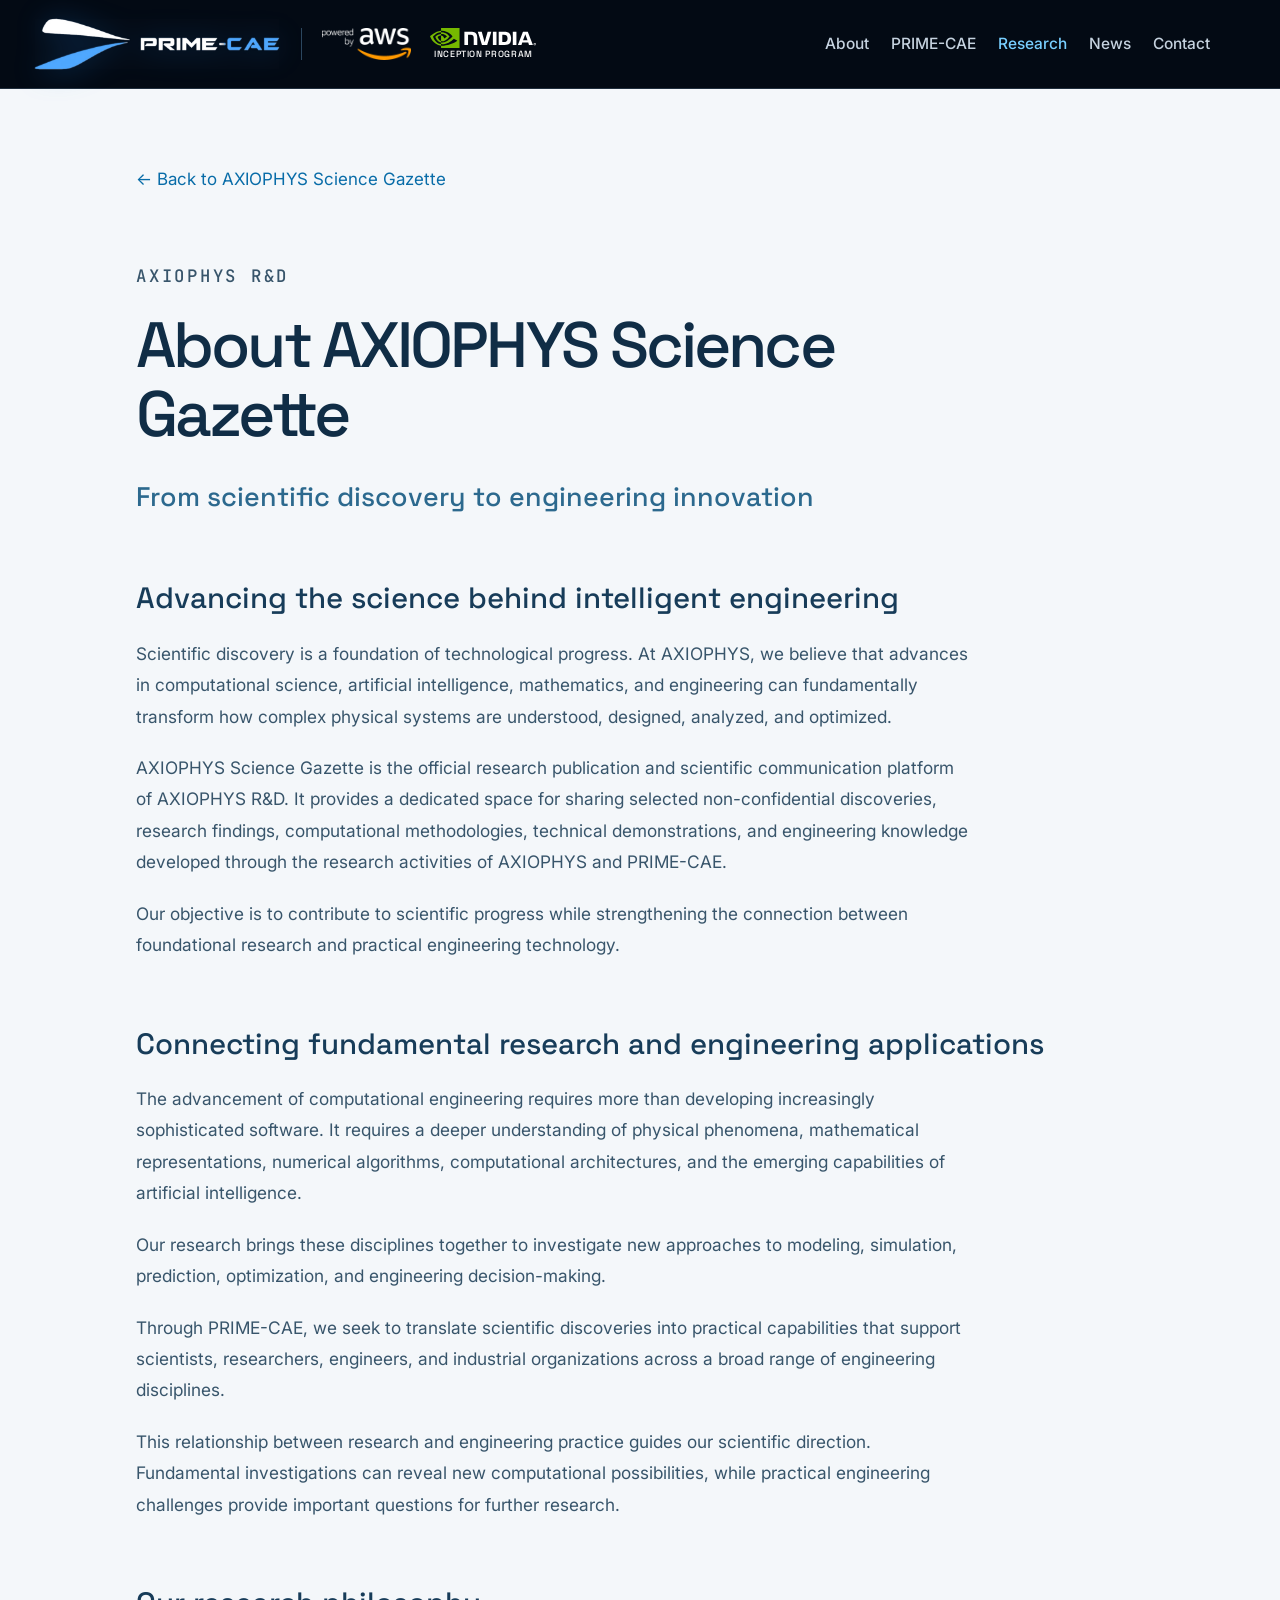
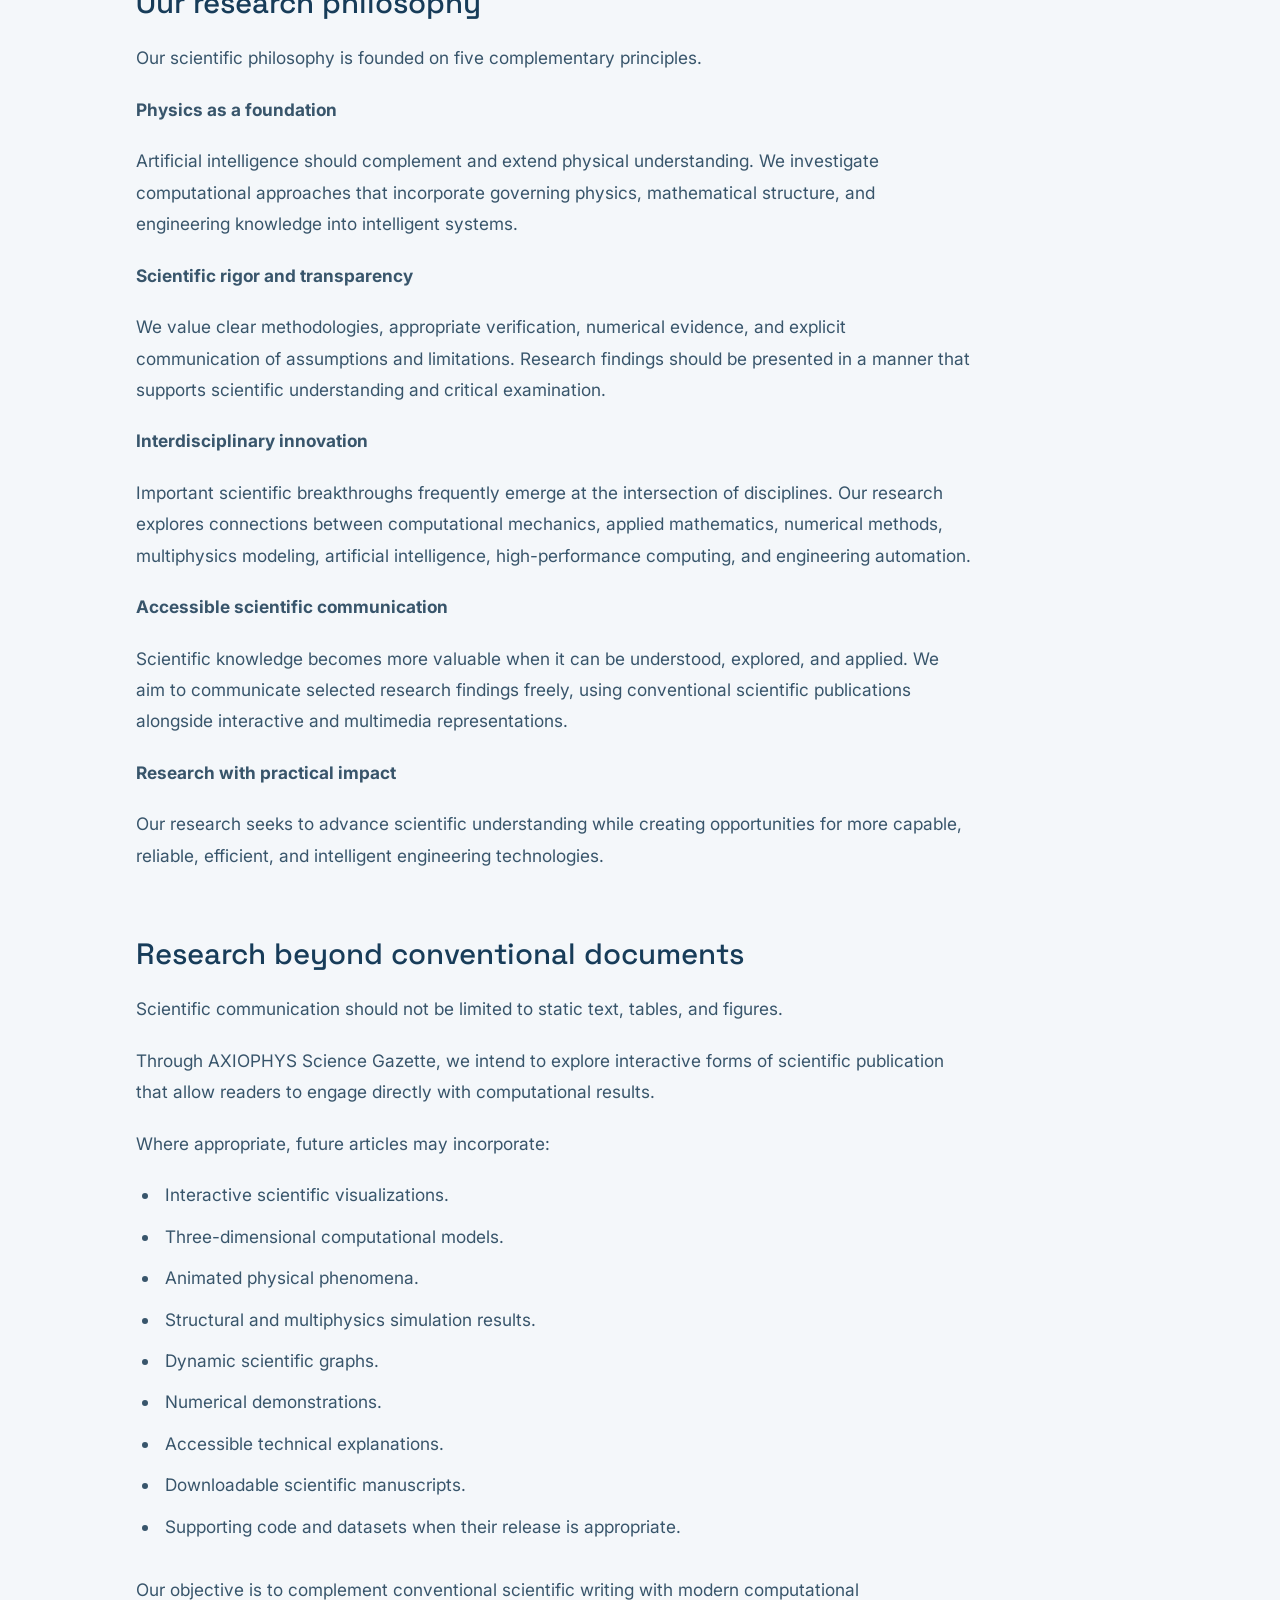
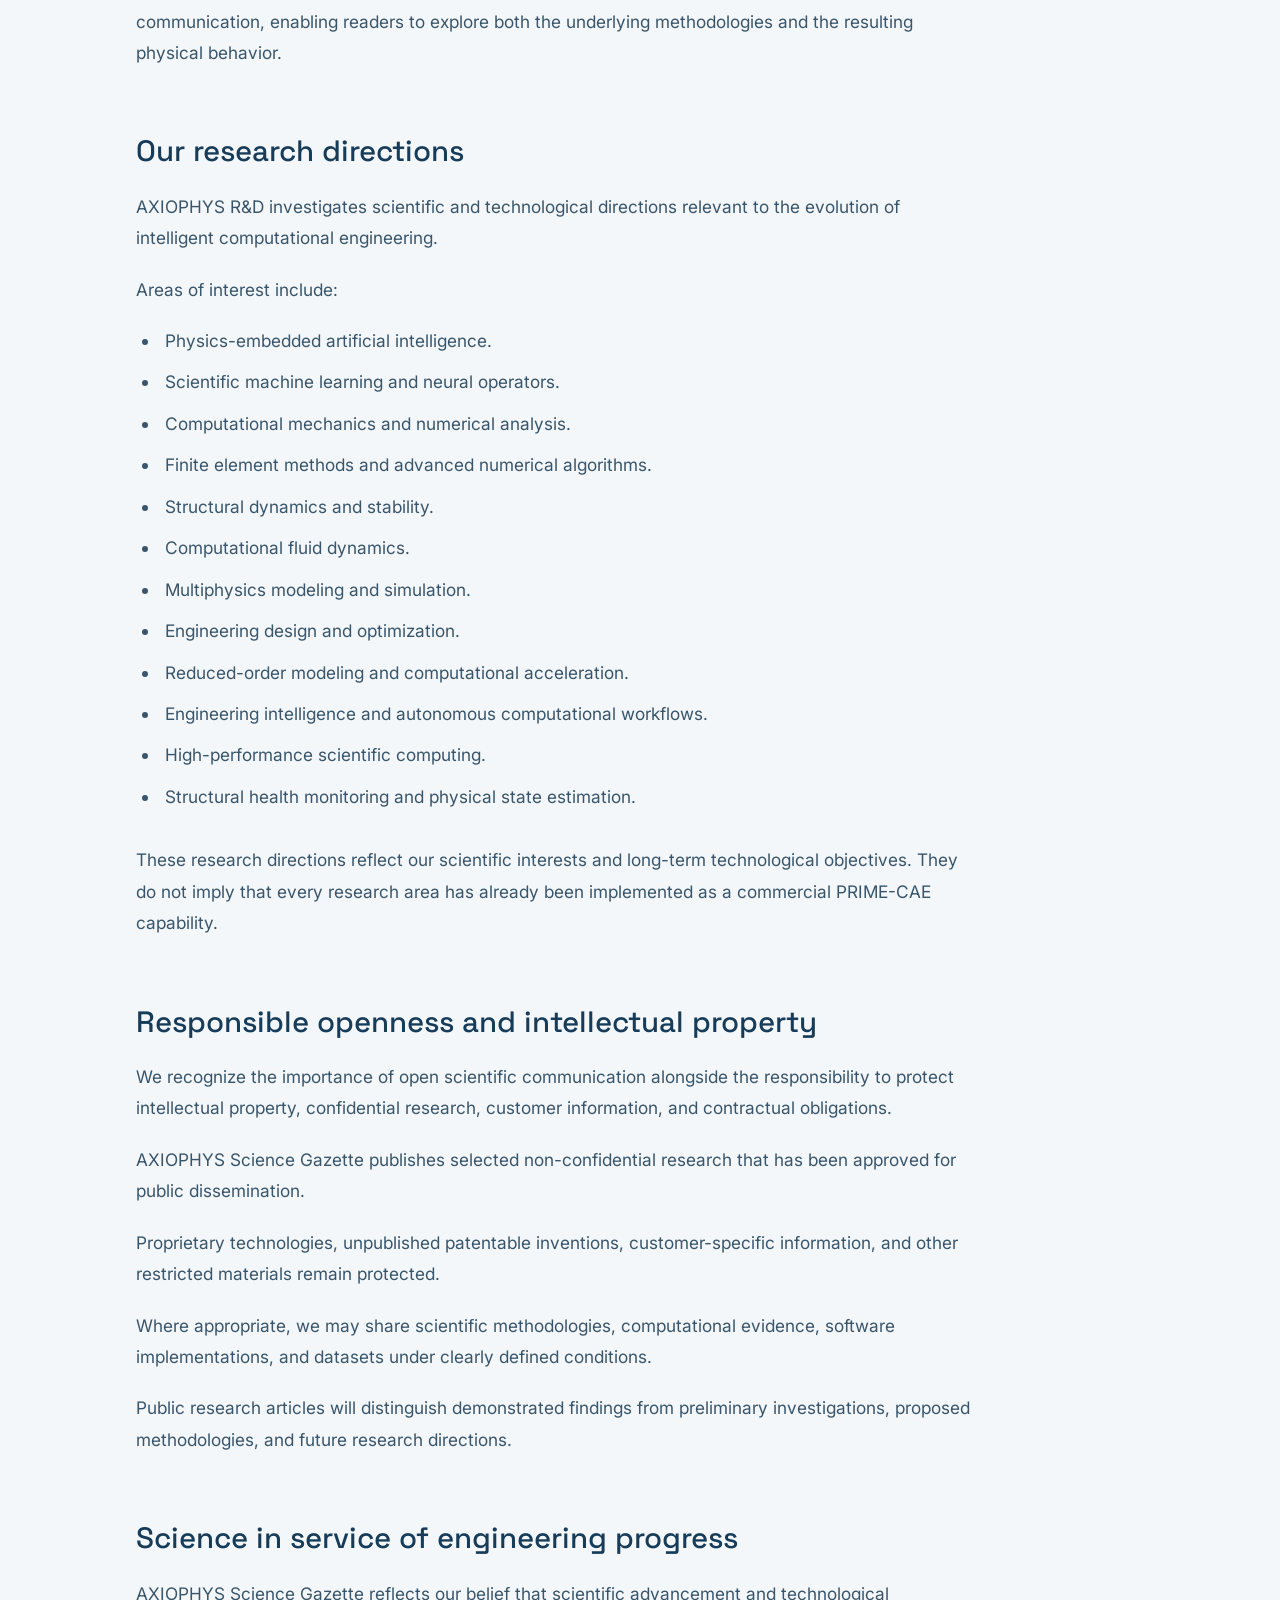
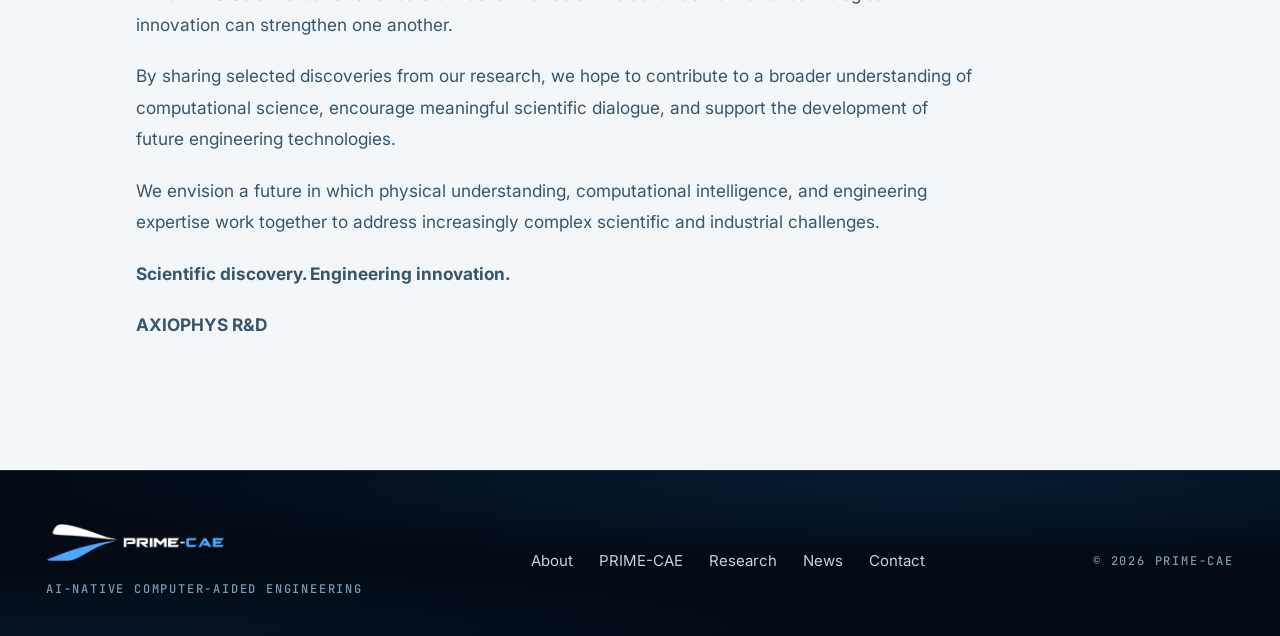
==== about-science-gazette.html @ 03bb3a08 "Tighten mobile Gazette hero and soften playback control" ====
<!doctype html><html lang="en"><head><meta charset="utf-8"><meta name="viewport" content="width=device-width,initial-scale=1"><title>About AXIOPHYS Science Gazette | AXIOPHYS R&amp;D</title><meta name="description" content="The research philosophy behind AXIOPHYS Science Gazette and its connection between scientific discovery and engineering innovation."><link rel="canonical" href="https://www.prime-cae.com/about-science-gazette.html"><meta name="theme-color" content="#030a14"><meta property="og:title" content="About AXIOPHYS Science Gazette | AXIOPHYS R&amp;D"><meta property="og:description" content="The research philosophy behind AXIOPHYS Science Gazette and its connection between scientific discovery and engineering innovation."><meta property="og:url" content="https://www.prime-cae.com/about-science-gazette.html"><meta property="og:type" content="website"><meta property="og:image" content="https://www.prime-cae.com/media/gazette/science-gazette-poster.jpg"><link href="https://fonts.googleapis.com/css2?family=Space+Grotesk:wght@400;500;600&family=Inter:wght@400;500;600&family=JetBrains+Mono:wght@400;500&display=swap" rel="stylesheet"><link rel="stylesheet" href="css/tokens.css"><link rel="stylesheet" href="css/base.css"><link rel="stylesheet" href="css/layout.css"><link rel="stylesheet" href="css/components.css"><link rel="stylesheet" href="css/hero.css"><link rel="stylesheet" href="css/sections.css"><link rel="stylesheet" href="css/mobile.css"><link rel="stylesheet" href="css/research.css?v=2"></head><body class="gazette-page"><header class="nav" id="nav" data-env="navy">
  <div class="progress" aria-hidden="true"><i id="progressBar"></i></div>
  <div class="shell nav__in">
    <a class="nav__brand" href="#top" aria-label="PRIME-CAE home">
      <img class="nav__logo" src="assets/prime-cae-lockup.png" alt="PRIME-CAE" width="285" height="62">
      <span class="nav__sub">AI-Native<br>Computer-Aided Engineering</span>
    </a>
    <div class="nav__partners">
      <div class="nav__partner-logos">
        <img class="nav__aws" src="assets/powered-by-aws.png" alt="Powered by AWS" width="200" height="72" decoding="async">
        <div class="nav__inception">
          <img src="assets/nvidia-wordmark-white.svg" alt="NVIDIA" width="164" height="30">
          <span>Inception Program</span>
        </div>
      </div>
    </div>

    <nav class="nav__links" id="navLinks" aria-label="Primary">
      <a class="nav__a" href="index.html#about">About</a>
      <a class="nav__a" href="index.html#layer">PRIME-CAE</a>
      <a class="nav__a" href="research.html" aria-current="page">Research</a>
      <a class="nav__a" href="news.html">News</a>
      <a class="nav__a" href="index.html#access">Contact</a>
      <span class="nav__ind" id="navInd" aria-hidden="true"></span>
    </nav>

    <div class="nav__act">
      <button class="nav__icon nav__burger" id="burger" type="button" aria-label="Open menu" aria-expanded="false" aria-controls="menu">
        <svg width="16" height="16" viewBox="0 0 24 24" fill="none" stroke="currentColor" stroke-width="1.7" stroke-linecap="round" aria-hidden="true">
          <path d="M3 7h18M3 12h18M3 17h18"/></svg>
      </button>
    </div>
  </div>
</header>
<div class="menu" id="menu" data-env="navy">
  <a href="index.html#about">About</a>
  <a href="index.html#layer">PRIME-CAE</a>
  <a href="research.html" aria-current="page">Research</a>
  <a href="news.html">News</a>
  <a href="index.html#access">Contact</a>
</div><main id="top"><article class="gazette-article shell"><a class="gazette-back" href="research.html#about-gazette">← Back to AXIOPHYS Science Gazette</a><p class="gazette-eyebrow">AXIOPHYS R&amp;D</p><h1>About AXIOPHYS Science Gazette</h1><h2>From scientific discovery to engineering innovation</h2>
<h3>Advancing the science behind intelligent engineering</h3>
<p>Scientific discovery is a foundation of technological progress. At AXIOPHYS, we believe that advances in computational science, artificial intelligence, mathematics, and engineering can fundamentally transform how complex physical systems are understood, designed, analyzed, and optimized.</p>
<p>AXIOPHYS Science Gazette is the official research publication and scientific communication platform of AXIOPHYS R&amp;D. It provides a dedicated space for sharing selected non-confidential discoveries, research findings, computational methodologies, technical demonstrations, and engineering knowledge developed through the research activities of AXIOPHYS and PRIME-CAE.</p>
<p>Our objective is to contribute to scientific progress while strengthening the connection between foundational research and practical engineering technology.</p>
<h3>Connecting fundamental research and engineering applications</h3>
<p>The advancement of computational engineering requires more than developing increasingly sophisticated software. It requires a deeper understanding of physical phenomena, mathematical representations, numerical algorithms, computational architectures, and the emerging capabilities of artificial intelligence.</p>
<p>Our research brings these disciplines together to investigate new approaches to modeling, simulation, prediction, optimization, and engineering decision-making.</p>
<p>Through PRIME-CAE, we seek to translate scientific discoveries into practical capabilities that support scientists, researchers, engineers, and industrial organizations across a broad range of engineering disciplines.</p>
<p>This relationship between research and engineering practice guides our scientific direction. Fundamental investigations can reveal new computational possibilities, while practical engineering challenges provide important questions for further research.</p>
<h3>Our research philosophy</h3>
<p>Our scientific philosophy is founded on five complementary principles.</p>
<p><strong>Physics as a foundation</strong></p>
<p>Artificial intelligence should complement and extend physical understanding. We investigate computational approaches that incorporate governing physics, mathematical structure, and engineering knowledge into intelligent systems.</p>
<p><strong>Scientific rigor and transparency</strong></p>
<p>We value clear methodologies, appropriate verification, numerical evidence, and explicit communication of assumptions and limitations. Research findings should be presented in a manner that supports scientific understanding and critical examination.</p>
<p><strong>Interdisciplinary innovation</strong></p>
<p>Important scientific breakthroughs frequently emerge at the intersection of disciplines. Our research explores connections between computational mechanics, applied mathematics, numerical methods, multiphysics modeling, artificial intelligence, high-performance computing, and engineering automation.</p>
<p><strong>Accessible scientific communication</strong></p>
<p>Scientific knowledge becomes more valuable when it can be understood, explored, and applied. We aim to communicate selected research findings freely, using conventional scientific publications alongside interactive and multimedia representations.</p>
<p><strong>Research with practical impact</strong></p>
<p>Our research seeks to advance scientific understanding while creating opportunities for more capable, reliable, efficient, and intelligent engineering technologies.</p>
<h3>Research beyond conventional documents</h3>
<p>Scientific communication should not be limited to static text, tables, and figures.</p>
<p>Through AXIOPHYS Science Gazette, we intend to explore interactive forms of scientific publication that allow readers to engage directly with computational results.</p>
<p>Where appropriate, future articles may incorporate:</p>
<ul>
<li>Interactive scientific visualizations.</li>
<li>Three-dimensional computational models.</li>
<li>Animated physical phenomena.</li>
<li>Structural and multiphysics simulation results.</li>
<li>Dynamic scientific graphs.</li>
<li>Numerical demonstrations.</li>
<li>Accessible technical explanations.</li>
<li>Downloadable scientific manuscripts.</li>
<li>Supporting code and datasets when their release is appropriate.</li>
</ul>
<p>Our objective is to complement conventional scientific writing with modern computational communication, enabling readers to explore both the underlying methodologies and the resulting physical behavior.</p>
<h3>Our research directions</h3>
<p>AXIOPHYS R&amp;D investigates scientific and technological directions relevant to the evolution of intelligent computational engineering.</p>
<p>Areas of interest include:</p>
<ul>
<li>Physics-embedded artificial intelligence.</li>
<li>Scientific machine learning and neural operators.</li>
<li>Computational mechanics and numerical analysis.</li>
<li>Finite element methods and advanced numerical algorithms.</li>
<li>Structural dynamics and stability.</li>
<li>Computational fluid dynamics.</li>
<li>Multiphysics modeling and simulation.</li>
<li>Engineering design and optimization.</li>
<li>Reduced-order modeling and computational acceleration.</li>
<li>Engineering intelligence and autonomous computational workflows.</li>
<li>High-performance scientific computing.</li>
<li>Structural health monitoring and physical state estimation.</li>
</ul>
<p>These research directions reflect our scientific interests and long-term technological objectives. They do not imply that every research area has already been implemented as a commercial PRIME-CAE capability.</p>
<h3>Responsible openness and intellectual property</h3>
<p>We recognize the importance of open scientific communication alongside the responsibility to protect intellectual property, confidential research, customer information, and contractual obligations.</p>
<p>AXIOPHYS Science Gazette publishes selected non-confidential research that has been approved for public dissemination.</p>
<p>Proprietary technologies, unpublished patentable inventions, customer-specific information, and other restricted materials remain protected.</p>
<p>Where appropriate, we may share scientific methodologies, computational evidence, software implementations, and datasets under clearly defined conditions.</p>
<p>Public research articles will distinguish demonstrated findings from preliminary investigations, proposed methodologies, and future research directions.</p>
<h3>Science in service of engineering progress</h3>
<p>AXIOPHYS Science Gazette reflects our belief that scientific advancement and technological innovation can strengthen one another.</p>
<p>By sharing selected discoveries from our research, we hope to contribute to a broader understanding of computational science, encourage meaningful scientific dialogue, and support the development of future engineering technologies.</p>
<p>We envision a future in which physical understanding, computational intelligence, and engineering expertise work together to address increasingly complex scientific and industrial challenges.</p>
<p><strong>Scientific discovery. Engineering innovation.</strong></p>
<p><strong>AXIOPHYS R&amp;D</strong></p></article></main><footer class="foot env" id="company" data-env="navy">
  <div class="shell foot__in">
    <div>
      <img class="foot__logo" src="assets/prime-cae-lockup.png" alt="PRIME-CAE" width="285" height="62">
      <p class="t-micro" style="margin-top:var(--s-4)">AI-Native Computer-Aided Engineering</p>
    </div>
    <nav class="foot__links" aria-label="Footer"><a href="index.html#about">About</a> <a href="index.html#layer">PRIME-CAE</a> <a href="research.html">Research</a> <a href="news.html">News</a> <a href="index.html#access">Contact</a></nav>
    <span class="t-micro">© <span id="year">2026</span> PRIME-CAE</span>
  </div>
</footer><script type="module" src="js/site-page.js"></script></body></html>
---- css/tokens.css ----
/* ============================================================================
   PRIME-CAE · design tokens
   ----------------------------------------------------------------------------
   Two layers:
     1. a fixed palette and type/space scale (:root)
     2. four ENVIRONMENTS — navy, sky, ice, white — each of which republishes a
        complete --env-* contract. Components never name a colour directly; they
        inherit the environment they happen to sit in, so a panel, a chart axis
        and a caption all re-tune themselves when the background changes.
   ========================================================================== */
:root{
  /* ---------------------------------------------------------- palette --- */
  --navy-990:#020710;
  --navy-950:#030A14;
  --navy-900:#061120;
  --navy-850:#08182A;
  --navy-800:#0A2037;
  --navy-700:#0E2C48;
  --navy-600:#134064;

  --sky-800:#0C63A8;
  --sky-700:#1E7FC4;
  --sky-600:#3AA0E4;
  --sky-500:#57B9F5;
  --sky-400:#76CAFA;
  --sky-300:#A4DCFA;
  --sky-200:#C4E8FC;
  --sky-100:#D4F0FF;

  --ice-200:#DDEBF5;
  --ice-100:#EAF5FC;
  --ice-50:#F0F6FA;
  --paper:#F7FAFD;
  --white:#FFFFFF;

  --prime-blue:#087FE8;         /* active engineering state              */
  --prime-lift:#4AA9FF;         /* the same, lifted for dark grounds     */
  --prime-cyan:#22C9D4;         /* AI / learned response / data transfer */
  --prime-navy:#0F204B;         /* brand navy from the lockup            */

  /* status — only ever used for engineering state ---------------------- */
  --pass-l:#12885F;  --warn-l:#A9710A;  --fail-l:#C4342F;
  --pass-d:#35D39A;  --warn-d:#E8B23A;  --fail-d:#F0605A;

  /* field ramp — identical in every environment, because it carries data */
  --f0:#0B245C; --f1:#1464CD; --f2:#29C8E0; --f3:#7EE2A8; --f4:#F0B429; --f5:#FF5454;

  /* ------------------------------------------------- text ink families - */
  --tod-1:#F5F9FF;  --tod-2:#C5D2DF;  --tod-3:#91A5B9;  --tod-4:#8298AD;
  --tol-1:#07182B;  --tol-2:#29445F;  --tol-3:#58718A;  --tol-4:#6E8398;

  /* ------------------------------------------------------------- type -- */
  --font-sans:"Space Grotesk","Inter",-apple-system,BlinkMacSystemFont,"Segoe UI",sans-serif;
  --font-text:"Inter",-apple-system,BlinkMacSystemFont,"Segoe UI",Helvetica,Arial,sans-serif;
  --font-mono:"JetBrains Mono",ui-monospace,"SF Mono",Menlo,Consolas,monospace;

  --fs-micro:0.75rem;                            /* 12 · tertiary marks   */
  --fs-meta:0.8125rem;                           /* 13 · instrumentation  */
  --fs-small:0.9375rem;                          /* 15 · technical copy   */
  --fs-body:1.0625rem;                           /* 17 · body             */
  --fs-lede:clamp(1.09rem,.62vw + .92rem,1.25rem);
  --fs-nav:0.9688rem;                            /* 15.5                  */
  --fs-eyebrow:0.8125rem;
  --fs-h3:min(clamp(1.5rem,.9vw + 1.24rem,1.875rem),3.4vh);
  --fs-d2:min(clamp(1.75rem,1.6vw + 1.24rem,2.5rem),4.2vh);
  /* the display sizes are capped against the viewport's height as well as its
     width: a wide, short laptop must not be handed a 68px heading it has no
     room for. min() keeps it continuous — no breakpoint jump. */
  --fs-h2:min(clamp(2.625rem,3.1vw + 1.6rem,4.25rem),5.6vh);
  --fs-hero:min(clamp(3rem,5.1vw + 1.1rem,6rem),9.4vh);
  --fs-value:clamp(1.25rem,1.1vw + .9rem,1.875rem);   /* engineering values */
  --fs-value-lg:clamp(1.75rem,2vw + 1rem,2.75rem);

  --lh-tight:1.04;
  --lh-title:1.14;
  --lh-body:1.62;
  --lh-copy:1.68;

  /* ------------------------------------------------------------ space -- */
  --s-1:4px;  --s-2:8px;   --s-3:12px;  --s-4:18px;  --s-5:26px;
  --s-6:36px; --s-7:52px;  --s-8:72px;  --s-9:104px; --s-10:140px;
  --gutter:clamp(22px,3.6vw,72px);
  --measure:1320px;
  /* Vertical space is spent out of the viewport's height, so it is measured in
     it. On a 2560x1440 screen this is ~122px; on a 1990x900 laptop ~86px; on a
     1280x720 laptop ~63px — the page keeps its proportions instead of its
     pixel values. */
  --section-y:clamp(40px,3.2vh + 1.6vw,112px);
  --section-y-tight:clamp(32px,2.4vh + 1.2vw,84px);
  --nav-h:88px;

  /* ------------------------------------------------------- line weight - */
  --lw-hair:1px;
  --lw-1:1.25px;
  --lw-2:1.5px;
  --lw-3:2px;
  --lw-chart:2.5px;

  /* ----------------------------------------------------------- radius -- */
  --r-1:5px; --r-2:8px; --r-3:12px; --r-4:16px;

  /* ----------------------------------------------------------- motion -- */
  --ease-fast:cubic-bezier(.3,0,.2,1);
  --ease-standard:cubic-bezier(.22,.61,.36,1);
  --ease-large:cubic-bezier(.16,1,.3,1);
  --t-fast:150ms;
  --t-normal:280ms;
  --t-large:560ms;
  --t-reveal:700ms;

  --z-nav:70; --z-modal:90; --z-hero-ui:40;
}

@media (min-width:1700px){ :root{ --measure:1520px } }
@media (min-width:1900px){ :root{ --measure:1680px } }

/* ==========================================================================
   ENVIRONMENT · NAVY — computation, physics, model state, authority
   ========================================================================== */
[data-env="navy"]{
  --env-mode:dark;
  --env-bg:var(--navy-950);
  --env-bg-far:var(--navy-990);
  --env-wash:radial-gradient(115% 78% at 72% 8%,rgba(20,84,150,.22),transparent 62%),
             radial-gradient(85% 60% at 8% 96%,rgba(12,52,96,.20),transparent 66%);
  --env-surface:rgba(160,205,245,.055);
  --env-surface-2:rgba(160,205,245,.10);
  --env-panel:linear-gradient(152deg,rgba(15,30,49,.96),rgba(5,13,23,.985));
  --env-panel-solid:#08131F;
  --env-inset:rgba(2,7,14,.55);

  --env-text:var(--tod-1);
  --env-text-2:var(--tod-2);
  --env-text-3:var(--tod-3);
  --env-text-4:var(--tod-4);

  --env-line:rgba(151,190,222,.20);
  --env-line-strong:rgba(126,190,238,.34);
  --env-line-active:rgba(74,169,255,.72);
  --env-grid:rgba(126,182,236,.085);
  --env-grid-major:rgba(126,182,236,.17);

  --env-accent:var(--prime-lift);
  --env-accent-2:var(--prime-cyan);
  --env-accent-wash:rgba(74,169,255,.16);
  --env-accent-edge:rgba(74,169,255,.42);

  --env-btn-bg:linear-gradient(180deg,#5FB2FF,#1D7FE4);
  --env-btn-fg:#031425;
  --env-btn-glow:0 14px 40px -14px rgba(30,127,228,.75);

  --env-pass:var(--pass-d); --env-warn:var(--warn-d); --env-fail:var(--fail-d);
  --env-shadow:0 34px 76px -36px rgba(0,0,0,.96);
  --env-logo-opacity:1;
}

/* ==========================================================================
   ENVIRONMENT · SKY — flow, atmosphere, propagation, expansion
   ========================================================================== */
[data-env="sky"]{
  --env-mode:light;
  --env-bg:var(--sky-300);
  --env-bg-far:var(--sky-200);
  --env-wash:linear-gradient(180deg,rgba(87,185,245,.55),rgba(212,240,255,.9)),
             radial-gradient(90% 70% at 76% 6%,rgba(255,255,255,.62),transparent 60%);
  --env-surface:rgba(255,255,255,.52);
  --env-surface-2:rgba(255,255,255,.78);
  --env-panel:linear-gradient(160deg,rgba(255,255,255,.90),rgba(240,250,255,.82));
  --env-panel-solid:#EFF9FF;
  --env-inset:rgba(6,22,42,.06);

  --env-text:#06162A;
  --env-text-2:#173451;
  --env-text-3:#365774;
  --env-text-4:#4C6B87;

  --env-line:rgba(5,31,57,.22);
  --env-line-strong:rgba(5,31,57,.36);
  --env-line-active:var(--sky-800);
  --env-grid:rgba(5,31,57,.10);
  --env-grid-major:rgba(5,31,57,.19);

  --env-accent:var(--sky-800);
  --env-accent-2:#0A5C93;
  --env-accent-wash:rgba(8,99,168,.13);
  --env-accent-edge:rgba(8,99,168,.40);

  --env-btn-bg:linear-gradient(180deg,#0F2E52,#06162A);
  --env-btn-fg:#EAF4FF;
  --env-btn-glow:0 14px 36px -16px rgba(6,22,42,.6);

  --env-pass:var(--pass-l); --env-warn:var(--warn-l); --env-fail:var(--fail-l);
  --env-shadow:0 30px 64px -34px rgba(9,46,82,.42);
  --env-logo-opacity:1;
}

/* ==========================================================================
   ENVIRONMENT · ICE — analysis, comparison, readable data work
   ========================================================================== */
[data-env="ice"]{
  --env-mode:light;
  --env-bg:var(--ice-50);
  --env-bg-far:var(--ice-100);
  --env-wash:radial-gradient(110% 74% at 78% 4%,rgba(150,205,245,.30),transparent 64%),
             radial-gradient(80% 60% at 4% 98%,rgba(180,220,250,.26),transparent 66%);
  --env-surface:rgba(255,255,255,.72);
  --env-surface-2:#FFFFFF;
  --env-panel:linear-gradient(160deg,rgba(255,255,255,.96),rgba(246,251,254,.92));
  --env-panel-solid:#FFFFFF;
  --env-inset:rgba(9,43,74,.05);

  --env-text:var(--tol-1);
  --env-text-2:var(--tol-2);
  --env-text-3:var(--tol-3);
  --env-text-4:var(--tol-4);

  --env-line:rgba(9,43,74,.16);
  --env-line-strong:rgba(9,58,100,.30);
  --env-line-active:rgba(4,111,210,.78);
  --env-grid:rgba(9,43,74,.085);
  --env-grid-major:rgba(9,43,74,.16);

  --env-accent:var(--prime-blue);
  --env-accent-2:#0A6FA8;
  --env-accent-wash:rgba(8,127,232,.10);
  --env-accent-edge:rgba(8,127,232,.36);

  --env-btn-bg:linear-gradient(180deg,#0B2846,#061424);
  --env-btn-fg:#EAF4FF;
  --env-btn-glow:0 14px 34px -16px rgba(9,43,74,.45);

  --env-pass:var(--pass-l); --env-warn:var(--warn-l); --env-fail:var(--fail-l);
  --env-shadow:0 26px 60px -34px rgba(9,43,74,.34);
  --env-logo-opacity:1;
}

/* ==========================================================================
   ENVIRONMENT · WHITE — clarity, explanation, product storytelling
   ========================================================================== */
[data-env="white"]{
  --env-mode:light;
  --env-bg:var(--white);
  --env-bg-far:var(--paper);
  --env-wash:radial-gradient(120% 68% at 50% -8%,rgba(160,210,248,.24),transparent 58%);
  --env-surface:rgba(247,250,253,.9);
  --env-surface-2:#FFFFFF;
  --env-panel:linear-gradient(160deg,#FFFFFF,#F6FAFD);
  --env-panel-solid:#FFFFFF;
  --env-inset:rgba(9,43,74,.045);

  --env-text:var(--tol-1);
  --env-text-2:var(--tol-2);
  --env-text-3:var(--tol-3);
  --env-text-4:var(--tol-4);

  --env-line:rgba(13,55,91,.15);
  --env-line-strong:rgba(13,55,91,.28);
  --env-line-active:rgba(4,111,210,.78);
  --env-grid:rgba(13,55,91,.075);
  --env-grid-major:rgba(13,55,91,.15);

  --env-accent:var(--prime-blue);
  --env-accent-2:#0A6FA8;
  --env-accent-wash:rgba(8,127,232,.09);
  --env-accent-edge:rgba(8,127,232,.34);

  --env-btn-bg:linear-gradient(180deg,#0B2846,#061424);
  --env-btn-fg:#EAF4FF;
  --env-btn-glow:0 14px 34px -16px rgba(9,43,74,.4);

  --env-pass:var(--pass-l); --env-warn:var(--warn-l); --env-fail:var(--fail-l);
  --env-shadow:0 24px 56px -34px rgba(9,43,74,.30);
  --env-logo-opacity:1;
}

/* An environment paints its own ground and coordinates every dependent
   property in one transition, so a theme change never flashes. */
.env{
  position:relative;isolation:isolate;
  background-color:var(--env-bg);
  color:var(--env-text);
  transition:background-color var(--t-large) var(--ease-standard),
             color var(--t-large) var(--ease-standard);
}
/* z-index:-1 inside an isolated stacking context, so the wash sits behind the
   section's own content without disturbing any child's positioning */
.env::before{
  content:"";position:absolute;inset:0;pointer-events:none;z-index:-1;
  background:var(--env-wash);
}
---- css/base.css ----
/* ============================================================================
   PRIME-CAE · reset and typography
   Every colour here resolves through the environment contract, so a heading
   never has to know which background it landed on.
   ========================================================================== */
*,*::before,*::after{box-sizing:border-box}
html{-webkit-text-size-adjust:100%;background:var(--navy-950);scroll-behavior:smooth}
body{
  margin:0;
  background:var(--navy-950);
  color:var(--tod-1);
  font-family:var(--font-text);
  font-size:var(--fs-body);
  line-height:var(--lh-body);
  -webkit-font-smoothing:antialiased;-moz-osx-font-smoothing:grayscale;
  font-feature-settings:"ss01","cv02","cv03";
  overflow-x:hidden;
}
img,video,canvas,svg{display:block;max-width:100%}
button,input,select,textarea{font:inherit;color:inherit}
button{background:none;border:0;cursor:pointer;padding:0}
a{color:inherit;text-decoration:none}
ul,ol{margin:0;padding:0;list-style:none}
h1,h2,h3,h4,h5,p,figure{margin:0}
fieldset{border:0;margin:0;padding:0}
::selection{background:rgba(74,169,255,.28);color:#fff}

:focus{outline:none}
:focus-visible{
  outline:var(--lw-3) solid var(--env-line-active,var(--prime-lift));
  outline-offset:3px;border-radius:var(--r-1);
}

::-webkit-scrollbar{width:12px;height:12px}
::-webkit-scrollbar-track{background:var(--navy-990)}
::-webkit-scrollbar-thumb{background:#16273c;border-radius:20px;border:3px solid var(--navy-990)}
::-webkit-scrollbar-thumb:hover{background:#22394f}

/* ------------------------------------------------------------------ type - */
.t-hero{font-family:var(--font-sans);font-weight:500;font-size:var(--fs-hero);
  line-height:var(--lh-tight);letter-spacing:-.036em;color:var(--env-text)}
.t-h2{font-family:var(--font-sans);font-weight:500;font-size:var(--fs-h2);
  line-height:var(--lh-title);letter-spacing:-.03em;color:var(--env-text)}
.t-d2{font-family:var(--font-sans);font-weight:500;font-size:var(--fs-d2);
  line-height:1.12;letter-spacing:-.026em;color:var(--env-text)}
.t-h3{font-family:var(--font-sans);font-weight:500;font-size:var(--fs-h3);
  line-height:1.2;letter-spacing:-.018em;color:var(--env-text)}
.t-lede{font-size:var(--fs-lede);line-height:var(--lh-copy);color:var(--env-text-2);max-width:58ch}
.t-body{font-size:var(--fs-body);line-height:var(--lh-copy);color:var(--env-text-2);max-width:66ch}
.t-small{font-size:var(--fs-small);line-height:1.6;color:var(--env-text-2);max-width:70ch}
.t-mono{font-family:var(--font-mono);font-variant-ligatures:none}

/* instrumentation: compact, never faint */
.t-meta{font-family:var(--font-mono);font-size:var(--fs-meta);font-weight:500;
  letter-spacing:.16em;text-transform:uppercase;color:var(--env-text-3)}
.t-micro{font-family:var(--font-mono);font-size:var(--fs-micro);font-weight:500;
  letter-spacing:.15em;text-transform:uppercase;color:var(--env-text-4)}

/* engineering results are part of the design, not a footnote */
.t-value{font-family:var(--font-sans);font-weight:500;font-size:var(--fs-value);
  line-height:1;letter-spacing:-.02em;font-variant-numeric:tabular-nums;color:var(--env-text)}
.t-value-lg{font-family:var(--font-sans);font-weight:500;font-size:var(--fs-value-lg);
  line-height:1;letter-spacing:-.028em;font-variant-numeric:tabular-nums;color:var(--env-text)}

.ink-2{color:var(--env-text-2)} .ink-3{color:var(--env-text-3)} .ink-4{color:var(--env-text-4)}
.accent{color:var(--env-accent)}
.nowrap{white-space:nowrap}

/* Emphasis inside a heading. On dark it lifts to PRIME-CAE blue; on light it
   stays navy, which reads as more authoritative than a gradient would. */
.grad{color:var(--env-accent)}
[data-env="navy"] .grad{
  background:linear-gradient(96deg,#FFFFFF 2%,#CFE4FB 38%,var(--prime-lift) 96%);
  -webkit-background-clip:text;background-clip:text;color:transparent;
}
[data-env="ice"] .grad,[data-env="white"] .grad{color:var(--prime-blue)}
[data-env="sky"] .grad{color:#06162A;opacity:.62}

.sr-only{position:absolute;width:1px;height:1px;padding:0;margin:-1px;overflow:hidden;
  clip:rect(0 0 0 0);white-space:nowrap;border:0}

@media (prefers-reduced-motion:reduce){
  html{scroll-behavior:auto}
  *,*::before,*::after{animation-duration:.01ms!important;animation-iteration-count:1!important;
    transition-duration:.01ms!important}
}
---- css/layout.css ----
/* ============================================================================
   PRIME-CAE · layout — measure, the 12-column field, section chrome, seams
   ========================================================================== */
.shell{width:100%;max-width:var(--measure);margin-inline:auto;padding-inline:var(--gutter)}

/* a wide shell for the engineering viewports; copy never uses it */
.shell--wide{max-width:min(96vw,1840px)}

.section{position:relative;padding-block:var(--section-y);scroll-margin-top:var(--nav-h)}
.section--tight{padding-block:var(--section-y-tight)}

/* ---------------------------------------------------------------- field - */
.field{display:grid;grid-template-columns:repeat(12,minmax(0,1fr));
  gap:var(--s-5) var(--s-6)}
.c-1,.c-4,.c-5,.c-6,.c-7,.c-8,.c-9,
.c-l5,.c-l6,.c-l7,.c-r5,.c-r6,.c-r7,.c-in10{grid-column:1/-1}
/* Below the breakpoint every child already spans the full field, so the twelve
   tracks buy nothing — and their eleven 36px gaps add up to more than a phone
   is wide, which collapses every track to 0 and pushes the row past the
   viewport. One column at narrow widths, and the arithmetic cannot happen. */
@media (max-width:899px){
  .field{grid-template-columns:minmax(0,1fr)}
}
@media (min-width:900px){
  .c-4{grid-column:span 4}.c-5{grid-column:span 5}.c-6{grid-column:span 6}
  .c-7{grid-column:span 7}.c-8{grid-column:span 8}.c-9{grid-column:span 9}
  .c-l7{grid-column:1/8}.c-r5{grid-column:8/-1}
  .c-l5{grid-column:1/6}.c-r7{grid-column:6/-1}
  .c-l6{grid-column:1/7}.c-r6{grid-column:7/-1}
  .c-in10{grid-column:2/12}
}

/* --------------------------------------------------------- section head - */
.sec-head{display:grid;gap:clamp(16px,2.2vh,var(--s-5))}
.sec-mark{display:flex;align-items:center;gap:var(--s-4);
  padding-bottom:var(--s-3);border-bottom:var(--lw-1) solid var(--env-line)}
.sec-mark__n{font-family:var(--font-mono);font-size:var(--fs-meta);font-weight:500;
  letter-spacing:.12em;color:var(--env-accent)}
.sec-mark__t{font-family:var(--font-mono);font-size:var(--fs-eyebrow);font-weight:500;
  letter-spacing:.18em;text-transform:uppercase;color:var(--env-text-3)}
.sec-mark__r{flex:1;height:var(--lw-1);
  background:linear-gradient(90deg,var(--env-line-strong),transparent)}
.sec-title{max-width:19ch}
.sec-intro{max-width:54ch}

/* ------------------------------------------------------------- seams ---- */
/* An environment change is a horizon, not a cut. Each seam blends the two
   grounds it sits between and carries a single instrument line. */
/* The seam is the environment change, not a gap. It needs enough height for
   the gradient to read as a transition and not one pixel more. */
.seam{position:relative;height:clamp(24px,2.6vh + 1vw,72px);overflow:hidden}
.seam::after{content:"";position:absolute;left:var(--gutter);right:var(--gutter);
  top:50%;height:var(--lw-hair);opacity:.5;
  background:linear-gradient(90deg,transparent,var(--seam-line,rgba(126,182,236,.4)) 18%,
             var(--seam-line,rgba(126,182,236,.4)) 82%,transparent)}
.seam[data-from="navy"][data-to="ice"] {background:linear-gradient(180deg,var(--navy-950),var(--ice-50))}
/* the long atmospheric horizon: computation rises through flow into analysis */
.seam[data-from="navy"][data-to="ice"][data-via="sky"]{
  height:clamp(150px,17vw,300px);
  background:linear-gradient(180deg,var(--navy-950) 0%,var(--navy-700) 22%,
             var(--sky-800) 46%,var(--sky-400) 70%,var(--sky-100) 86%,var(--ice-50) 100%)}
.seam[data-via="sky"]::after{--seam-line:rgba(255,255,255,.5);top:62%}
.seam[data-from="ice"][data-to="navy"] {background:linear-gradient(180deg,var(--ice-50),var(--navy-950))}
.seam[data-from="navy"][data-to="sky"] {background:linear-gradient(180deg,var(--navy-950),var(--navy-700) 34%,var(--sky-700) 78%,var(--sky-300))}
.seam[data-from="sky"][data-to="ice"]  {background:linear-gradient(180deg,var(--sky-300),var(--ice-50))}
.seam[data-from="navy"][data-to="white"]{background:linear-gradient(180deg,var(--navy-950),var(--white))}
.seam[data-from="white"][data-to="ice"] {background:linear-gradient(180deg,var(--white),var(--ice-50))}
.seam[data-from="ice"][data-to="white"] {background:linear-gradient(180deg,var(--ice-50),var(--white))}
.seam[data-from="white"][data-to="navy"]{background:linear-gradient(180deg,var(--white),var(--navy-950))}
.seam[data-from="ice"][data-to="sky"]  {background:linear-gradient(180deg,var(--ice-50),var(--sky-300))}
.seam[data-from="sky"][data-to="navy"] {background:linear-gradient(180deg,var(--sky-300),var(--sky-800) 30%,var(--navy-800) 70%,var(--navy-950))}
.seam[data-to="navy"]{--seam-line:rgba(126,182,236,.34)}
.seam[data-to="ice"],.seam[data-to="white"]{--seam-line:rgba(9,43,74,.22)}
.seam[data-to="sky"]{--seam-line:rgba(5,31,57,.26)}

/* ------------------------------------------------- measurement grids ---- */
/* Grids appear where they mean scale and reference — never behind prose. */
.grid-bg{position:absolute;inset:0;pointer-events:none;z-index:0;
  background-image:
    linear-gradient(var(--env-grid) var(--lw-hair),transparent var(--lw-hair)),
    linear-gradient(90deg,var(--env-grid) var(--lw-hair),transparent var(--lw-hair)),
    linear-gradient(var(--env-grid-major) var(--lw-hair),transparent var(--lw-hair)),
    linear-gradient(90deg,var(--env-grid-major) var(--lw-hair),transparent var(--lw-hair));
  background-size:34px 34px,34px 34px,170px 170px,170px 170px;
  /* the fade has to clear the whole section, or the grid reads as a patch in
     one corner rather than as the ground the figure sits on */
  -webkit-mask-image:radial-gradient(150% 128% at 50% 28%,#000 52%,transparent 96%);
          mask-image:radial-gradient(150% 128% at 50% 28%,#000 52%,transparent 96%)}

.glow{position:absolute;pointer-events:none;border-radius:50%;filter:blur(120px);opacity:.42}
.rule{height:var(--lw-hair);background:linear-gradient(90deg,transparent,
  var(--env-line) 14%,var(--env-line) 86%,transparent)}

.stack-2>*+*{margin-top:var(--s-2)}
.stack-3>*+*{margin-top:var(--s-3)}
.stack-4>*+*{margin-top:var(--s-4)}
.stack-5>*+*{margin-top:var(--s-5)}
.stack-6>*+*{margin-top:var(--s-6)}
.row{display:flex;align-items:center;gap:var(--s-3);flex-wrap:wrap}
.row--between{justify-content:space-between}
---- css/components.css ----
/* ============================================================================
   PRIME-CAE · components
   Nothing here names a colour. Every surface, border and label resolves from
   the environment it is placed in.
   ========================================================================== */

/* ------------------------------------------------------------- buttons -- */
.btn{
  position:relative;display:inline-flex;align-items:center;justify-content:center;gap:10px;
  min-height:50px;padding:0 26px;
  border:var(--lw-2) solid var(--env-line-strong);border-radius:var(--r-2);
  color:var(--env-text);
  font-family:var(--font-sans);font-size:1rem;font-weight:600;letter-spacing:-.004em;
  white-space:nowrap;isolation:isolate;overflow:hidden;
  transition:border-color var(--t-fast) var(--ease-fast),color var(--t-fast) var(--ease-fast),
             transform var(--t-fast) var(--ease-fast),box-shadow var(--t-normal) var(--ease-standard);
}
.btn::before{content:"";position:absolute;inset:0;z-index:-2;border-radius:inherit;background:transparent}
.btn::after{content:"";position:absolute;inset:0;z-index:-1;border-radius:inherit;opacity:0;
  background:radial-gradient(170px 80px at var(--mx,50%) var(--my,50%),
             rgba(255,255,255,.22),transparent 70%);
  transition:opacity var(--t-normal)}
.btn:hover::after{opacity:1}
.btn:active{transform:translateY(1px)}
.btn:hover{border-color:var(--env-line-active)}

.btn--primary{
  border-color:transparent;color:var(--env-btn-fg);
  box-shadow:var(--env-btn-glow),0 1px 0 rgba(255,255,255,.30) inset;
}
.btn--primary::before{background:var(--env-btn-bg)}
.btn--primary:hover{border-color:transparent;
  box-shadow:var(--env-btn-glow),0 1px 0 rgba(255,255,255,.46) inset,
             0 0 0 var(--lw-2) var(--env-accent-edge)}
[data-env="sky"] .btn--primary::after,[data-env="ice"] .btn--primary::after,
[data-env="white"] .btn--primary::after{
  background:radial-gradient(170px 80px at var(--mx,50%) var(--my,50%),
             rgba(255,255,255,.24),transparent 70%)}

.btn--ghost::before{background:var(--env-surface)}
.btn--ghost:hover::before{background:var(--env-surface-2)}
.btn--bare{border-color:transparent;padding-inline:8px;color:var(--env-text-2);min-height:44px}
.btn--bare:hover{color:var(--env-text);border-color:transparent}
.btn--sm{min-height:42px;padding:0 18px;font-size:var(--fs-small);border-radius:var(--r-1)}
.btn--block{width:100%}
.btn__go{transition:transform var(--t-normal) var(--ease-standard)}
.btn:hover .btn__go{transform:translateX(4px)}

/* --------------------------------------------------------------- chips -- */
.chip{display:inline-flex;align-items:center;gap:8px;min-height:38px;padding:0 15px;
  border-radius:100px;border:var(--lw-1) solid var(--env-line);background:var(--env-surface);
  font-family:var(--font-mono);font-size:var(--fs-meta);font-weight:500;
  letter-spacing:.1em;text-transform:uppercase;color:var(--env-text-2);
  transition:color var(--t-fast),border-color var(--t-fast),background var(--t-fast)}
button.chip:hover{color:var(--env-text);border-color:var(--env-line-strong)}
.chip[aria-pressed="true"],.chip.on{
  color:var(--env-text);border-color:var(--env-accent-edge);background:var(--env-accent-wash);
  box-shadow:0 0 0 var(--lw-hair) var(--env-accent-edge) inset}
.dot{width:7px;height:7px;border-radius:50%;background:var(--env-pass);flex:none;
  box-shadow:0 0 0 3px color-mix(in srgb,var(--env-pass) 22%,transparent)}
.dot--blue{background:var(--env-accent);
  box-shadow:0 0 0 3px color-mix(in srgb,var(--env-accent) 22%,transparent)}
.dot--warn{background:var(--env-warn);
  box-shadow:0 0 0 3px color-mix(in srgb,var(--env-warn) 22%,transparent)}

.tagx{display:inline-flex;align-items:center;gap:6px;
  font-family:var(--font-mono);font-size:var(--fs-micro);font-weight:500;
  letter-spacing:.14em;text-transform:uppercase;color:var(--env-text-3);
  border:var(--lw-1) solid var(--env-line);border-radius:var(--r-1);padding:6px 10px}

/* -------------------------------------------------------------- panels -- */
.panel{position:relative;border:var(--lw-1) solid var(--env-line-strong);
  border-radius:var(--r-3);background:var(--env-panel);box-shadow:var(--env-shadow)}
.panel--plain{background:var(--env-surface);box-shadow:none;
  border-color:var(--env-line)}
.panel__bar{display:flex;align-items:center;gap:var(--s-3);padding:14px 18px;
  border-bottom:var(--lw-1) solid var(--env-line);background:var(--env-inset);flex-wrap:wrap}
.panel__ttl{font-family:var(--font-mono);font-size:var(--fs-meta);font-weight:500;
  letter-spacing:.16em;text-transform:uppercase;color:var(--env-text-2)}
.panel__body{padding:var(--s-5)}
.corner::before,.corner::after{content:"";position:absolute;width:13px;height:13px;
  border-color:var(--env-accent);opacity:.72;pointer-events:none}
.corner::before{top:-1px;left:-1px;border-top:var(--lw-2) solid;border-left:var(--lw-2) solid;
  border-top-left-radius:var(--r-3)}
.corner::after{bottom:-1px;right:-1px;border-bottom:var(--lw-2) solid;border-right:var(--lw-2) solid;
  border-bottom-right-radius:var(--r-3)}

/* ------------------------------------------------------------ controls -- */
.ctl{display:flex;flex-direction:column;gap:9px}
.ctl__lbl{display:flex;align-items:center;justify-content:space-between;gap:10px;
  font-family:var(--font-mono);font-size:var(--fs-meta);font-weight:500;
  letter-spacing:.12em;text-transform:uppercase;color:var(--env-text-3)}
.ctl__v{color:var(--env-accent);font-size:var(--fs-meta);letter-spacing:.03em}

.select{appearance:none;-webkit-appearance:none;width:100%;min-height:46px;
  padding:0 38px 0 14px;border-radius:var(--r-1);
  border:var(--lw-1) solid var(--env-line-strong);
  background-color:var(--env-surface);color:var(--env-text);
  font-family:var(--font-mono);font-size:var(--fs-small);cursor:pointer;
  background-image:linear-gradient(45deg,transparent 50%,currentColor 50%),
                   linear-gradient(135deg,currentColor 50%,transparent 50%);
  background-position:calc(100% - 18px) 52%,calc(100% - 13px) 52%;
  background-size:5px 5px,5px 5px;background-repeat:no-repeat;
  transition:border-color var(--t-fast),box-shadow var(--t-fast)}
.select:hover{border-color:var(--env-line-active)}
.select:focus-visible{border-color:var(--env-line-active);
  box-shadow:0 0 0 3px var(--env-accent-wash);outline:none}
.select option{background:var(--env-panel-solid);color:var(--env-text)}

.range{-webkit-appearance:none;appearance:none;width:100%;height:26px;background:transparent;cursor:pointer}
.range::-webkit-slider-runnable-track{height:var(--lw-3);border-radius:3px;
  background:linear-gradient(90deg,var(--env-accent) var(--pct,50%),
             var(--env-line-strong) var(--pct,50%))}
.range::-moz-range-track{height:var(--lw-3);border-radius:3px;background:var(--env-line-strong)}
.range::-moz-range-progress{height:var(--lw-3);border-radius:3px;background:var(--env-accent)}
.range::-webkit-slider-thumb{-webkit-appearance:none;width:16px;height:16px;margin-top:-7px;
  border-radius:50%;background:var(--env-accent);border:var(--lw-2) solid var(--env-panel-solid);
  box-shadow:0 0 0 3px var(--env-accent-wash);
  transition:box-shadow var(--t-fast),transform var(--t-fast)}
.range::-moz-range-thumb{width:16px;height:16px;border-radius:50%;background:var(--env-accent);
  border:var(--lw-2) solid var(--env-panel-solid);box-shadow:0 0 0 3px var(--env-accent-wash)}
.range:hover::-webkit-slider-thumb{box-shadow:0 0 0 6px var(--env-accent-wash)}
.range:active::-webkit-slider-thumb{transform:scale(1.12)}

.seg{display:inline-flex;padding:4px;gap:3px;border:var(--lw-1) solid var(--env-line-strong);
  border-radius:var(--r-1);background:var(--env-inset);flex-wrap:wrap}
.seg__b{min-height:38px;padding:0 16px;border-radius:4px;color:var(--env-text-3);
  font-family:var(--font-mono);font-size:var(--fs-meta);font-weight:500;
  letter-spacing:.1em;text-transform:uppercase;
  transition:color var(--t-fast),background var(--t-fast)}
.seg__b:hover{color:var(--env-text-2)}
.seg__b[aria-selected="true"]{background:var(--env-accent-wash);color:var(--env-text);
  box-shadow:0 0 0 var(--lw-1) var(--env-accent-edge) inset}

.switch{display:inline-flex;align-items:center;gap:12px;cursor:pointer;
  min-height:44px;font-size:var(--fs-small);color:var(--env-text-2)}
.switch input{position:absolute;opacity:0;width:0;height:0}
.switch__t{width:40px;height:22px;border-radius:20px;background:var(--env-surface-2);
  border:var(--lw-1) solid var(--env-line-strong);position:relative;flex:none;
  transition:background var(--t-fast),border-color var(--t-fast)}
.switch__k{position:absolute;top:2px;left:2px;width:15px;height:15px;border-radius:50%;
  background:var(--env-text-3);transition:transform var(--t-normal) var(--ease-standard),background var(--t-fast)}
.switch input:checked+.switch__t{background:var(--env-accent-wash);border-color:var(--env-accent-edge)}
.switch input:checked+.switch__t .switch__k{transform:translateX(18px);background:var(--env-accent)}
.switch input:focus-visible+.switch__t{outline:var(--lw-3) solid var(--env-line-active);outline-offset:3px}

.input{width:100%;min-height:48px;padding:12px 15px;
  border:var(--lw-1) solid var(--env-line-strong);border-radius:var(--r-2);
  background:var(--env-surface);color:var(--env-text);font-size:var(--fs-body);
  transition:border-color var(--t-fast),box-shadow var(--t-fast)}
.input::placeholder{color:var(--env-text-4)}
.input:hover{border-color:var(--env-line-active)}
.input:focus-visible{border-color:var(--env-line-active);
  box-shadow:0 0 0 3px var(--env-accent-wash);outline:none}
.input[aria-invalid="true"]{border-color:var(--env-fail)}
.err{font-family:var(--font-mono);font-size:var(--fs-micro);letter-spacing:.05em;
  color:var(--env-fail);min-height:1em}

/* ------------------------------------------------------------ readouts -- */
.kv{display:flex;align-items:baseline;justify-content:space-between;gap:16px;padding:9px 0;
  font-family:var(--font-mono);font-size:var(--fs-small);
  border-bottom:var(--lw-hair) dashed var(--env-line)}
.kv:last-child{border-bottom:0}
.kv__k{color:var(--env-text-3);font-size:var(--fs-micro);font-weight:500;
  letter-spacing:.13em;text-transform:uppercase}
.kv__v{color:var(--env-text);font-variant-numeric:tabular-nums;text-align:right}
.kv__v--pass{color:var(--env-pass)} .kv__v--warn{color:var(--env-warn)} .kv__v--fail{color:var(--env-fail)}

/* an instrument reading: label small, value loud */
.stat{border:var(--lw-1) solid var(--env-line);border-radius:var(--r-1);
  padding:13px 15px;background:var(--env-surface)}
.stat__k{font-family:var(--font-mono);font-size:var(--fs-micro);font-weight:500;
  letter-spacing:.15em;text-transform:uppercase;color:var(--env-text-3)}
.stat__v{font-family:var(--font-sans);font-size:var(--fs-value);font-weight:500;
  margin-top:6px;letter-spacing:-.02em;font-variant-numeric:tabular-nums;color:var(--env-text)}

/* --------------------------------------------------------------- modal -- */
.modal{position:fixed;inset:0;z-index:var(--z-modal);display:grid;place-items:center;
  padding:var(--s-5);opacity:0;visibility:hidden;
  transition:opacity var(--t-normal),visibility var(--t-normal)}
.modal.open{opacity:1;visibility:visible}
.modal__scrim{position:absolute;inset:0;background:rgba(2,7,14,.86);
  backdrop-filter:blur(18px);-webkit-backdrop-filter:blur(18px)}
.modal__box{position:relative;width:min(880px,100%);max-height:88vh;overflow:auto;
  border:var(--lw-1) solid var(--env-line-strong);border-radius:var(--r-4);
  background:var(--env-panel-solid);color:var(--env-text);box-shadow:var(--env-shadow);
  transform:translateY(18px) scale(.99);
  transition:transform var(--t-large) var(--ease-large)}
.modal.open .modal__box{transform:none}
.modal__x{position:absolute;top:16px;right:16px;z-index:3;width:42px;height:42px;border-radius:50%;
  border:var(--lw-1) solid var(--env-line-strong);background:var(--env-surface);
  color:var(--env-text-2);display:grid;place-items:center;
  transition:color var(--t-fast),border-color var(--t-fast)}
.modal__x:hover{color:var(--env-text);border-color:var(--env-line-active)}
---- css/hero.css ----
/* ============================================================================
   PRIME-CAE · hero — simulation environment, navigation
   ========================================================================== */

/* ==========================================================================
   NAVIGATION — one controlled dark surface, so the lockup never has to change
   ========================================================================== */
.nav{position:fixed;top:0;left:0;right:0;z-index:var(--z-nav);
  border-bottom:var(--lw-hair) solid var(--env-line);
  background:linear-gradient(180deg,rgba(3,10,20,.92),rgba(3,10,20,.80));
  backdrop-filter:blur(22px) saturate(1.4);-webkit-backdrop-filter:blur(22px) saturate(1.4);
  transition:transform var(--t-fast) var(--ease-standard)}
@media (min-width:1080px){
  .nav.nav--hidden{transform:translateY(-100%);pointer-events:none}
  .nav.nav--hidden:has(:focus-visible){transform:none;pointer-events:auto}
}
.nav__in{--nav-gap:var(--s-5);display:flex;align-items:center;gap:var(--nav-gap);height:var(--nav-h)}
.nav__brand{display:flex;align-items:center;gap:20px;flex:none;padding-block:10px}
.nav__logo{width:var(--logo-w);height:auto;object-fit:contain;
  filter:drop-shadow(0 2px 14px rgba(30,127,228,.30))}
.nav__sub{display:none;padding-left:20px;border-left:var(--lw-1) solid var(--env-line-strong);
  font-family:var(--font-mono);font-size:var(--fs-micro);font-weight:500;line-height:1.5;
  letter-spacing:.13em;text-transform:uppercase;color:var(--tod-4)}
@media (min-width:1400px){.nav__sub{display:block}}
.nav__partners{flex:none;margin-left:calc(20px - var(--nav-gap));
  padding-left:var(--aws-pad);border-left:var(--lw-1) solid var(--env-line-strong)}
.nav__partner-logos{display:flex;align-items:center;gap:clamp(14px,1.5vw,24px)}
.nav__aws{display:block;height:var(--aws-h);width:auto}
.nav__inception{
  display:grid;justify-items:center;gap:calc(var(--aws-h) * .075);
  width:max(84px,calc(var(--aws-h) * 3.32));
  color:#fff;white-space:nowrap;text-transform:uppercase;
  font:500 max(7.5px,calc(var(--aws-h) * .28))/1.1 var(--font-sans);letter-spacing:.07em
}
.nav__inception img{display:block;width:100%;height:auto}

.nav__links{display:none;align-items:center;gap:4px;margin-inline:auto 0;position:relative}
@media (min-width:1080px){.nav__links{display:flex}}
.nav__a{position:relative;padding:12px 15px;border-radius:6px;
  font-size:var(--fs-nav);font-weight:500;color:var(--tod-2);white-space:nowrap;
  transition:color var(--t-fast)}
.nav__a:hover,.nav__a.active{color:var(--tod-1)}
/* an illuminated baseline plus a small engineering marker */
.nav__ind{position:absolute;bottom:4px;height:var(--lw-2);border-radius:2px;
  background:var(--prime-lift);box-shadow:0 0 12px var(--prime-lift);opacity:0}
.nav__ind::before{content:"";position:absolute;left:50%;top:-7px;width:3px;height:3px;
  margin-left:-1.5px;border-radius:50%;background:var(--prime-lift)}

.nav__act{display:flex;align-items:center;gap:12px;margin-inline-start:auto;flex:none}
@media (min-width:1080px){.nav__act{margin-inline-start:0}}
.nav__icon{width:46px;height:46px;border-radius:var(--r-2);
  border:var(--lw-1) solid var(--env-line-strong);display:grid;place-items:center;
  color:var(--tod-2);transition:color var(--t-fast),border-color var(--t-fast),background var(--t-fast)}
.nav__icon:hover{color:var(--tod-1);border-color:var(--env-line-active);background:var(--env-surface)}
.nav__burger{display:grid;border-color:rgba(126,190,238,.22)}
@media (min-width:1080px){.nav__burger{display:none}}

.menu{
  position:fixed;inset:calc(var(--nav-h) + env(safe-area-inset-top)) 0 0;
  z-index:calc(var(--z-nav) - 1);
  background:var(--navy-950);
  border-top:var(--lw-hair) solid var(--env-line);
  padding:var(--s-5) max(var(--gutter),env(safe-area-inset-right))
          calc(var(--s-8) + env(safe-area-inset-bottom))
          max(var(--gutter),env(safe-area-inset-left));
  overflow:auto;overscroll-behavior:contain;
  opacity:0;visibility:hidden;transform:translateY(-10px);
  transition:opacity var(--t-normal),transform var(--t-normal) var(--ease-standard),visibility var(--t-normal)}
.menu.open{opacity:1;visibility:visible;transform:none}
.menu a{display:flex;flex-direction:row-reverse;align-items:center;justify-content:space-between;
  gap:var(--s-3);min-height:64px;text-align:right;
  border-bottom:var(--lw-hair) solid var(--env-line);
  font-family:var(--font-sans);font-size:1.4rem;color:var(--tod-1)}
.menu a span{font-family:var(--font-mono);font-size:var(--fs-meta);color:var(--tod-4)}

/* ==========================================================================
   PHASE B · simulation environment
   ========================================================================== */
.hero{position:relative;min-height:100vh;min-height:100dvh;display:flex;flex-direction:column;
  justify-content:flex-end;overflow:hidden;isolation:isolate}
.hero__media{position:absolute;inset:0;z-index:0;background:var(--navy-990)}
.hero__vid{position:absolute;inset:0;width:100%;height:100%;object-fit:cover;
  opacity:0;transition:opacity .9s linear;
  filter:saturate(.56) contrast(1.12) brightness(.66)}
.hero__vid.live{opacity:1}
.hero__poster{position:absolute;inset:0;width:100%;height:100%;object-fit:cover;
  filter:saturate(.56) contrast(1.12) brightness(.66);opacity:1;
  transition:opacity .8s var(--ease-large)}
.hero.playing .hero__poster{opacity:0}
.hero__grade{position:absolute;inset:0;pointer-events:none;
  background:
    linear-gradient(96deg,rgba(3,10,20,.96) 0%,rgba(3,10,20,.87) 28%,rgba(3,10,20,.40) 56%,rgba(3,10,20,.10) 80%),
    radial-gradient(58% 46% at 20% 64%,rgba(3,10,20,.30),rgba(3,10,20,0) 72%),
    linear-gradient(0deg,rgba(3,10,20,.94) 0%,rgba(3,10,20,.30) 28%,rgba(3,10,20,0) 54%),
    linear-gradient(180deg,rgba(3,10,20,.80) 0%,rgba(3,10,20,0) 24%)}
.hero__scan{position:absolute;inset:0;pointer-events:none;opacity:.26;
  background:repeating-linear-gradient(0deg,rgba(255,255,255,.02) 0 1px,transparent 1px 3px)}

.hero__ui{position:relative;z-index:var(--z-hero-ui);width:100%;
  padding-block:calc(var(--nav-h) + clamp(16px,2.7svh,28px)) 0}
.hero__copy{max-width:1100px}
.hero h1{margin-bottom:clamp(10px,1.6vh,20px)}
.hero h1 em{font-style:normal;display:block}
.hero__cta{display:flex;flex-wrap:wrap;gap:var(--s-3);
  margin-top:clamp(18px,2.8vh,var(--s-6))}
/* the hero action keeps its blue and weight, with a little less bulk */
.hero__cta .btn{min-height:46px;padding-inline:24px;gap:11px;letter-spacing:.004em;transition:none}
.hero__cta .btn::after{transition:none}
.hero__cta .btn:active{transform:none}
.hero__cta .btn__go{width:14px;height:14px}

/* bottom rail: an instrument strip, readable at a glance ------------------ */
.hero__rail{position:relative;z-index:var(--z-hero-ui);width:100%;
  margin-top:clamp(24px,6vh,96px);padding-block:clamp(12px,1.6vh,var(--s-4)) clamp(18px,3vh,34px)}
.hero__railin{display:flex;align-items:flex-end;justify-content:space-between;gap:var(--s-5);
  padding-top:var(--s-4);border-top:var(--lw-1) solid var(--env-line);flex-wrap:wrap}
.hero__inst{display:flex;gap:clamp(24px,3.4vw,56px);flex-wrap:wrap}
.hero__inst span{display:block;font-family:var(--font-mono);font-size:var(--fs-micro);
  font-weight:500;letter-spacing:.17em;text-transform:uppercase;color:var(--tod-4)}
.hero__inst b{display:block;margin-top:6px;font-family:var(--font-mono);
  font-size:var(--fs-meta);font-weight:500;letter-spacing:.07em;color:var(--tod-1)}
.scroll-cue{display:flex;align-items:center;gap:14px;min-height:44px;
  font-family:var(--font-mono);font-size:var(--fs-meta);font-weight:500;
  letter-spacing:.22em;text-transform:uppercase;color:var(--tod-3);flex:none;
  transition:color var(--t-fast)}
.scroll-cue:hover{color:var(--tod-1)}
.scroll-cue i{display:block;width:54px;height:var(--lw-2);
  background:linear-gradient(90deg,var(--prime-lift),transparent)}

.hero__manual{position:absolute;z-index:calc(var(--z-hero-ui) + 1);left:50%;top:44%;
  transform:translate(-50%,-50%);display:none;flex-direction:column;align-items:center;gap:16px}
.hero[data-autoplay="blocked"] .hero__manual{display:flex}
.hero__manual button{width:84px;height:84px;border-radius:50%;
  border:var(--lw-2) solid var(--env-accent-edge);background:rgba(6,17,32,.66);
  backdrop-filter:blur(8px);color:var(--prime-lift);display:grid;place-items:center}
.hero__manual button:hover{box-shadow:0 0 0 12px rgba(74,169,255,.08)}

@media (max-width:900px){
  .hero__grade{background:
    linear-gradient(0deg,rgba(3,10,20,.96) 0%,rgba(3,10,20,.74) 38%,rgba(3,10,20,.34) 62%,rgba(3,10,20,.08) 80%),
    linear-gradient(180deg,rgba(3,10,20,.86) 0%,rgba(3,10,20,0) 28%)}
  .hero__inst{display:none}
}

/* =========================================================================
   HEADER · fit before completeness
   The header must never leave the viewport. Low-priority links retire into
   the menu before anything is allowed to clip, and the contact action is the
   last thing to go.
   ========================================================================= */
.nav__in{min-width:0}
.nav__brand{min-width:0}
.nav__links{min-width:0;flex-wrap:nowrap;overflow:hidden}
.nav__a{flex:0 0 auto}
/* compact tab spacing everywhere: the badge row needs the room at every desktop width */
.nav__links{gap:0}
.nav__a{padding-inline:11px}
/* the header runs the full window width: the lockup and the account button
   each sit the same short gutter from their edge of the window */
@media (min-width:1080px){
  .nav__in.shell{max-width:none;margin-inline:0;padding-inline:clamp(24px,2.6vw,44px)}
  .nav__logo{width:calc(var(--logo-w) * 1.25)}
}
@media (max-width:1260px){
  .nav__a--low{display:none}          /* Technology and Company move to the menu */
}
@media (max-width:1160px){
  .nav__a{padding-inline:9px;font-size:.9375rem}
}
@media (min-width:1400px) and (max-width:1519px){
  .nav__in{--nav-gap:8px}
  .nav__a{padding-inline:7px}
}
@media (max-width:1079px){
  .nav__links{display:none}           /* everything is in the menu below this */
  .nav__brand{flex:0 1 auto}
  .nav__logo{min-width:0}
}

:root{--logo-w:clamp(196px,15.5vw,264px);--sub-w:252px;--aws-h:37px;--aws-pad:20px}
@media (max-width:1160px){:root{--logo-w:clamp(172px,15.5vw,204px)}}
@media (max-width:1339px){:root{--aws-h:32px}}
@media (min-width:1400px){.nav__sub{width:var(--sub-w)}}

/* Text-only latest news at the right center of the hero. */
.hero__news{position:absolute;right:var(--gutter);top:50%;transform:translateY(-18%);width:min(310px,26vw);padding:18px 0 18px 22px;border-left:2px solid var(--prime-lift);color:#fff;background:rgba(3,10,20,.58)}
.hero__news-label{font-family:var(--font-mono);font-size:.75rem;letter-spacing:.16em;text-transform:uppercase;color:#76cafa;margin-bottom:10px}
.hero__news-title{font-family:var(--font-sans);font-size:clamp(1rem,1.35vw,1.3rem);font-weight:500;line-height:1.35}
.hero__news a{display:inline-block;margin-top:12px;color:#76cafa;font-weight:600;text-decoration:underline;text-underline-offset:4px}
.hero__news a:hover{color:#fff}
@media(min-width:901px){.hero__copy{max-width:calc(100% - 340px)}}
@media(max-width:900px){.hero__news{position:relative;right:auto;top:auto;transform:none;width:min(100%,400px);margin:32px 0 0 auto;padding:12px 0 12px 16px}.hero__news-title{font-size:1rem}}
@media(max-width:600px){.hero__news{margin-top:24px;padding-block:8px}.hero__news-label{margin-bottom:6px}.hero__news a{margin-top:8px}}
---- css/sections.css ----
/* ============================================================================
   PRIME-CAE · section compositions
   Each section declares an environment; everything inside inherits it.
   ========================================================================== */

/* ---------------------------------------------------------- scroll line - */
.progress{position:absolute;top:0;left:0;right:0;height:3px;
  z-index:calc(var(--z-nav) + 5);pointer-events:none}
.progress i{display:block;height:100%;width:0;
  background:linear-gradient(90deg,var(--navy-600),var(--prime-blue),var(--prime-cyan));
  box-shadow:0 0 14px rgba(74,169,255,.75)}

/* =========================================================================
   INSTRUMENT STRIP — how every engineering result is presented
   label above, value loud, status beside it
   ========================================================================= */
.instr{display:flex;flex-wrap:wrap;gap:var(--s-3) clamp(20px,2.6vw,44px);
  padding:var(--s-4) var(--s-5);border:var(--lw-1) solid var(--env-line);
  border-radius:var(--r-2);background:var(--env-surface)}
.instr__i{display:grid;gap:5px;min-width:0}
.instr__k{font-family:var(--font-mono);font-size:var(--fs-micro);font-weight:500;
  letter-spacing:.16em;text-transform:uppercase;color:var(--env-text-3)}
.instr__v{font-family:var(--font-sans);font-size:var(--fs-value);font-weight:500;
  line-height:1;letter-spacing:-.02em;font-variant-numeric:tabular-nums;color:var(--env-text)}
.instr__v small{font-family:var(--font-mono);font-size:.5em;font-weight:500;
  letter-spacing:.08em;color:var(--env-text-3);margin-left:5px}
.instr__v--pass{color:var(--env-pass)}

/* =========================================================== 01 · LAYER = */
.section[data-story]{padding-block:clamp(28px,5svh,72px)}
.story-layout{display:grid;grid-template-columns:minmax(0,1fr);gap:clamp(24px,4vw,52px)}
.story-visual{width:min(100%,60rem);min-width:0;justify-self:center}
.story-label{
  font-size:clamp(1rem,1.5vw,1.375rem);
  margin-bottom:clamp(8px,1.8svh,18px);color:var(--env-accent)
}
.story-copy h2{max-width:18ch}
.story-copy .t-lede{margin-top:clamp(12px,2.5svh,30px)}
@media (min-width:1000px){
  .story-copy{text-align:center}
  .story-copy :is(h2,.t-lede,.about__body){margin-inline:auto}
  .story-copy h2{max-width:25ch}
  .story-copy .about__marks{justify-content:center}
}
@media (prefers-reduced-motion:no-preference){
  .story-active :is(.story-copy,[data-story-visual],[data-story-card]){opacity:var(--story-opacity,1)}
  .story-active :is(.story-copy,[data-story-visual],[data-story-card]):focus-within{opacity:1}
  .story-active [data-story-visual].story-visual-hidden:not(:focus-within){pointer-events:none}
}

/* Keep the diagram readable within the available viewport height. */
.orbit{position:relative;width:100%;min-width:0;
  height:clamp(300px,min(56vh,42vw),580px);
  height:clamp(300px,min(56svh,42vw),580px)}
.orbit__canvas{position:absolute;inset:0;width:100%;height:100%}
.orbit__nodes{position:absolute;inset:0}
.orbit__node{position:absolute;transform:translate(-50%,-50%);z-index:2;
  display:flex;align-items:center;gap:10px;min-height:44px;padding:0 18px;border-radius:100px;
  border:var(--lw-1) solid var(--env-line-strong);background:var(--env-panel-solid);
  font-family:var(--font-mono);font-size:var(--fs-meta);font-weight:500;
  letter-spacing:.13em;text-transform:uppercase;color:var(--env-text-2);white-space:nowrap;
  box-shadow:var(--env-shadow);
  transition:color var(--t-fast),border-color var(--t-fast),box-shadow var(--t-normal)}
.orbit__node::before{content:"";width:7px;height:7px;border-radius:50%;
  background:var(--env-text-4);transition:background var(--t-fast),box-shadow var(--t-fast)}
.orbit__node:hover{color:var(--env-text);border-color:var(--env-line-active)}
.orbit__node[aria-pressed="true"]{color:var(--env-text);border-color:var(--env-accent-edge);
  box-shadow:0 0 0 5px var(--env-accent-wash),var(--env-shadow)}
.orbit__node[aria-pressed="true"]::before{background:var(--env-accent);
  box-shadow:0 0 10px var(--env-accent)}
/* Below the radial layout's honest minimum the six-node circle stops being
   readable, so the same six controls recompose into one scrollable rail and
   the model keeps the whole frame to itself. */
@media (max-width:719px){
  .orbit{aspect-ratio:auto;min-height:0;max-height:none;
    display:flex;flex-direction:column;gap:var(--s-4)}
  .orbit__canvas{position:relative;inset:auto;width:100%;height:auto;
    aspect-ratio:5/4;min-height:280px;order:1}
  .orbit__nodes{position:static;order:2;display:flex;gap:10px;overflow-x:auto;
    padding:2px 2px 6px;scroll-snap-type:x proximity;
    scrollbar-width:none;-webkit-overflow-scrolling:touch}
  .orbit__nodes::-webkit-scrollbar{display:none}
  .orbit__node{position:relative;transform:none;left:auto!important;top:auto!important;
    flex:0 0 auto;scroll-snap-align:start}
}

.layer__read{margin-top:var(--s-7);display:grid;gap:var(--s-6);grid-template-columns:1fr;align-items:start}
@media (min-width:900px){.layer__read{grid-template-columns:minmax(0,1fr) minmax(0,1.05fr);gap:var(--s-8)}}
.layer__read h3{margin-bottom:var(--s-3)}

/* =========================================================== FOOTER ==== */
.foot{padding-block:var(--s-8) var(--s-5);border-top:var(--lw-1) solid var(--env-line)}
.foot__logo{width:clamp(190px,15vw,240px);height:auto}
.foot__mark{margin-top:var(--s-5);font-family:var(--font-mono);font-size:var(--fs-meta);
  font-weight:500;letter-spacing:.28em;text-transform:uppercase;color:var(--env-text-2);line-height:2.2}
.foot__nav h4{font-family:var(--font-mono);font-size:var(--fs-micro);font-weight:500;
  letter-spacing:.18em;text-transform:uppercase;color:var(--env-text-3);margin-bottom:var(--s-3)}
.foot__nav a{display:block;min-height:38px;padding:7px 0;font-size:var(--fs-small);
  color:var(--env-text-2);transition:color var(--t-fast)}
.foot__nav a:hover{color:var(--env-text)}
.foot__bot{display:flex;flex-wrap:wrap;gap:14px;justify-content:space-between;align-items:center;
  margin-top:var(--s-7);padding-top:var(--s-5);border-top:var(--lw-1) solid var(--env-line);
  font-family:var(--font-mono);font-size:var(--fs-micro);color:var(--env-text-3);letter-spacing:.06em}

/* =========================================================================
   04 · CONTACT — one address, and nothing standing in front of it
   ========================================================================= */
/* The closing moment gets the screen under the header. That is a composition
   choice, and it is also what makes the Contact anchor land: the browser cannot
   scroll past the end of the document, so unless there is a viewport's worth of
   page below this section's content, "scroll Contact under the header" is a
   position that does not exist. Trimming the top padding would not help — it
   shortens the document by exactly as much as it raises the content.

   A full screen, with the content anchored to the top rather than centred:
   everything below it is then scroll runway, which is what lets the heading
   reach 18px under the header at every viewport height. Centring spends half
   that runway on space above the content, and on a tall screen there is not
   enough left — the deficit grows with the viewport. The empty band this
   leaves below the address is the price of a consistent landing — so it is
   trimmed to the runway the scroll actually needs and no further. A full
   screen was more than required; the footer already supplies part of it. */
.contact{padding-block:clamp(44px,3.6vh + 1.8vw,124px);
  min-height:calc(100vh - 140px);min-height:calc(100svh - 140px);
  display:grid;align-content:start}
/* Contact headings and inquiry routes stay centered within the section. */
.contact__in{display:grid;justify-items:center;text-align:center}
/* the eyebrow carries the section on its own here, so it is set well above the
   13px instrumentation size the mark uses elsewhere — scoped, so every other
   .t-meta on the site is untouched */
.contact__in > .t-meta{font-size:clamp(1.05rem,1.5vw,1.4rem);letter-spacing:.22em}
.contact__in .t-h2{max-width:17ch}
.contact__in .t-lede{max-width:46ch}
.contact__mail{display:inline-block;margin-top:var(--s-6);
  font-family:var(--font-mono);font-size:clamp(1rem,1.5vw,1.25rem);font-weight:500;
  letter-spacing:.02em;color:var(--env-accent);
  border-bottom:var(--lw-2) solid var(--env-accent-edge);padding-bottom:4px;
  transition:color var(--t-fast),border-color var(--t-fast)}
.contact__mail:hover{color:var(--env-text);border-color:var(--env-line-active)}

.foot__mail{display:inline-block;margin-top:var(--s-5);font-family:var(--font-mono);
  font-size:var(--fs-small);color:var(--env-accent);
  border-bottom:var(--lw-1) solid var(--env-accent-edge);padding-bottom:3px;
  transition:color var(--t-fast)}
.foot__mail:hover{color:var(--env-text)}

/* =========================================================================
   01 · ABOUT — the landing after the hero
   The cinematic environment is held one section longer, so the drop into the
   ice engineering environment is a decision rather than an accident. Nothing
   here is decoration: the field is a coordinate field, and the figure is the
   one claim the section makes, drawn — data alone admits many answers, physics
   admits one.
   ========================================================================= */
.about{position:relative;overflow:hidden;
  padding-block:clamp(46px,3.6vh + 1.8vw,124px) clamp(40px,3.2vh + 1.6vw,112px)}
.about__field{position:absolute;inset:0;width:100%;height:100%;z-index:0;
  pointer-events:none;opacity:.9}
.about__glow{width:min(64vw,780px);height:min(64vw,780px);
  right:-14%;top:-24%;background:var(--env-accent);opacity:.15}
.about .shell{position:relative;z-index:1}

/* the figure sits in the field rather than in a box — the graphic carries its
   own frame in the axes it draws */
.about__fig{position:relative;margin:0;align-self:center}
/* Keep the plot and its controls together on short screens. */
.about__stage{position:relative;margin-inline:auto;aspect-ratio:1/1;
  width:min(100%,clamp(174px,48svh,525px))}
/* the two plots are slides in one frame: the active one fades and slides in,
   the other fades out; only the active one animates */
.about__stage canvas{position:absolute;inset:0;display:block;width:100%;height:100%;
  opacity:0;transition:opacity .6s var(--ease-standard),transform .6s var(--ease-standard)}
.about__stage canvas.is-active{opacity:1;transform:none}
.about__views{display:flex;justify-content:center;gap:8px;margin:0 0 clamp(8px,1.2vh,14px)}
.about__view{position:relative;display:inline-flex;align-items:center;gap:8px;min-height:44px;
  padding:0 14px;border:var(--lw-1) solid var(--env-line);border-radius:999px;overflow:hidden;
  background:transparent;color:var(--env-text-3);cursor:pointer;
  font-family:var(--font-mono);font-size:var(--fs-micro);font-weight:500;
  letter-spacing:.16em;text-transform:uppercase;
  transition:color var(--t-fast),border-color var(--t-fast),background var(--t-fast)}
.about__view:hover{color:var(--env-text);border-color:var(--env-line-strong)}
.about__view[aria-selected="true"]{color:var(--env-text);border-color:var(--env-accent-edge);
  background:var(--env-accent-wash)}
/* dwell progress: how long until the figure hands over to the other plot */
.about__view i{position:absolute;left:0;right:0;bottom:0;height:var(--lw-2);
  background:var(--env-accent);opacity:.75;transform:scaleX(0);transform-origin:left}
html:not(.js) .about__views{display:none}
@media (prefers-reduced-motion:reduce){
  .about__stage canvas{transition:none}
}
.about__cap{display:block;margin-top:var(--s-3);text-align:center;
  color:var(--env-text-4)}
.about__cap b{color:var(--env-accent);font-weight:500}
.about__lede{max-width:46ch}
.about__body{margin-top:clamp(14px,1.8vh,var(--s-5));max-width:52ch;color:var(--env-text-3)}

.about__marks{list-style:none;margin:clamp(20px,2.8vh,var(--s-7)) 0 0;padding:0;
  display:flex;flex-wrap:wrap;gap:9px 10px}
.about__marks li{display:flex;align-items:center;gap:8px;
  padding:7px 12px;border-radius:100px;
  border:var(--lw-1) solid var(--env-line-strong);
  background:var(--env-surface);color:var(--env-text-2);white-space:nowrap}
.about__marks i{width:5px;height:5px;border-radius:50%;
  background:var(--env-accent);box-shadow:0 0 8px var(--env-accent)}

/* The infrastructure credit. AWS supply this badge as finished artwork and
   their trademark guidelines require it unaltered, so the only thing set here
   is its size and the rule that separates it from the marks above — no
   recolouring, no opacity, no filter. */


/* =========================================================================
   02 · WHAT PRIME-CAE IS — the selected system's explanation
   ========================================================================= */
.layer__visual{display:grid;gap:var(--s-4)}
.layer__line{
  display:grid;justify-items:start;gap:6px;max-width:45ch;
  padding-top:14px;
  border-top:var(--lw-1) solid var(--env-line-strong)
}
.layer__line .t-small{min-block-size:3.2em;color:var(--env-text);transition:opacity var(--t-normal)}
@media (min-width:1000px){
  .layer__line{width:min(100%,55ch);max-width:none;justify-self:center}
}

/* =========================================================================
   PRIME-CAE missions
   ========================================================================= */
.fam{display:grid;gap:clamp(12px,1.35vw,22px);grid-template-columns:repeat(2,minmax(0,1fr))}
.fam__i{display:grid;gap:10px;align-content:start;
  padding:clamp(12px,1.1vw,20px);border:var(--lw-1) solid var(--env-line);border-radius:var(--r-3);
  background:var(--env-surface-2);
  transition:border-color var(--t-normal),transform var(--t-normal) var(--ease-standard),
             box-shadow var(--t-large)}
.fam__i:hover{border-color:var(--env-accent-edge);transform:translateY(-4px);
  box-shadow:var(--env-shadow)}
.fam__vis{width:100%;border-radius:var(--r-2);overflow:hidden;background:var(--env-panel-solid);
  border:var(--lw-1) solid var(--env-line);aspect-ratio:4/3;
  max-height:min(18svh,175px)}
.fam__vis canvas{width:100%;height:100%}
.fam__logo{width:min(190px,88%);height:auto;max-width:100%}
.fam__i p{max-width:none;width:100%}
.fam__title{font-family:var(--font-sans);font-size:clamp(1.1rem,1.8vw,1.5rem);
  font-weight:500;line-height:1.2;letter-spacing:-.036em;
  white-space:nowrap;color:#0b2554}
.mission-art{aspect-ratio:1672/941;max-height:none;background:#071c31}
.mission-art img{display:block;width:100%;height:100%;object-fit:cover}
.mission-stage{display:grid;gap:clamp(28px,4vw,56px)}
.mission-visual{display:grid;gap:clamp(12px,1.6svh,18px);min-width:0}
.mission-visual__title{font-family:var(--font-sans);font-size:clamp(1rem,1.5vw,1.25rem);
  font-weight:500;letter-spacing:-.025em;text-transform:none;color:var(--env-accent)}
.mission-slides{display:grid;grid-template-columns:repeat(2,minmax(0,1fr));gap:clamp(14px,1.5vw,24px)}
.mission-slide{display:block}
.mission-slide__copy{display:block;padding:18px 22px 20px}
.mission-slide__copy .t-small{max-width:none;width:100%;margin-top:12px}
.mission-slide__art{margin:0;overflow:hidden;border-radius:var(--r-3);
  background:#fff;box-shadow:0 14px 42px rgba(15,57,87,.10)}
.mission-slide__art img{display:block;width:100%;height:auto;aspect-ratio:1672/941;
  object-fit:cover}
.mission-progress{display:none}
#products.mission-section{scroll-margin-top:0}
@media (min-width:1000px) and (min-height:600px){
  #products .story-copy{text-align:left}
  #products .story-copy :is(h2,.t-lede){margin-inline:0}
  #products .story-copy h2{max-width:14ch}
  #products .story-copy .t-lede{max-width:38ch}
  .mission-story-ready #products{height:260svh;padding:0}
  .mission-story-ready #products .mission-stage{position:sticky;top:0;
    height:100svh;display:block}
  .mission-story-ready #products .mission-intro{position:absolute;left:0;top:50%;
    width:42%;z-index:1;transform:translateY(-50%)}
  .mission-story-ready #products .mission-visual{position:absolute;right:0;top:50%;
    width:min(58%,760px,calc(160svh - 525px));transform:translateY(-50%)}
  .mission-story-ready #products .mission-slides{position:relative;display:grid;
    grid-template-columns:minmax(0,1fr);gap:0}
  .mission-story-ready #products .mission-slide{grid-area:1/1;display:block;
    padding:0;border:0;background:none;opacity:0;visibility:hidden}
  .mission-story-ready #products .mission-slide__copy{position:static;width:100%;padding:20px 24px 24px}
  .mission-story-ready #products .mission-slide__copy .t-small{max-width:none;font-size:var(--fs-lede);line-height:1.5}
  .mission-story-ready #products .mission-slide__art{display:flex;flex-direction:column;
    width:100%;height:100%}
  .mission-story-ready #products .mission-slide__copy{flex:1}
  .mission-story-ready #products .mission-progress{position:absolute;left:0;bottom:clamp(28px,5svh,50px);
    display:flex;gap:8px;width:42%}
  .mission-story-ready #products .mission-progress i{display:block;flex:1;height:3px;border-radius:3px;
    background:rgba(20,89,136,.25);overflow:hidden}
  .mission-story-ready #products .mission-progress i::after{content:"";display:block;width:100%;height:100%;
    background:#087cc6;transform:scaleX(var(--mission-fill,0));transform-origin:left}
}
@media (max-width:999px),(max-height:599px){.mission-slides{grid-template-columns:minmax(0,1fr)}}
@media (max-width:999px) and (prefers-reduced-motion:no-preference){
  .mission-stack-reveal #products .mission-slide{opacity:0;transform:translateY(14px);
    transition:opacity .4s ease-out,transform .5s var(--ease-standard)}
  .mission-stack-reveal #products .mission-slide.is-revealed{opacity:1;transform:none}
}
@media (max-width:719px){.fam__title{font-size:clamp(13px,3.5vw,18px)}}
@media (prefers-reduced-motion:reduce){
  .mission-story-ready #products{height:auto;padding-block:clamp(28px,5svh,72px)}
  .mission-story-ready #products .mission-stage{position:static;height:auto;display:grid}
  .mission-story-ready #products .mission-intro,.mission-story-ready #products .mission-slides,
  .mission-story-ready #products .mission-slide,.mission-story-ready #products .mission-slide__copy,
  .mission-story-ready #products .mission-slide__art{position:static;inset:auto;width:auto;transform:none;
    visibility:visible;opacity:1}
  .mission-story-ready #products .mission-slides{display:grid}
  .mission-story-ready #products .mission-slide{display:block;padding:0;border:0;background:none}
  .mission-story-ready #products .mission-progress{display:none}
}

/* =============================================================== FOOTER = */
.foot{padding-block:var(--s-7) var(--s-6);border-top:var(--lw-1) solid var(--env-line)}
.foot__in{display:flex;align-items:center;justify-content:space-between;
  gap:var(--s-6);flex-wrap:wrap}
.foot__logo{width:clamp(170px,14vw,210px);height:auto}
.foot__links{display:flex;gap:var(--s-5);flex-wrap:wrap}
.foot__links a{min-height:40px;display:inline-flex;align-items:center;
  font-size:var(--fs-small);color:var(--env-text-2);transition:color var(--t-fast)}
.foot__links a:hover{color:var(--env-text)}

.contact__channels{display:grid;gap:clamp(24px,3vw,48px);width:100%;max-width:920px;margin-top:clamp(26px,4vw,50px);text-align:left}
.contact__channel{min-width:0;padding-top:18px;border-top:1px solid var(--env-line)}
.contact__channel h3{font-family:var(--font-sans);font-size:clamp(1.2rem,1.65vw,1.55rem);font-weight:600;line-height:1.3;color:var(--env-text)}
.contact__channel p{margin-top:12px;max-width:40ch;color:var(--env-text-2);line-height:1.6}
.contact__channel .contact__mail{margin-top:10px;overflow-wrap:anywhere}
@media(min-width:760px){.contact:not(.story-section) .contact__channels{grid-template-columns:repeat(2,minmax(0,1fr))}}

/* PRIME-CAE contact mirrors the AXIOPHYS two-column composition. */
.contact__layout{display:grid;grid-template-columns:minmax(0,1.24fr) minmax(0,1fr);gap:clamp(36px,6vw,104px);align-items:center}
.contact__visual{position:relative;min-width:0;aspect-ratio:16/9;overflow:hidden;background:transparent}
.contact__logo{display:block;width:100%;height:100%;object-fit:contain}
.contact__copy{min-width:0;text-align:left}
.contact__copy>.t-meta{font-size:clamp(1.05rem,1.5vw,1.4rem);letter-spacing:.22em}
.contact__copy .t-h2{margin:var(--s-4) 0 var(--s-5);max-width:18ch}
.contact .contact__layout .contact__channels{grid-template-columns:minmax(0,1fr);margin-top:24px;gap:22px;max-width:none}
.contact__layout .contact__channel .contact__mail{margin-top:10px;min-height:44px}
@media(max-width:760px){.contact__layout{grid-template-columns:minmax(0,1fr);gap:26px}.contact__copy{order:1}.contact__visual{order:2}.contact__copy .t-h2{max-width:24ch}.contact__layout .contact__channels{margin-top:18px;gap:16px}}
---- css/mobile.css ----
/* ============================================================================
   PRIME-CAE · the phone
   ----------------------------------------------------------------------------
   A separate layer, loaded last, so the desktop stylesheets are never edited to
   serve a phone. Everything here is inside a phone query or a `hover:none`
   query; on a pointer device this file contributes nothing but safe-area
   padding, which is zero where there are no insets.

   The phone is not a narrow desktop. The radial diagram becomes a rail, the
   four product tiles become full cards, the header sheds everything but the
   mark and the menu, and the hero is composed for a portrait frame.
   ========================================================================== */

/* --------------------------------------------------------- safe areas ---- */
/* Harmless everywhere: env() resolves to 0 without insets. */
.shell{
  padding-inline:
    max(var(--gutter),env(safe-area-inset-left))
    max(var(--gutter),env(safe-area-inset-right));
}

@media (max-width:719px){

  :root{
    --nav-main-h:62px;
    --nav-h:calc(var(--nav-main-h) + var(--nav-partner-h,0px));
    /* a phone headline is read at arm's length, not across a room */
    --fs-hero:clamp(2.05rem,10.2vw,3.5rem);
    --fs-h2:clamp(2rem,8.4vw,2.75rem);
    --gutter:20px;
  }

  /* ------------------------------------------------------------ header -- */
  .nav__in{--nav-gap:var(--s-2)}
  :root{--logo-w:clamp(185px,52.5vw,227.5px);--aws-h:22px;--aws-pad:12px}
  .nav__inception{gap:1px}
  .nav__sub{display:none}
  .nav__act{gap:8px}
  .nav__burger{width:44px;height:44px}
  .nav{padding-top:env(safe-area-inset-top)}

  /* -------------------------------------------------------------- menu -- */
  /* one thumb, one row, nothing to aim at */
  .menu a{min-height:66px;font-size:1.35rem}
}

@media (max-width:719px){
  /* -------------------------------------------------------------- hero -- */
  /* the film is a landscape plate in a portrait frame — hold the region that
     carries the structure rather than letting the crop take it */
  .hero__vid,.hero__poster{object-position:62% 50%}
  .hero__scan{display:none}            /* costs a repaint, reads as noise    */
  .hero__ui{padding-block:calc(env(safe-area-inset-top) + var(--nav-h) + 26px) 0}
  .hero__copy{max-width:100%}
  .hero .t-lede{max-width:34ch}
  .hero__cta{margin-top:var(--s-5)}
  .hero__cta .btn{width:100%;max-width:340px;min-height:49px;justify-content:center}
  .hero__rail{margin-top:var(--s-6);
    padding-block:var(--s-3) calc(var(--s-4) + env(safe-area-inset-bottom))}
  .hero__railin{justify-content:center;padding-top:var(--s-3)}
  .scroll-cue{font-size:var(--fs-micro);letter-spacing:.18em}
  .hero__manual button{width:68px;height:68px}
  /* the small phones, and any phone the address bar has just expanded on */
  @media (max-height:700px){
    .hero__ui{padding-block:calc(env(safe-area-inset-top) + var(--nav-h) + 14px) 0}
    .hero__rail{margin-top:var(--s-4)}
    .hero .t-lede{font-size:var(--fs-small);max-width:32ch}
  }

  /* ------------------------------------------------------------- about -- */
  .section[data-story]{padding-block:24px}
  .story-layout{gap:22px}
  .story-copy h2{font-size:clamp(27px,7.7vw,42px)}
  .story-copy .t-lede{font-size:16px;line-height:1.55;margin-top:12px}
  .about__lede,.about__body{max-width:100%}
  .about__marks{gap:8px}
  .about__marks li{padding:8px 12px}
  .about__glow{width:120vw;height:120vw;right:-30%;top:-12%;opacity:.2}
  .about__stage{width:min(100%,460px);aspect-ratio:1 / 1.2}
  .about__views{display:grid;grid-template-columns:repeat(2,minmax(0,1fr));width:min(100%,460px);margin-inline:auto}
  .about__view{justify-content:center;padding-inline:8px}
  .about__cap{margin-top:var(--s-2)}

  /* ---------------------------------------------------------- products -- */
  /* full cards, never four tiles: the graphic has to be legible or it is
     decoration */
  .fam{gap:var(--s-5)}
  .fam__i{padding:var(--s-5) var(--s-5) var(--s-6)}
  .fam__vis{aspect-ratio:3/2;max-height:none}
  .mission-art{aspect-ratio:1672/941}
  .fam__logo{width:min(200px,72%)}
  .fam__i p{max-width:100%}

  /* ----------------------------------------------------------- contact -- */
  /* the phone's footer is tall enough to supply most of the runway itself, so
     the section needs far less empty height than a desktop one */
  .contact{min-height:calc(100vh - 280px);min-height:calc(100svh - 280px)}
  .contact__in .t-lede{max-width:32ch}
  .contact__mail{min-height:48px;display:inline-flex;align-items:center}

  /* ------------------------------------------------------------ footer -- */
  .foot{padding-bottom:calc(var(--s-6) + env(safe-area-inset-bottom))}
  .foot__in{flex-direction:column;align-items:flex-start;gap:var(--s-5)}
  .foot__links{gap:var(--s-4) var(--s-5)}
  .foot__links a{min-height:44px}
}

@media(max-width:639px){
  :root{--nav-partner-h:36px}
  .nav{padding-bottom:var(--nav-partner-h)}
  .nav__in{position:relative;height:var(--nav-main-h)}
  .nav__inception{width:96px;font-size:8.5px}
  .nav__partners{
    position:absolute;top:calc(100% + (var(--nav-partner-h) - var(--aws-h)) / 2);
    left:max(var(--gutter),env(safe-area-inset-left));margin:0;padding:0;border:0
  }
}

/* ----------------------------------------------------------- landscape -- */
/* A phone on its side has almost no height. The hero keeps its composition but
   stops trying to be a poster. */
/* width-bounded so a short desktop window is never caught by it */
@media (max-height:540px) and (max-width:960px){
  :root{--fs-hero:clamp(1.6rem,4.6vw,2.25rem);--nav-main-h:56px;
    --nav-h:calc(var(--nav-main-h) + var(--nav-partner-h,0px))}
  :root{--logo-w:clamp(187.5px,25vw,225px);--aws-h:19px;--aws-pad:14px}
  .nav__sub{display:none}
  .hero__ui{padding-block:calc(var(--nav-h) + env(safe-area-inset-top) + 10px) 0}
  .hero .t-lede{font-size:var(--fs-small);max-width:52ch}
  .hero h1{margin-bottom:8px}
  .hero__cta{margin-top:var(--s-4)}
  .hero__cta .btn{min-height:42px;width:auto}
  .hero__rail{margin-top:var(--s-3);
    padding-block:6px calc(8px + env(safe-area-inset-bottom))}
  .hero__railin{padding-top:8px}
  .scroll-cue{min-height:34px}
  /* belt and braces with the hover:none rule — a landscape phone must get the
     comfortable target even if touch detection is unavailable */
  .contact__mail{min-height:48px;display:inline-flex;align-items:center}
}

/* ------------------------------------------------------------ platform -- */
/* The radial ring needs room in both axes. A phone has neither, and a phone in
   landscape has no height at all — so both conditions recompose the six
   systems into a snapping rail under one large model. */
@media (max-width:719px),(max-height:520px){
  .orbit{
    display:flex;flex-direction:column;gap:var(--s-4);
    height:auto;min-height:0;max-height:none;aspect-ratio:auto;
    min-width:0;
  }
  .orbit__canvas{
    position:relative;inset:auto;order:1;width:100%;
    height:min(54svh,60vw,420px);min-height:240px;
  }
  .orbit__nodes{
    position:static;order:2;display:flex;gap:8px;
    overflow-x:auto;overscroll-behavior-x:contain;
    padding:2px 2px 10px;
    scroll-snap-type:x mandatory;scroll-padding-inline:2px;
    scrollbar-width:none;-webkit-overflow-scrolling:touch;
    min-width:0;max-width:100%;
  }
  .orbit__nodes::-webkit-scrollbar{display:none}
  .orbit__node{
    position:relative;transform:none;left:auto!important;top:auto!important;
    flex:0 0 auto;scroll-snap-align:center;min-height:46px;padding:0 16px;
  }
}
@media (max-width:999px){
  #layer .story-layout{row-gap:var(--s-4)}
  /* Reserve three lines for the longest workflow explanations on small screens. */
  #layer .layer__line .t-small{min-block-size:3lh}
  .seam[data-from="navy"][data-to="ice"]{
    height:clamp(38px,6svh,60px);
    background:linear-gradient(180deg,var(--navy-950),var(--navy-700) 25%,var(--sky-300) 78%,var(--ice-50))
  }
}
@media (max-width:960px) and (max-height:520px){
  .orbit__canvas{height:clamp(155px,46svh,215px);min-height:0}
  .fam{max-width:460px}
}
@media (max-width:719px),(max-width:960px) and (max-height:520px){
  .fam{grid-template-columns:minmax(0,1fr)}
}

/* --------------------------------------------------------------- touch -- */
/* Nothing may depend on a pointer that a phone does not have. */
@media (hover:none){
  /* the primary action must be a comfortable target on any touch device, not
     only a portrait-width one — a landscape phone left it at 31px */
  .contact__mail{min-height:48px;display:inline-flex;align-items:center}
  .fam__i:hover{transform:none;box-shadow:none;border-color:var(--env-line)}
  .hero__manual button:hover{box-shadow:none}
  .btn:hover{transform:none}
  a,button{-webkit-tap-highlight-color:rgba(74,169,255,.14)}
}
---- css/research.css ----
.gazette-page,.news-page{background:#f4f7fa;color:#193249}
.gazette-page .nav,.news-page .nav{background:#030a14}
.gazette-page .nav__a[aria-current="page"],.news-page .nav__a[aria-current="page"]{color:#78cfff}
.gazette-page .nav__ind{display:none}
.gazette-hero{min-height:100svh;padding:var(--gazette-nav-h,var(--nav-h)) 0 0;background:#030a14;display:grid;place-items:center}
.gazette-hero__frame{position:relative;width:min(100%,1920px);margin-inline:auto;isolation:isolate}
.gazette-hero video{display:block;width:100%;height:auto;max-height:calc(100svh - var(--gazette-nav-h,var(--nav-h)));aspect-ratio:2/1;object-fit:contain;background:#030a14}
.gazette-hero__about{position:absolute;left:50%;bottom:22%;translate:-50% 0;z-index:2;white-space:nowrap;color:#e9f8ff;font:500 clamp(.88rem,1.1vw,1.1rem)/1.3 var(--font-sans);letter-spacing:.01em;padding:10px 16px;border-bottom:1px solid #8cdcf8;background:rgba(3,10,20,.48)}
.gazette-hero__about:hover{background:rgba(3,10,20,.78)}
.gazette-hero__play{position:absolute;right:clamp(12px,2vw,28px);top:clamp(12px,2vw,28px);z-index:2;color:#eef9ff;background:rgba(3,10,20,.12);border:0;padding:8px 10px;min-height:44px;font-size:.85rem;text-shadow:0 1px 8px #000}
.gazette-hero__play:hover,.gazette-hero__play:focus-visible{background:rgba(3,10,20,.36)}
.gazette-credit{padding-block:18px 24px;border-bottom:1px solid #d6e1e9;color:#476177;font-size:.82rem;line-height:1.7}
.gazette-credit summary{cursor:pointer;color:#2a5877;min-height:30px}
.gazette-credit p{max-width:85ch;margin:12px 0 0}.gazette-credit a,.gazette-article a:not(.gazette-back){color:#086ca8;text-decoration:underline;text-underline-offset:3px}
.gazette-categories{position:sticky;top:var(--gazette-nav-h,var(--nav-h));z-index:12;display:flex;gap:clamp(8px,3vw,34px);background:#f4f7fa;border-bottom:1px solid #c7d8e4;overflow:auto;scrollbar-width:thin}
.gazette-categories a{display:inline-flex;align-items:center;min-height:58px;white-space:nowrap;color:#43647e;font:500 clamp(.88rem,1.3vw,1.05rem)/1.3 var(--font-sans);border-bottom:3px solid transparent}
.gazette-categories a[aria-current="true"]{color:#0e5c8d;border-color:#0b8cc9}
.gazette-intro{padding-block:clamp(64px,8vw,120px);scroll-margin-top:calc(var(--gazette-nav-h,var(--nav-h)) + 70px);border-bottom:1px solid #cad9e3}
.gazette-intro>*{max-width:78ch}.gazette-eyebrow{font:500 .78rem/1.5 var(--font-mono);letter-spacing:.16em;text-transform:uppercase;color:#0875a9;margin-bottom:18px}
.gazette-intro h1,.gazette-article h1{font:500 clamp(2.2rem,5vw,4.6rem)/1.08 var(--font-sans);letter-spacing:-.045em;color:#102d46;margin:0 0 14px;max-width:18ch}
.gazette-intro h2{font:500 clamp(1.3rem,2vw,1.85rem)/1.3 var(--font-sans);color:#46708d;margin-bottom:32px}
.gazette-intro p:not(.gazette-eyebrow){font-size:clamp(1rem,1.35vw,1.14rem);line-height:1.8;color:#36546b;margin:0 0 20px}
.gazette-link{display:inline-flex;align-items:center;gap:10px;color:#075e96;font:600 1rem/1.5 var(--font-sans);padding:12px 0;border-bottom:1px solid currentColor;margin-top:16px}
.gazette-browser{padding-block:clamp(54px,7vw,100px) 100px;min-height:50svh}
.gazette-browser [data-gazette-panel]{scroll-margin-top:calc(var(--gazette-nav-h,var(--nav-h)) + 70px)}
.gazette-section-head{border-bottom:1px solid #bdd0dd;margin-bottom:38px;padding-bottom:26px}.gazette-section-head h2,.gazette-empty h2{font:500 clamp(2rem,4vw,3.8rem)/1.1 var(--font-sans);letter-spacing:-.04em;color:#12334e;margin-bottom:14px}.gazette-section-head>p:last-child,.gazette-empty>p:last-child{color:#47647b;font-size:1.08rem;line-height:1.65;max-width:65ch}
.gazette-empty{max-width:760px;padding:clamp(42px,7vw,90px) 0}
.gazette-browser .news-cube-video h2,.gazette-browser .news-wave-feature h2{color:#155e8c}
.gazette-browser .news-entry{color:#193249}
.gazette-article{padding-block:calc(var(--gazette-nav-h,var(--nav-h)) + 70px) 110px;max-width:1100px}
.gazette-article>*{max-width:76ch}.gazette-article .gazette-back{display:inline-block;color:#086ca8;margin-bottom:58px;padding:8px 0}
.gazette-article h1{margin-bottom:30px}.gazette-article h2{font:500 clamp(1.35rem,2.1vw,1.9rem)/1.35 var(--font-sans);color:#2c698e;margin:26px 0 40px}.gazette-article h3{font:500 clamp(1.45rem,2.3vw,2rem)/1.3 var(--font-sans);color:#173c59;margin:64px 0 20px}.gazette-article p,.gazette-article li{color:#38556b;font-size:1.08rem;line-height:1.82}.gazette-article p{margin:0 0 20px}.gazette-article ul{list-style:disc;padding-left:24px;margin:20px 0 32px}.gazette-article li{padding-left:5px;margin-bottom:10px}
.gazette-page .foot,.news-page .foot{background:#030a14;color:#d9eafa}
.news-page .news-hero{padding-top:calc(var(--nav-h) + 46px)}
.news-content#news-updates{scroll-margin-top:calc(var(--nav-h) + 22px)}
@media(max-width:700px){.gazette-hero{min-height:0;padding-top:calc(var(--gazette-nav-h,var(--nav-h)) + 16px);padding-bottom:16px;display:block}.gazette-hero__frame{padding-bottom:64px}.gazette-hero video{max-height:none}.gazette-hero__about{bottom:12px;left:50%;max-width:calc(100% - 28px);white-space:normal;text-align:center;font-size:.88rem}.gazette-hero__play{top:8px;right:8px;font-size:.75rem;background:rgba(3,10,20,.08)}.gazette-categories a{min-height:52px}.gazette-intro{padding-block:54px}.gazette-browser{padding-bottom:60px}.gazette-article{padding-top:calc(var(--gazette-nav-h,var(--nav-h)) + 38px)}.gazette-article .gazette-back{margin-bottom:38px}}
@media(prefers-reduced-motion:reduce){.gazette-hero video{animation:none}}
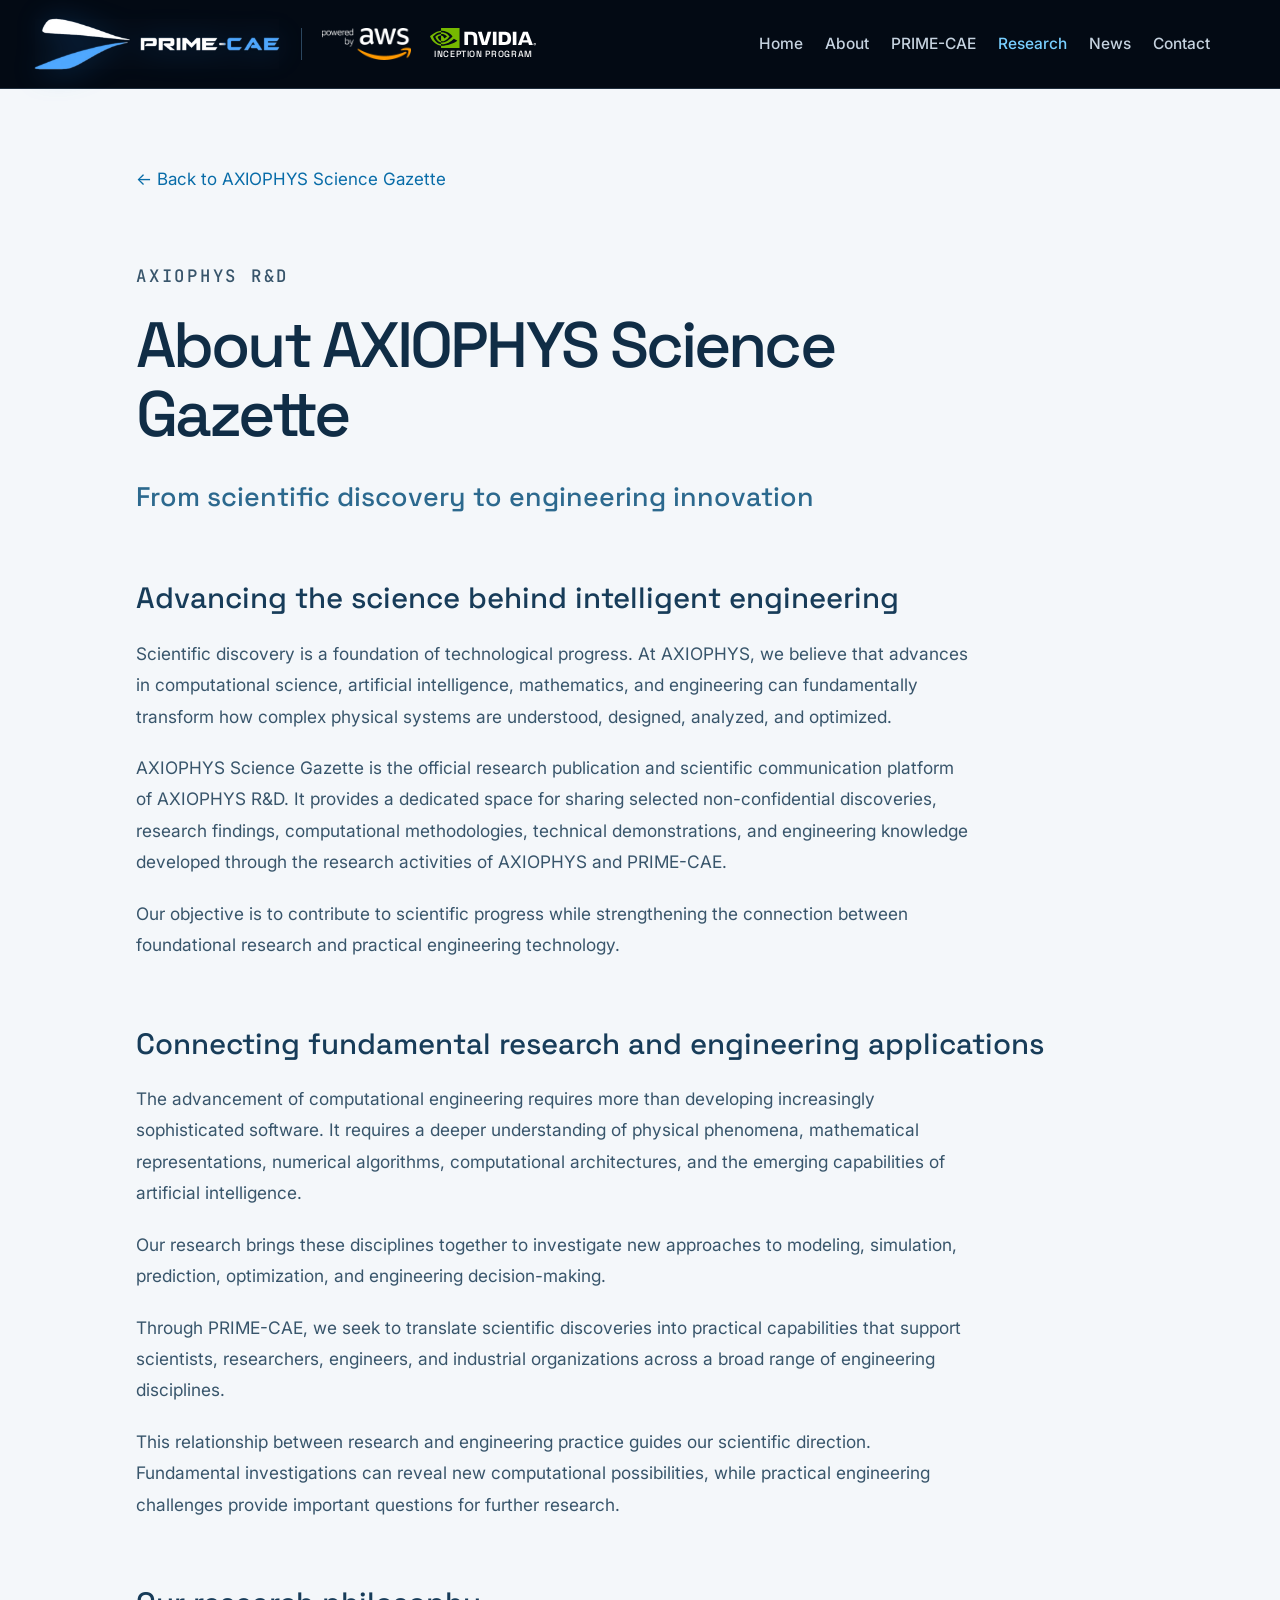
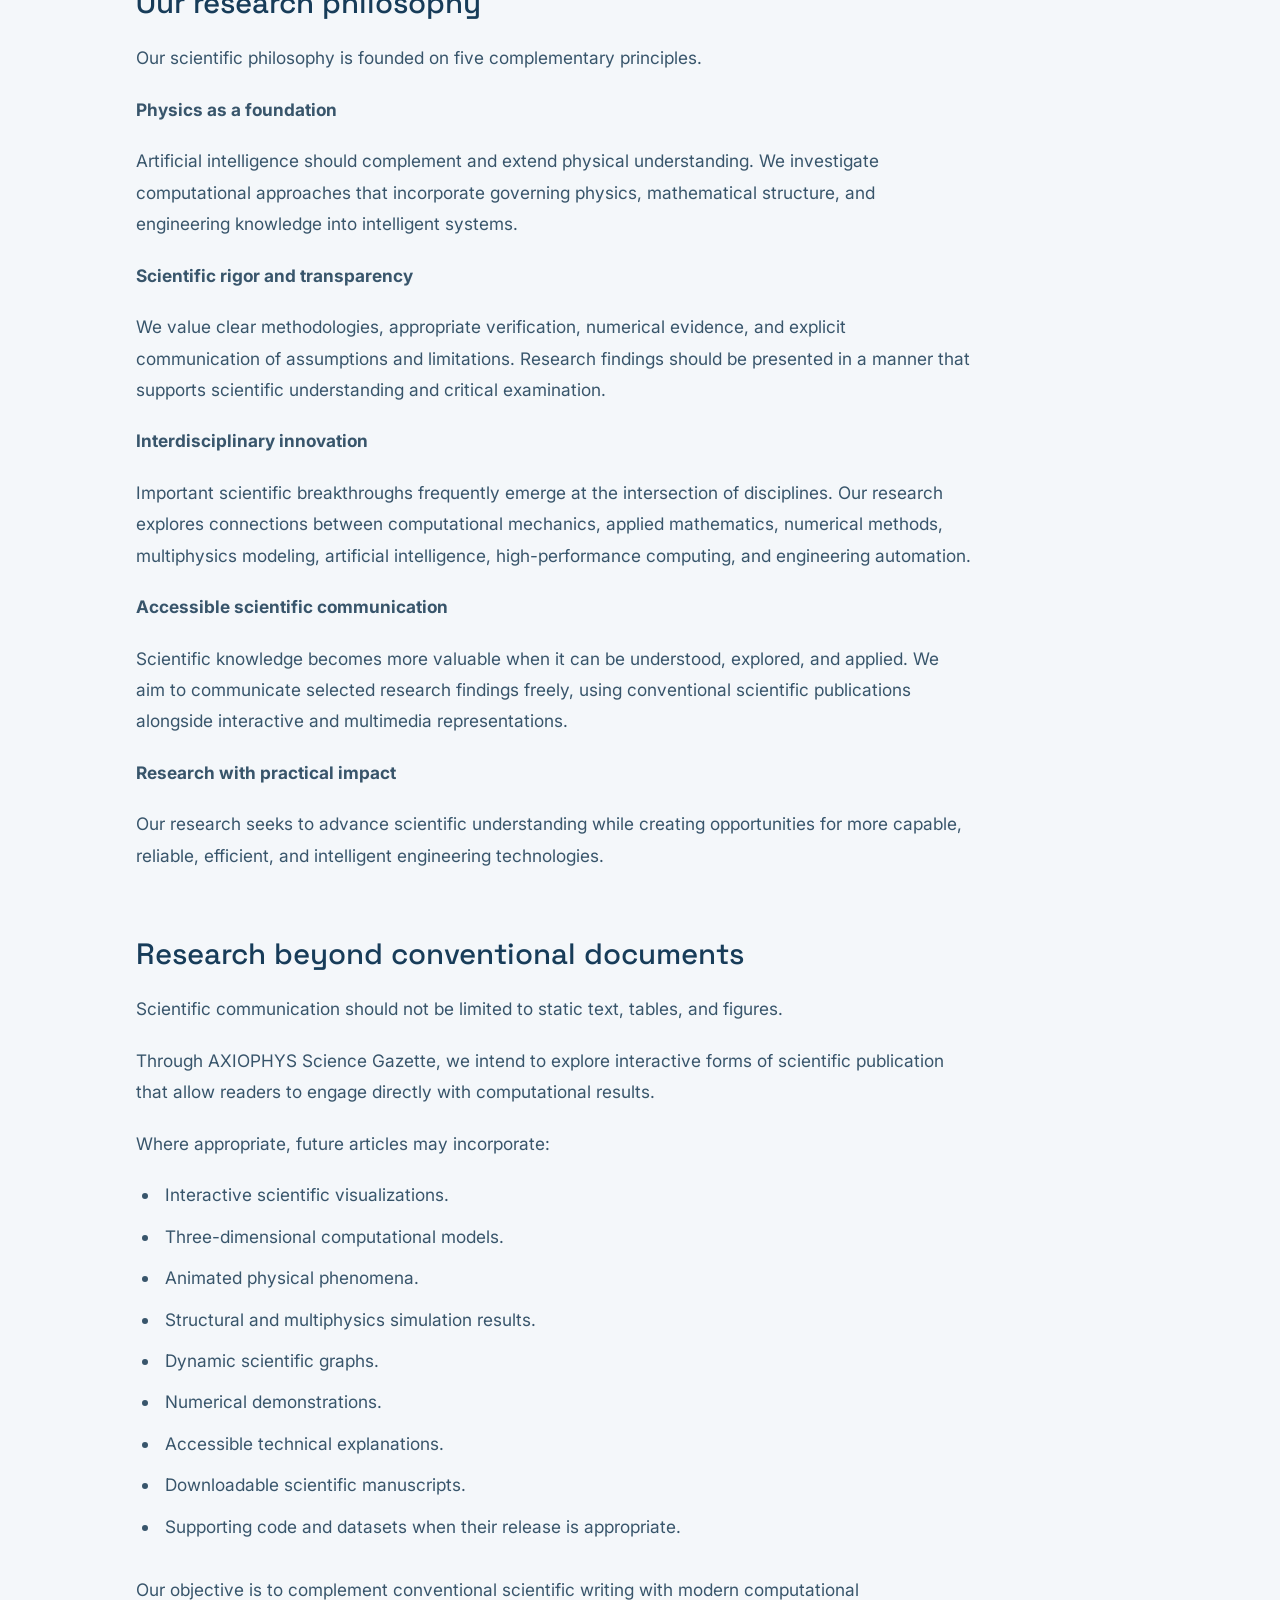
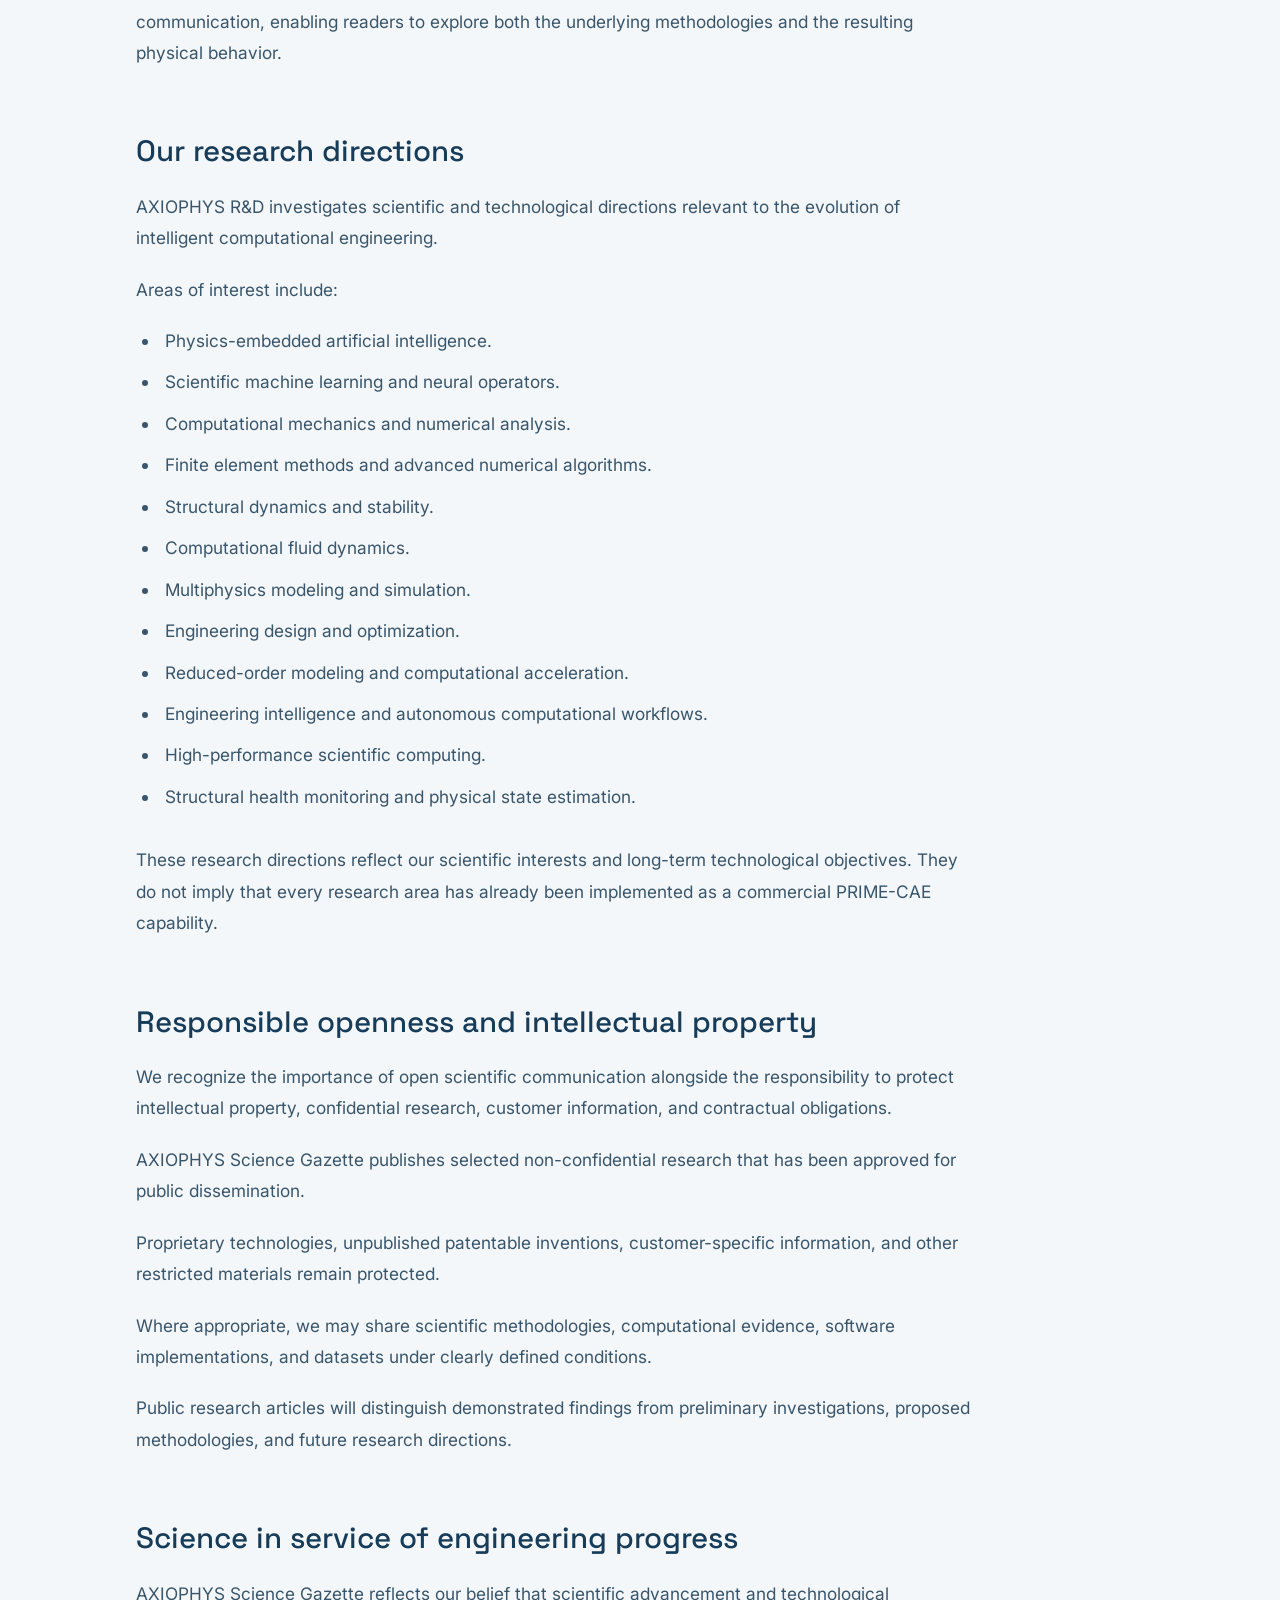
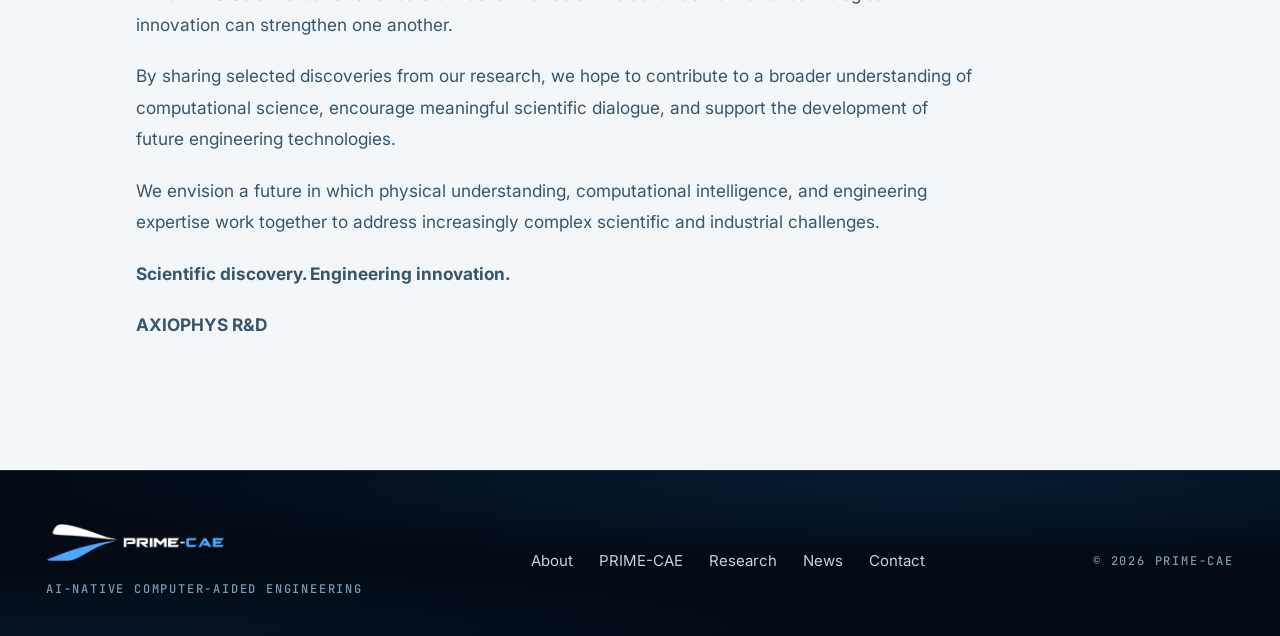
==== commit e8637797: "Place home links in hero and Gazette tabs in hero band" ====
--- a/about-science-gazette.html
+++ b/about-science-gazette.html
@@ -1,4 +1,4 @@
-<!doctype html><html lang="en"><head><meta charset="utf-8"><meta name="viewport" content="width=device-width,initial-scale=1"><title>About AXIOPHYS Science Gazette | AXIOPHYS R&amp;D</title><meta name="description" content="The research philosophy behind AXIOPHYS Science Gazette and its connection between scientific discovery and engineering innovation."><link rel="canonical" href="https://www.prime-cae.com/about-science-gazette.html"><meta name="theme-color" content="#030a14"><meta property="og:title" content="About AXIOPHYS Science Gazette | AXIOPHYS R&amp;D"><meta property="og:description" content="The research philosophy behind AXIOPHYS Science Gazette and its connection between scientific discovery and engineering innovation."><meta property="og:url" content="https://www.prime-cae.com/about-science-gazette.html"><meta property="og:type" content="website"><meta property="og:image" content="https://www.prime-cae.com/media/gazette/science-gazette-poster.jpg"><link href="https://fonts.googleapis.com/css2?family=Space+Grotesk:wght@400;500;600&family=Inter:wght@400;500;600&family=JetBrains+Mono:wght@400;500&display=swap" rel="stylesheet"><link rel="stylesheet" href="css/tokens.css"><link rel="stylesheet" href="css/base.css"><link rel="stylesheet" href="css/layout.css"><link rel="stylesheet" href="css/components.css"><link rel="stylesheet" href="css/hero.css"><link rel="stylesheet" href="css/sections.css"><link rel="stylesheet" href="css/mobile.css"><link rel="stylesheet" href="css/research.css?v=2"></head><body class="gazette-page"><header class="nav" id="nav" data-env="navy">
+<!doctype html><html lang="en"><head><meta charset="utf-8"><meta name="viewport" content="width=device-width,initial-scale=1"><link rel="icon" type="image/png" sizes="16x16" href="assets/favicon-16.png?v=2"><link rel="icon" type="image/png" sizes="32x32" href="assets/favicon-32.png?v=2"><link rel="icon" type="image/png" sizes="48x48" href="assets/favicon-48.png?v=2"><link rel="icon" type="image/png" sizes="192x192" href="assets/favicon-192.png?v=2"><link rel="apple-touch-icon" sizes="180x180" href="assets/favicon-180.png?v=2"><title>About AXIOPHYS Science Gazette | AXIOPHYS R&amp;D</title><meta name="description" content="The research philosophy behind AXIOPHYS Science Gazette and its connection between scientific discovery and engineering innovation."><link rel="canonical" href="https://www.prime-cae.com/about-science-gazette.html"><meta name="theme-color" content="#030a14"><meta property="og:title" content="About AXIOPHYS Science Gazette | AXIOPHYS R&amp;D"><meta property="og:description" content="The research philosophy behind AXIOPHYS Science Gazette and its connection between scientific discovery and engineering innovation."><meta property="og:url" content="https://www.prime-cae.com/about-science-gazette.html"><meta property="og:type" content="website"><meta property="og:image" content="https://www.prime-cae.com/media/gazette/science-gazette-poster.jpg"><link href="https://fonts.googleapis.com/css2?family=Space+Grotesk:wght@400;500;600&family=Inter:wght@400;500;600&family=JetBrains+Mono:wght@400;500&display=swap" rel="stylesheet"><link rel="stylesheet" href="css/tokens.css"><link rel="stylesheet" href="css/base.css"><link rel="stylesheet" href="css/layout.css"><link rel="stylesheet" href="css/components.css"><link rel="stylesheet" href="css/hero.css"><link rel="stylesheet" href="css/sections.css"><link rel="stylesheet" href="css/mobile.css"><link rel="stylesheet" href="css/research.css?v=2"></head><body class="gazette-page"><header class="nav" id="nav" data-env="navy">
   <div class="progress" aria-hidden="true"><i id="progressBar"></i></div>
   <div class="shell nav__in">
     <a class="nav__brand" href="#top" aria-label="PRIME-CAE home">
@@ -16,6 +16,7 @@
     </div>
 
     <nav class="nav__links" id="navLinks" aria-label="Primary">
+      <a class="nav__a" href="https://www.prime-cae.com/">Home</a>
       <a class="nav__a" href="index.html#about">About</a>
       <a class="nav__a" href="index.html#layer">PRIME-CAE</a>
       <a class="nav__a" href="research.html" aria-current="page">Research</a>
@@ -33,6 +34,7 @@
   </div>
 </header>
 <div class="menu" id="menu" data-env="navy">
+  <a href="https://www.prime-cae.com/">Home</a>
   <a href="index.html#about">About</a>
   <a href="index.html#layer">PRIME-CAE</a>
   <a href="research.html" aria-current="page">Research</a>
--- a/css/hero.css
+++ b/css/hero.css
@@ -126,6 +126,12 @@
 .scroll-cue:hover{color:var(--tod-1)}
 .scroll-cue i{display:block;width:54px;height:var(--lw-2);
   background:linear-gradient(90deg,var(--prime-lift),transparent)}
+.hero__rail-links{display:flex;align-items:center;gap:clamp(18px,2.4vw,36px);margin-left:auto}
+.hero__rail-links a{display:inline-flex;align-items:center;gap:8px;min-height:44px;white-space:nowrap;color:#d9edfa;font:500 clamp(.9rem,1vw,1.05rem)/1.3 var(--font-sans);border-bottom:1px solid rgba(131,216,255,.46);transition:color var(--t-fast),border-color var(--t-fast)}
+.hero__rail-links a:hover,.hero__rail-links a:focus-visible{color:#83d8ff;border-color:#83d8ff}
+.hero__rail-links a span{font-size:.9em;color:#83d8ff}
+@media(min-width:901px) and (max-width:1150px){.hero__rail .scroll-cue{display:none}}
+@media(max-width:900px){.hero__rail-links{order:-1;width:100%;justify-content:center;margin-left:0}.hero__rail .scroll-cue{margin-inline:auto}}
 
 .hero__manual{position:absolute;z-index:calc(var(--z-hero-ui) + 1);left:50%;top:44%;
   transform:translate(-50%,-50%);display:none;flex-direction:column;align-items:center;gap:16px}
--- a/css/research.css
+++ b/css/research.css
@@ -2,9 +2,9 @@
 .gazette-page .nav,.news-page .nav{background:#030a14}
 .gazette-page .nav__a[aria-current="page"],.news-page .nav__a[aria-current="page"]{color:#78cfff}
 .gazette-page .nav__ind{display:none}
-.gazette-hero{min-height:100svh;padding:var(--gazette-nav-h,var(--nav-h)) 0 0;background:#030a14;display:grid;place-items:center}
-.gazette-hero__frame{position:relative;width:min(100%,1920px);margin-inline:auto;isolation:isolate}
-.gazette-hero video{display:block;width:100%;height:auto;max-height:calc(100svh - var(--gazette-nav-h,var(--nav-h)));aspect-ratio:2/1;object-fit:contain;background:#030a14}
+.gazette-hero{min-height:max(100svh,calc(var(--gazette-nav-h,var(--nav-h)) + 50vw + var(--gazette-category-h,58px)));padding:var(--gazette-nav-h,var(--nav-h)) 0 0;background:#030a14;display:flex;flex-direction:column}
+.gazette-hero__frame{position:relative;flex:1;min-height:calc(50vw + var(--gazette-category-h,58px));width:100%;isolation:isolate;overflow:hidden}
+.gazette-hero video{display:block;width:100%;height:50vw;aspect-ratio:2/1;object-fit:contain;background:#030a14}
 .gazette-hero__about{position:absolute;left:50%;bottom:22%;translate:-50% 0;z-index:2;white-space:nowrap;color:#e9f8ff;font:500 clamp(.88rem,1.1vw,1.1rem)/1.3 var(--font-sans);letter-spacing:.01em;padding:10px 16px;border-bottom:1px solid #8cdcf8;background:rgba(3,10,20,.48)}
 .gazette-hero__about:hover{background:rgba(3,10,20,.78)}
 .gazette-hero__play{position:absolute;right:clamp(12px,2vw,28px);top:clamp(12px,2vw,28px);z-index:2;color:#eef9ff;background:rgba(3,10,20,.12);border:0;padding:8px 10px;min-height:44px;font-size:.85rem;text-shadow:0 1px 8px #000}
@@ -12,9 +12,11 @@
 .gazette-credit{padding-block:18px 24px;border-bottom:1px solid #d6e1e9;color:#476177;font-size:.82rem;line-height:1.7}
 .gazette-credit summary{cursor:pointer;color:#2a5877;min-height:30px}
 .gazette-credit p{max-width:85ch;margin:12px 0 0}.gazette-credit a,.gazette-article a:not(.gazette-back){color:#086ca8;text-decoration:underline;text-underline-offset:3px}
-.gazette-categories{position:sticky;top:var(--gazette-nav-h,var(--nav-h));z-index:12;display:flex;gap:clamp(8px,3vw,34px);background:#f4f7fa;border-bottom:1px solid #c7d8e4;overflow:auto;scrollbar-width:thin}
-.gazette-categories a{display:inline-flex;align-items:center;min-height:58px;white-space:nowrap;color:#43647e;font:500 clamp(.88rem,1.3vw,1.05rem)/1.3 var(--font-sans);border-bottom:3px solid transparent}
-.gazette-categories a[aria-current="true"]{color:#0e5c8d;border-color:#0b8cc9}
+.gazette-categories{position:sticky;top:var(--gazette-nav-h,var(--nav-h));z-index:12;display:flex;align-items:center;justify-content:flex-start;gap:clamp(8px,3vw,34px);width:100%;margin-top:calc(0px - var(--gazette-category-h,58px));padding-inline:var(--gutter);background:#030a14;border-bottom:1px solid #1d3b51;overflow:auto;scrollbar-width:thin}
+.gazette-categories{transition:transform .24s ease,opacity .24s ease}
+.gazette-categories--hidden{transform:translateY(calc(-100% - var(--gazette-nav-h,var(--nav-h))));opacity:0;pointer-events:none}
+.gazette-categories a{display:inline-flex;align-items:center;min-height:58px;white-space:nowrap;color:#b9cddd;font:500 clamp(.88rem,1.3vw,1.05rem)/1.3 var(--font-sans);border-bottom:3px solid transparent}
+.gazette-categories a[aria-current="true"]{color:#83d8ff;border-color:#3cbcff}
 .gazette-intro{padding-block:clamp(64px,8vw,120px);scroll-margin-top:calc(var(--gazette-nav-h,var(--nav-h)) + 70px);border-bottom:1px solid #cad9e3}
 .gazette-intro>*{max-width:78ch}.gazette-eyebrow{font:500 .78rem/1.5 var(--font-mono);letter-spacing:.16em;text-transform:uppercase;color:#0875a9;margin-bottom:18px}
 .gazette-intro h1,.gazette-article h1{font:500 clamp(2.2rem,5vw,4.6rem)/1.08 var(--font-sans);letter-spacing:-.045em;color:#102d46;margin:0 0 14px;max-width:18ch}
@@ -33,5 +35,5 @@
 .gazette-page .foot,.news-page .foot{background:#030a14;color:#d9eafa}
 .news-page .news-hero{padding-top:calc(var(--nav-h) + 46px)}
 .news-content#news-updates{scroll-margin-top:calc(var(--nav-h) + 22px)}
-@media(max-width:700px){.gazette-hero{min-height:0;padding-top:calc(var(--gazette-nav-h,var(--nav-h)) + 16px);padding-bottom:16px;display:block}.gazette-hero__frame{padding-bottom:64px}.gazette-hero video{max-height:none}.gazette-hero__about{bottom:12px;left:50%;max-width:calc(100% - 28px);white-space:normal;text-align:center;font-size:.88rem}.gazette-hero__play{top:8px;right:8px;font-size:.75rem;background:rgba(3,10,20,.08)}.gazette-categories a{min-height:52px}.gazette-intro{padding-block:54px}.gazette-browser{padding-bottom:60px}.gazette-article{padding-top:calc(var(--gazette-nav-h,var(--nav-h)) + 38px)}.gazette-article .gazette-back{margin-bottom:38px}}
+@media(max-width:700px){.gazette-hero{min-height:0;padding-top:var(--gazette-nav-h,var(--nav-h));padding-bottom:0;display:block}.gazette-hero__frame{min-height:0;height:calc(50vw + 64px)}.gazette-hero__about{bottom:12px;left:50%;max-width:calc(100% - 28px);white-space:normal;text-align:center;font-size:.88rem}.gazette-hero__play{top:8px;right:8px;font-size:.75rem;background:rgba(3,10,20,.08)}.gazette-categories a{min-height:52px}.gazette-intro{padding-block:54px}.gazette-browser{padding-bottom:60px}.gazette-article{padding-top:calc(var(--gazette-nav-h,var(--nav-h)) + 38px)}.gazette-article .gazette-back{margin-bottom:38px}}
 @media(prefers-reduced-motion:reduce){.gazette-hero video{animation:none}}
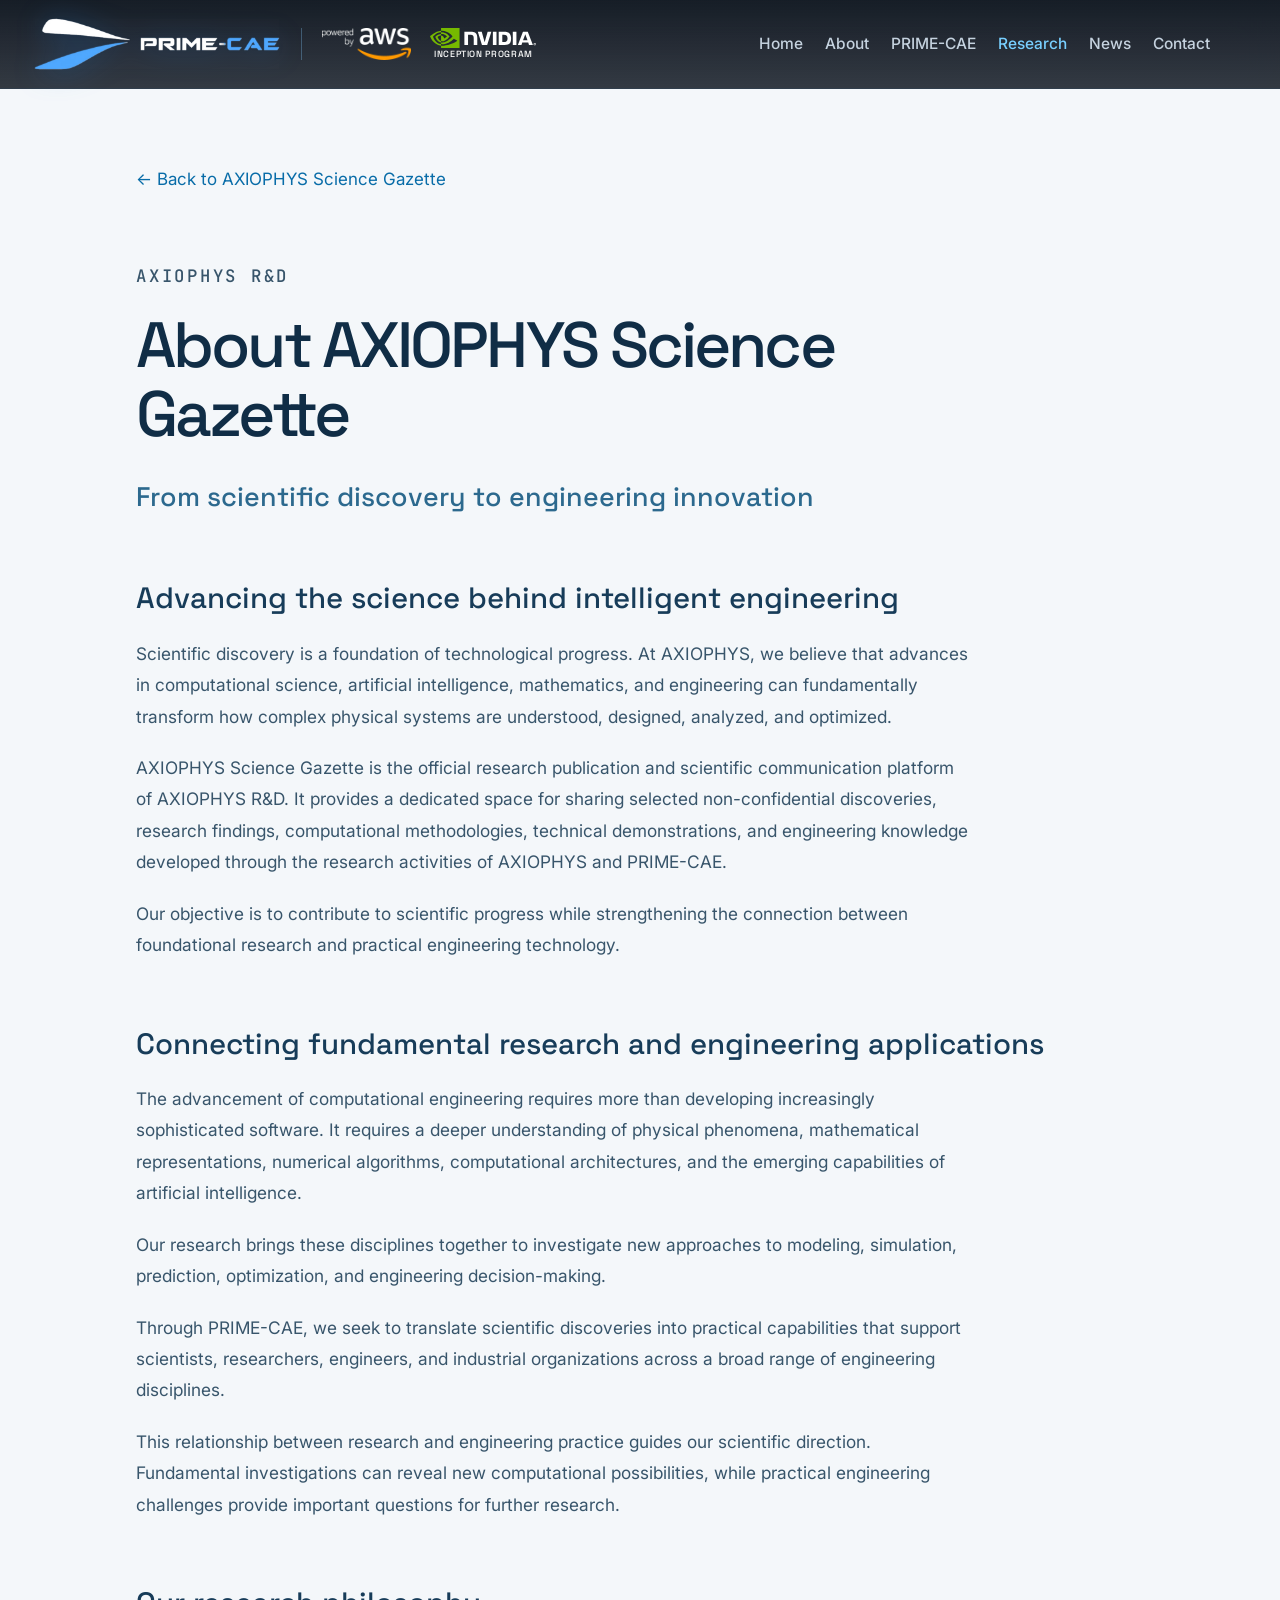
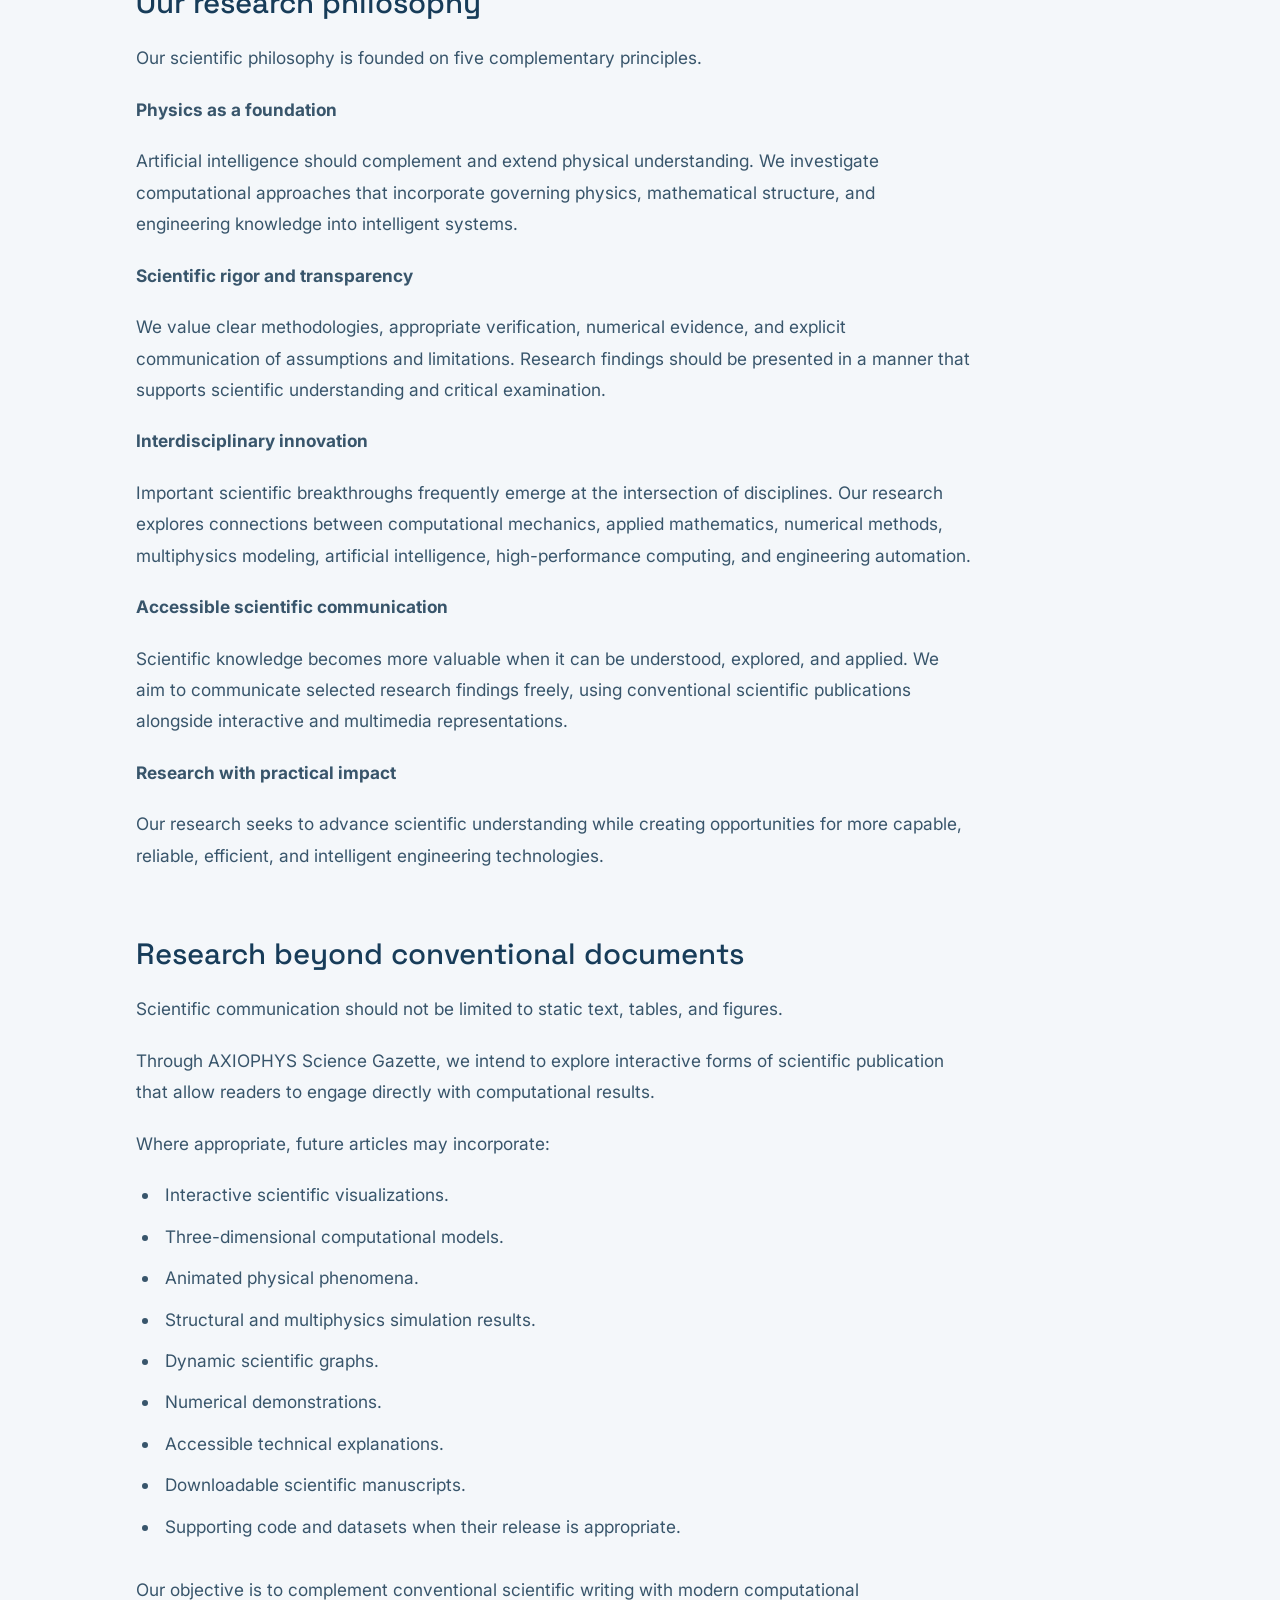
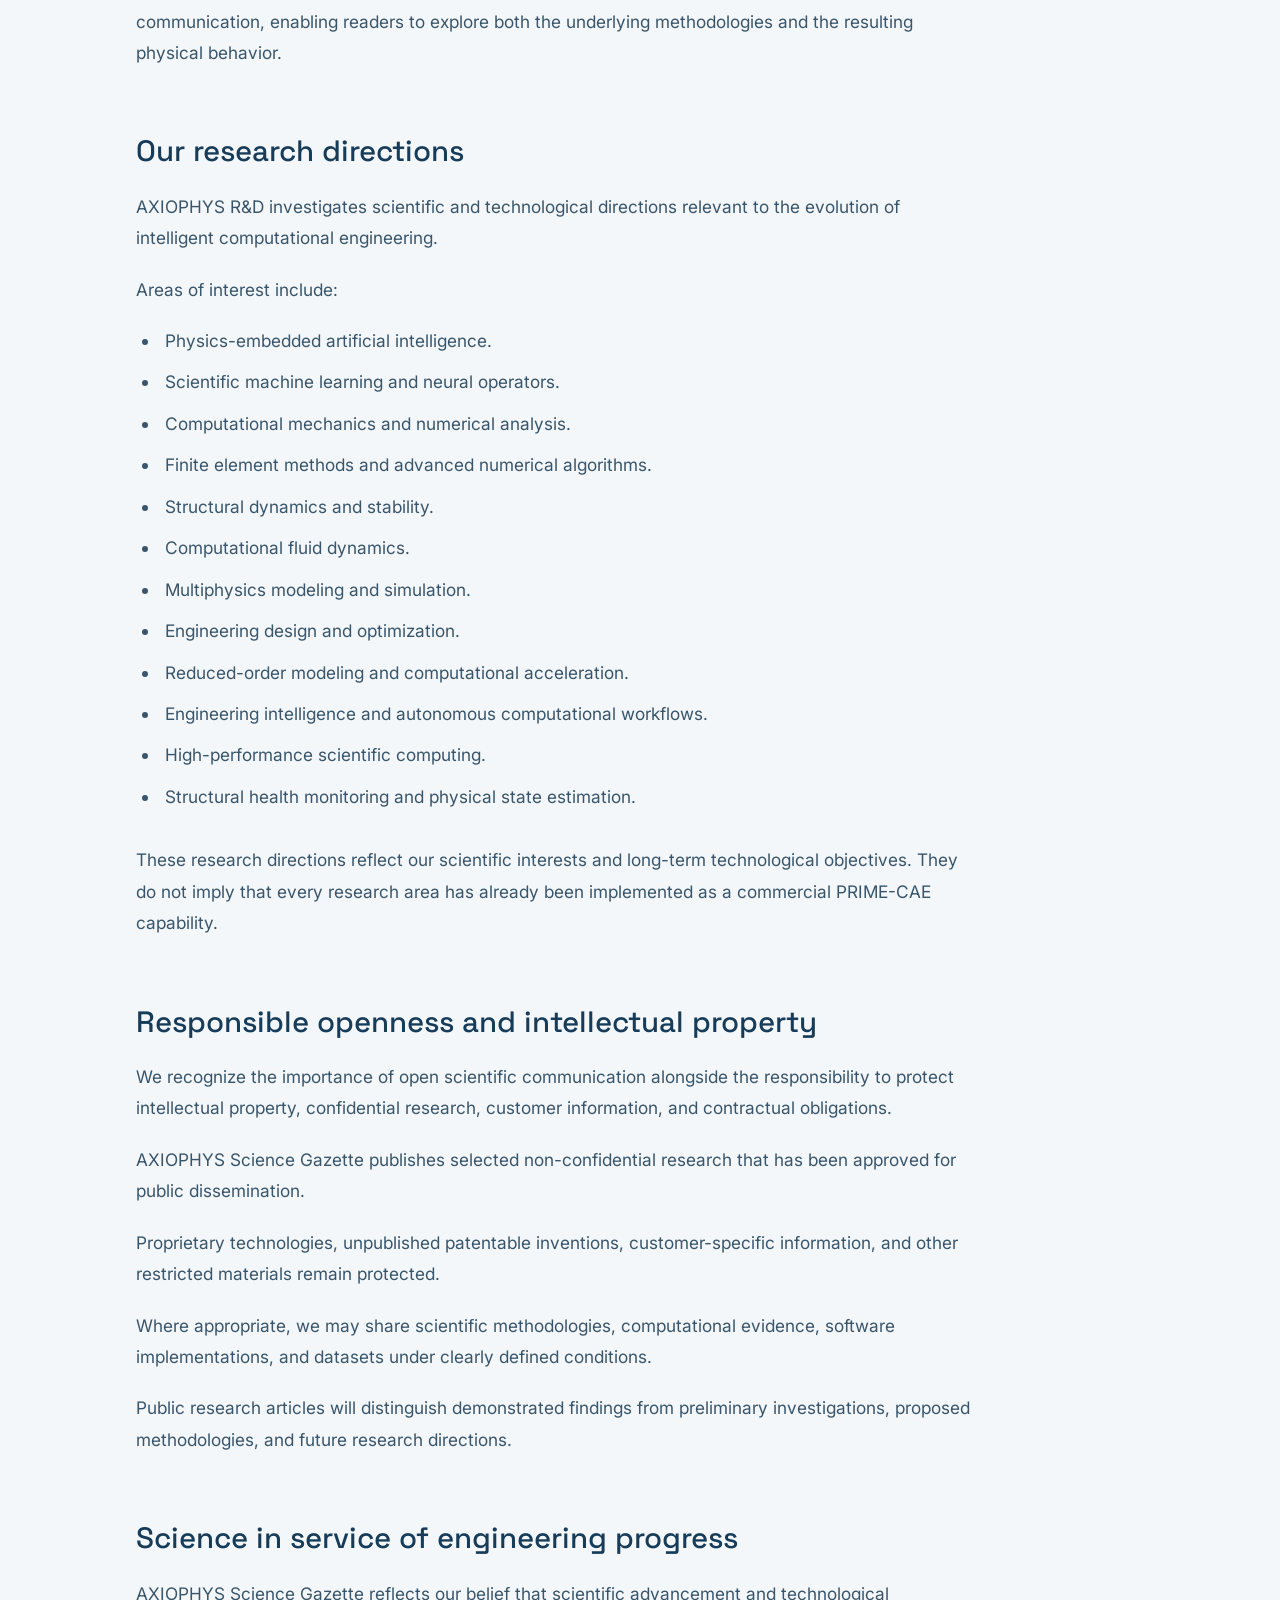
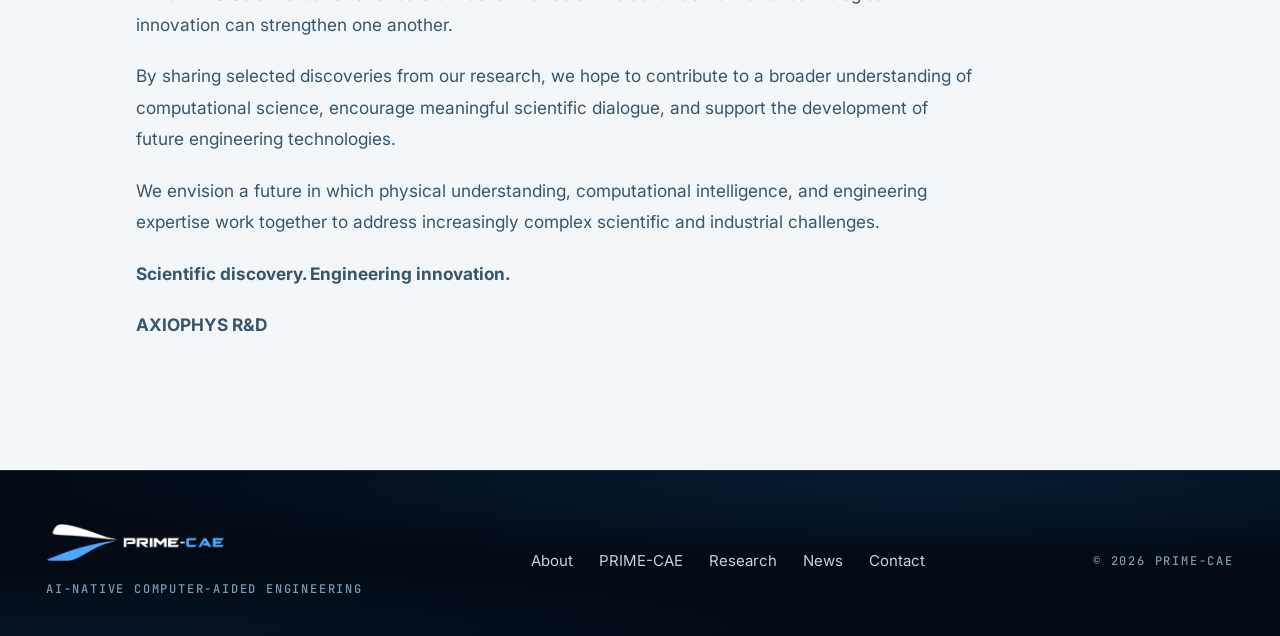
==== commit da940487: "Contact page" ====
--- a/about-science-gazette.html
+++ b/about-science-gazette.html
@@ -21,7 +21,7 @@
       <a class="nav__a" href="index.html#layer">PRIME-CAE</a>
       <a class="nav__a" href="research.html" aria-current="page">Research</a>
       <a class="nav__a" href="news.html">News</a>
-      <a class="nav__a" href="index.html#access">Contact</a>
+      <a class="nav__a" href="contact.html">Contact</a>
       <span class="nav__ind" id="navInd" aria-hidden="true"></span>
     </nav>
 
@@ -39,7 +39,7 @@
   <a href="index.html#layer">PRIME-CAE</a>
   <a href="research.html" aria-current="page">Research</a>
   <a href="news.html">News</a>
-  <a href="index.html#access">Contact</a>
+  <a href="contact.html">Contact</a>
 </div><main id="top"><article class="gazette-article shell"><a class="gazette-back" href="research.html#about-gazette">← Back to AXIOPHYS Science Gazette</a><p class="gazette-eyebrow">AXIOPHYS R&amp;D</p><h1>About AXIOPHYS Science Gazette</h1><h2>From scientific discovery to engineering innovation</h2>
 <h3>Advancing the science behind intelligent engineering</h3>
 <p>Scientific discovery is a foundation of technological progress. At AXIOPHYS, we believe that advances in computational science, artificial intelligence, mathematics, and engineering can fundamentally transform how complex physical systems are understood, designed, analyzed, and optimized.</p>
@@ -113,7 +113,7 @@
       <img class="foot__logo" src="assets/prime-cae-lockup.png" alt="PRIME-CAE" width="285" height="62">
       <p class="t-micro" style="margin-top:var(--s-4)">AI-Native Computer-Aided Engineering</p>
     </div>
-    <nav class="foot__links" aria-label="Footer"><a href="index.html#about">About</a> <a href="index.html#layer">PRIME-CAE</a> <a href="research.html">Research</a> <a href="news.html">News</a> <a href="index.html#access">Contact</a></nav>
+    <nav class="foot__links" aria-label="Footer"><a href="index.html#about">About</a> <a href="index.html#layer">PRIME-CAE</a> <a href="research.html">Research</a> <a href="news.html">News</a> <a href="contact.html">Contact</a></nav>
     <span class="t-micro">© <span id="year">2026</span> PRIME-CAE</span>
   </div>
 </footer><script type="module" src="js/site-page.js"></script></body></html>
--- a/css/research.css
+++ b/css/research.css
@@ -1,22 +1,23 @@
 .gazette-page,.news-page{background:#f4f7fa;color:#193249}
-.gazette-page .nav,.news-page .nav{background:#030a14}
+.gazette-page{position:relative}
+.news-page .nav{background:#030a14}
 .gazette-page .nav__a[aria-current="page"],.news-page .nav__a[aria-current="page"]{color:#78cfff}
-.gazette-page .nav__ind{display:none}
-.gazette-hero{min-height:max(100svh,calc(var(--gazette-nav-h,var(--nav-h)) + 50vw + var(--gazette-category-h,58px)));padding:var(--gazette-nav-h,var(--nav-h)) 0 0;background:#030a14;display:flex;flex-direction:column}
-.gazette-hero__frame{position:relative;flex:1;min-height:calc(50vw + var(--gazette-category-h,58px));width:100%;isolation:isolate;overflow:hidden}
+.gazette-hero{padding:var(--gazette-nav-h,var(--nav-h)) 0 0;background:#030a14}
+.gazette-hero__frame{position:relative;width:100%;height:50vw;isolation:isolate;overflow:hidden}
 .gazette-hero video{display:block;width:100%;height:50vw;aspect-ratio:2/1;object-fit:contain;background:#030a14}
-.gazette-hero__about{position:absolute;left:50%;bottom:22%;translate:-50% 0;z-index:2;white-space:nowrap;color:#e9f8ff;font:500 clamp(.88rem,1.1vw,1.1rem)/1.3 var(--font-sans);letter-spacing:.01em;padding:10px 16px;border-bottom:1px solid #8cdcf8;background:rgba(3,10,20,.48)}
-.gazette-hero__about:hover{background:rgba(3,10,20,.78)}
 .gazette-hero__play{position:absolute;right:clamp(12px,2vw,28px);top:clamp(12px,2vw,28px);z-index:2;color:#eef9ff;background:rgba(3,10,20,.12);border:0;padding:8px 10px;min-height:44px;font-size:.85rem;text-shadow:0 1px 8px #000}
 .gazette-hero__play:hover,.gazette-hero__play:focus-visible{background:rgba(3,10,20,.36)}
 .gazette-credit{padding-block:18px 24px;border-bottom:1px solid #d6e1e9;color:#476177;font-size:.82rem;line-height:1.7}
 .gazette-credit summary{cursor:pointer;color:#2a5877;min-height:30px}
 .gazette-credit p{max-width:85ch;margin:12px 0 0}.gazette-credit a,.gazette-article a:not(.gazette-back){color:#086ca8;text-decoration:underline;text-underline-offset:3px}
-.gazette-categories{position:sticky;top:var(--gazette-nav-h,var(--nav-h));z-index:12;display:flex;align-items:center;justify-content:flex-start;gap:clamp(8px,3vw,34px);width:100%;margin-top:calc(0px - var(--gazette-category-h,58px));padding-inline:var(--gutter);background:#030a14;border-bottom:1px solid #1d3b51;overflow:auto;scrollbar-width:thin}
-.gazette-categories{transition:transform .24s ease,opacity .24s ease}
-.gazette-categories--hidden{transform:translateY(calc(-100% - var(--gazette-nav-h,var(--nav-h))));opacity:0;pointer-events:none}
-.gazette-categories a{display:inline-flex;align-items:center;min-height:58px;white-space:nowrap;color:#b9cddd;font:500 clamp(.88rem,1.3vw,1.05rem)/1.3 var(--font-sans);border-bottom:3px solid transparent}
+.gazette-categories{position:absolute;top:calc(var(--gazette-nav-h,var(--nav-h)) + 14vw);left:clamp(20px,9.5vw,150px);z-index:12;display:flex;flex-direction:column;align-items:flex-start;gap:clamp(4px,1vw,12px);width:max-content;max-width:calc(100vw - var(--gutter) - var(--gutter));padding:0;background:transparent;border:0;transition:transform .22s ease,opacity .22s ease}
+.gazette-categories--hidden{transform:translateY(-14px);opacity:0;pointer-events:none}
+.gazette-categories a{display:inline-flex;align-items:center;min-height:50px;white-space:nowrap;color:#eef9ff;font:600 clamp(1.125rem,1.65vw,1.5rem)/1.3 var(--font-sans);text-shadow:0 2px 12px #001329;border-bottom:2px solid transparent}
+.gazette-categories a:hover,.gazette-categories a:focus-visible{color:#83d8ff}
 .gazette-categories a[aria-current="true"]{color:#83d8ff;border-color:#3cbcff}
+.gazette-categories--floating{position:fixed;top:calc(var(--gazette-nav-h,var(--nav-h)) + 12px);left:var(--gutter);flex-direction:row;align-items:center;gap:clamp(10px,2vw,24px);max-width:calc(100vw - var(--gutter) - var(--gutter));padding:6px 14px;background:rgba(244,247,250,.97);border:1px solid #bdd0dd;border-radius:6px;box-shadow:0 10px 28px rgba(12,38,61,.14);overflow-x:auto;scrollbar-width:thin}
+.gazette-categories--floating a{min-height:40px;color:#193249;font-size:1rem;text-shadow:none}
+.gazette-categories--floating a[aria-current="true"]{color:#086ca8}
 .gazette-intro{padding-block:clamp(64px,8vw,120px);scroll-margin-top:calc(var(--gazette-nav-h,var(--nav-h)) + 70px);border-bottom:1px solid #cad9e3}
 .gazette-intro>*{max-width:78ch}.gazette-eyebrow{font:500 .78rem/1.5 var(--font-mono);letter-spacing:.16em;text-transform:uppercase;color:#0875a9;margin-bottom:18px}
 .gazette-intro h1,.gazette-article h1{font:500 clamp(2.2rem,5vw,4.6rem)/1.08 var(--font-sans);letter-spacing:-.045em;color:#102d46;margin:0 0 14px;max-width:18ch}
@@ -35,5 +36,5 @@
 .gazette-page .foot,.news-page .foot{background:#030a14;color:#d9eafa}
 .news-page .news-hero{padding-top:calc(var(--nav-h) + 46px)}
 .news-content#news-updates{scroll-margin-top:calc(var(--nav-h) + 22px)}
-@media(max-width:700px){.gazette-hero{min-height:0;padding-top:var(--gazette-nav-h,var(--nav-h));padding-bottom:0;display:block}.gazette-hero__frame{min-height:0;height:calc(50vw + 64px)}.gazette-hero__about{bottom:12px;left:50%;max-width:calc(100% - 28px);white-space:normal;text-align:center;font-size:.88rem}.gazette-hero__play{top:8px;right:8px;font-size:.75rem;background:rgba(3,10,20,.08)}.gazette-categories a{min-height:52px}.gazette-intro{padding-block:54px}.gazette-browser{padding-bottom:60px}.gazette-article{padding-top:calc(var(--gazette-nav-h,var(--nav-h)) + 38px)}.gazette-article .gazette-back{margin-bottom:38px}}
+@media(max-width:700px){.gazette-hero__play{top:auto;bottom:8px;right:8px;font-size:.75rem;background:rgba(3,10,20,.08)}.gazette-categories{top:calc(var(--gazette-nav-h,var(--nav-h)) + 6px);left:var(--gutter);flex-direction:row;align-items:center;gap:clamp(8px,2.5vw,14px);max-width:calc(100vw - var(--gutter) - var(--gutter));overflow-x:auto;scrollbar-width:none}.gazette-categories a{min-height:44px;font-size:.9rem}.gazette-categories--floating{top:calc(var(--gazette-nav-h,var(--nav-h)) + 8px);padding:5px 10px;scrollbar-width:thin}.gazette-categories--floating a{font-size:.875rem}.gazette-intro{padding-block:54px}.gazette-browser{padding-bottom:60px}.gazette-article{padding-top:calc(var(--gazette-nav-h,var(--nav-h)) + 38px)}.gazette-article .gazette-back{margin-bottom:38px}}
 @media(prefers-reduced-motion:reduce){.gazette-hero video{animation:none}}
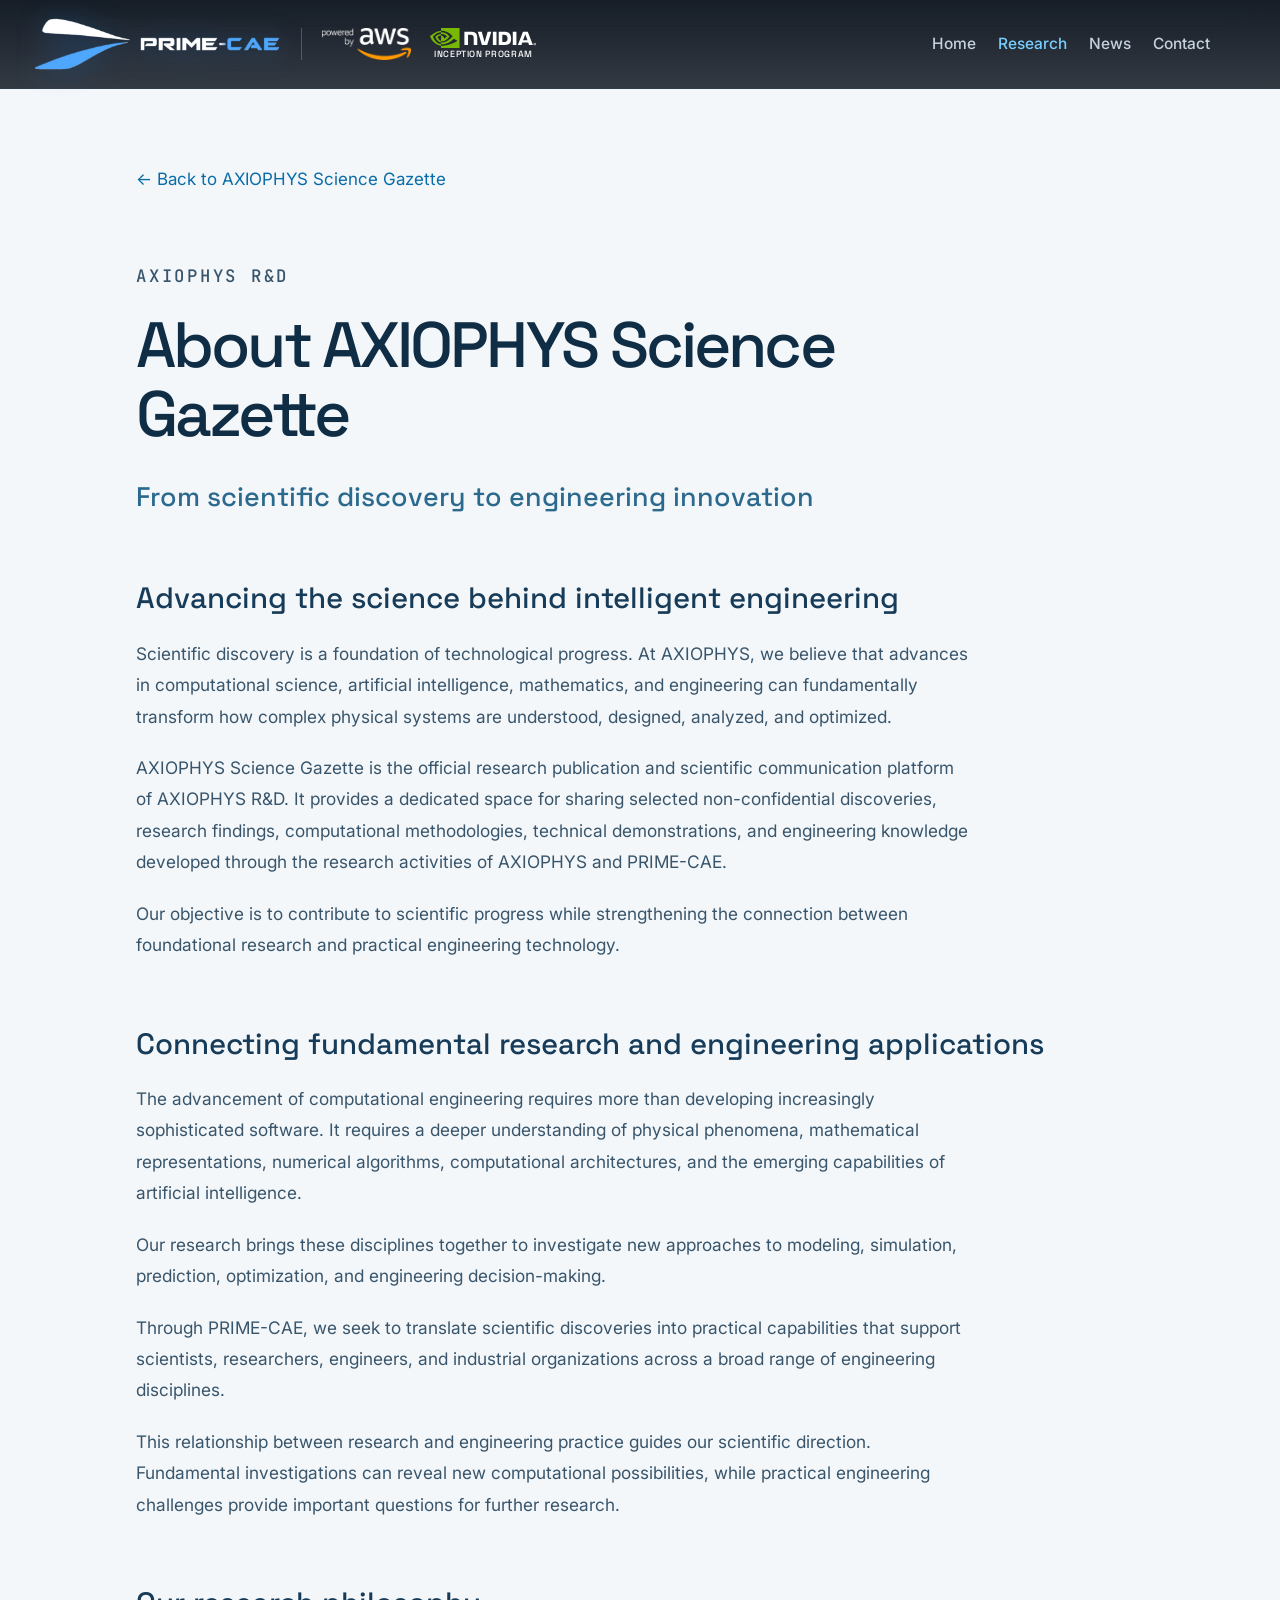
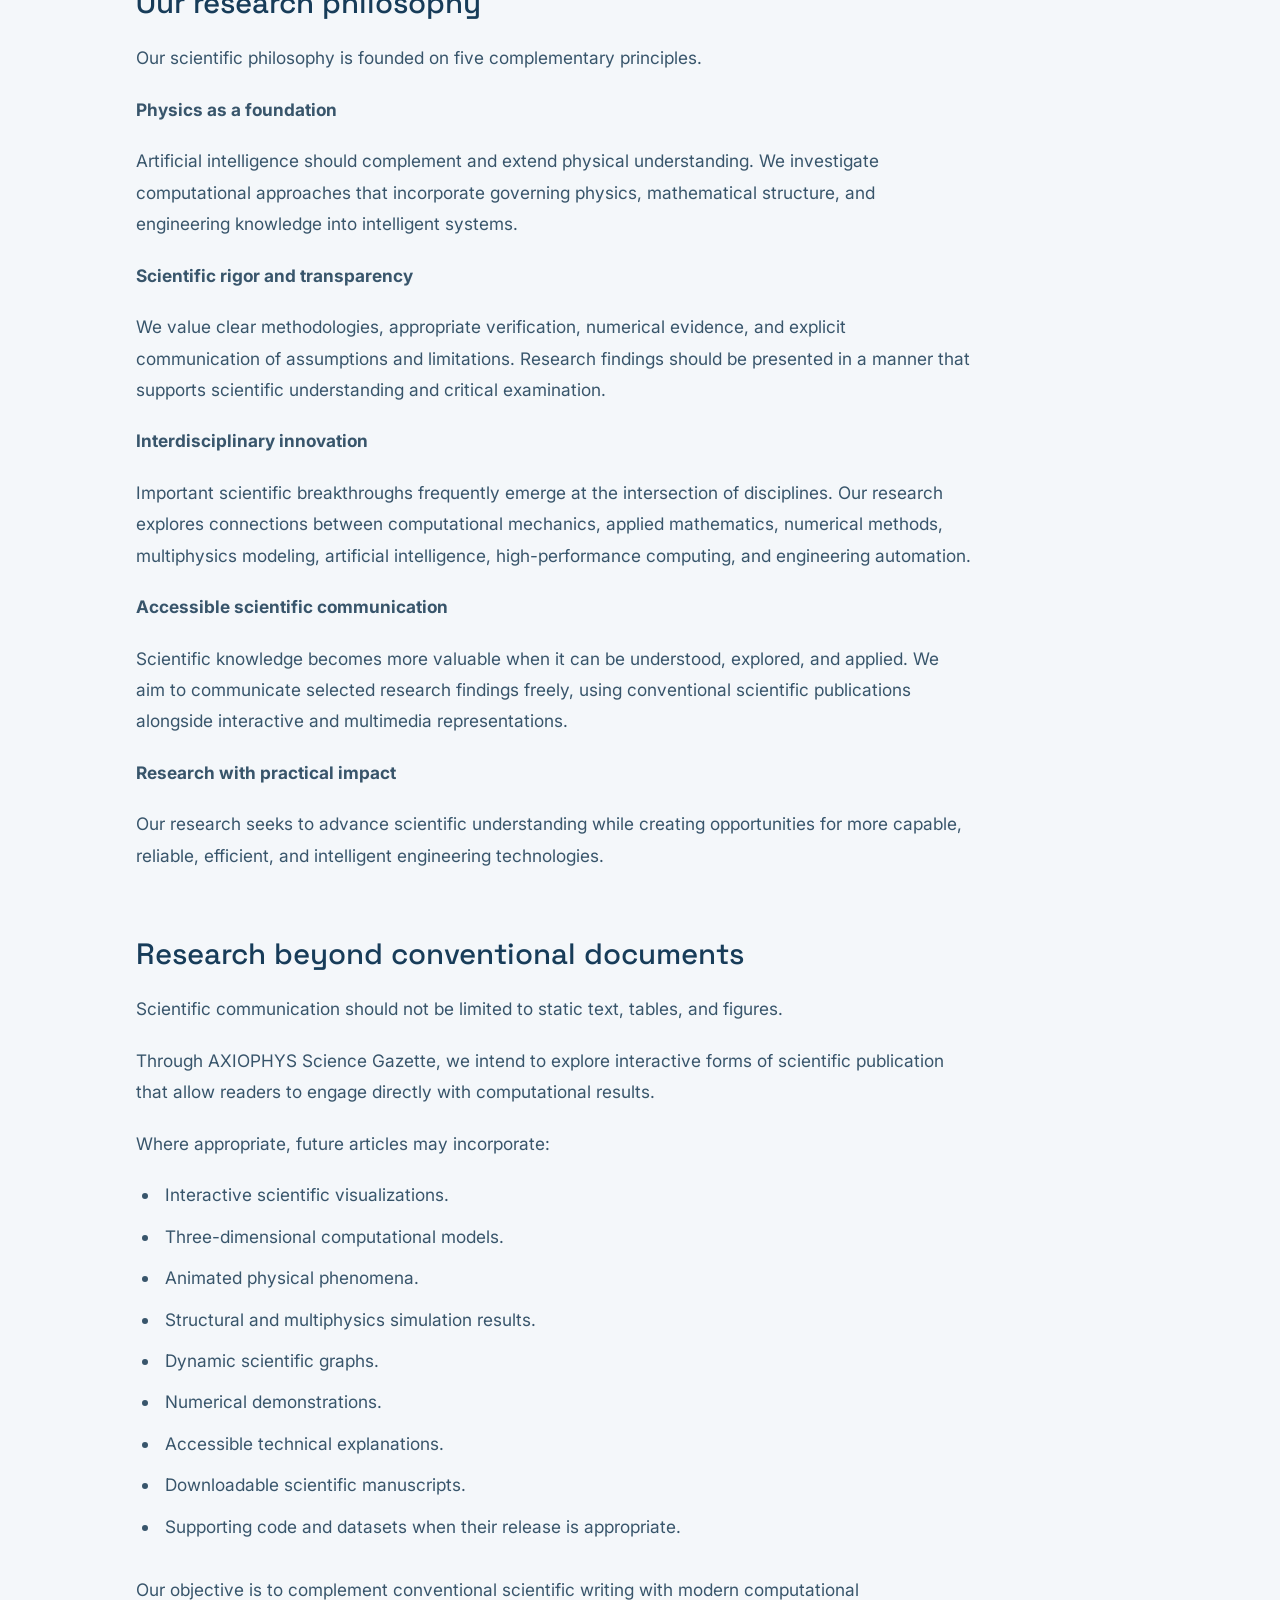
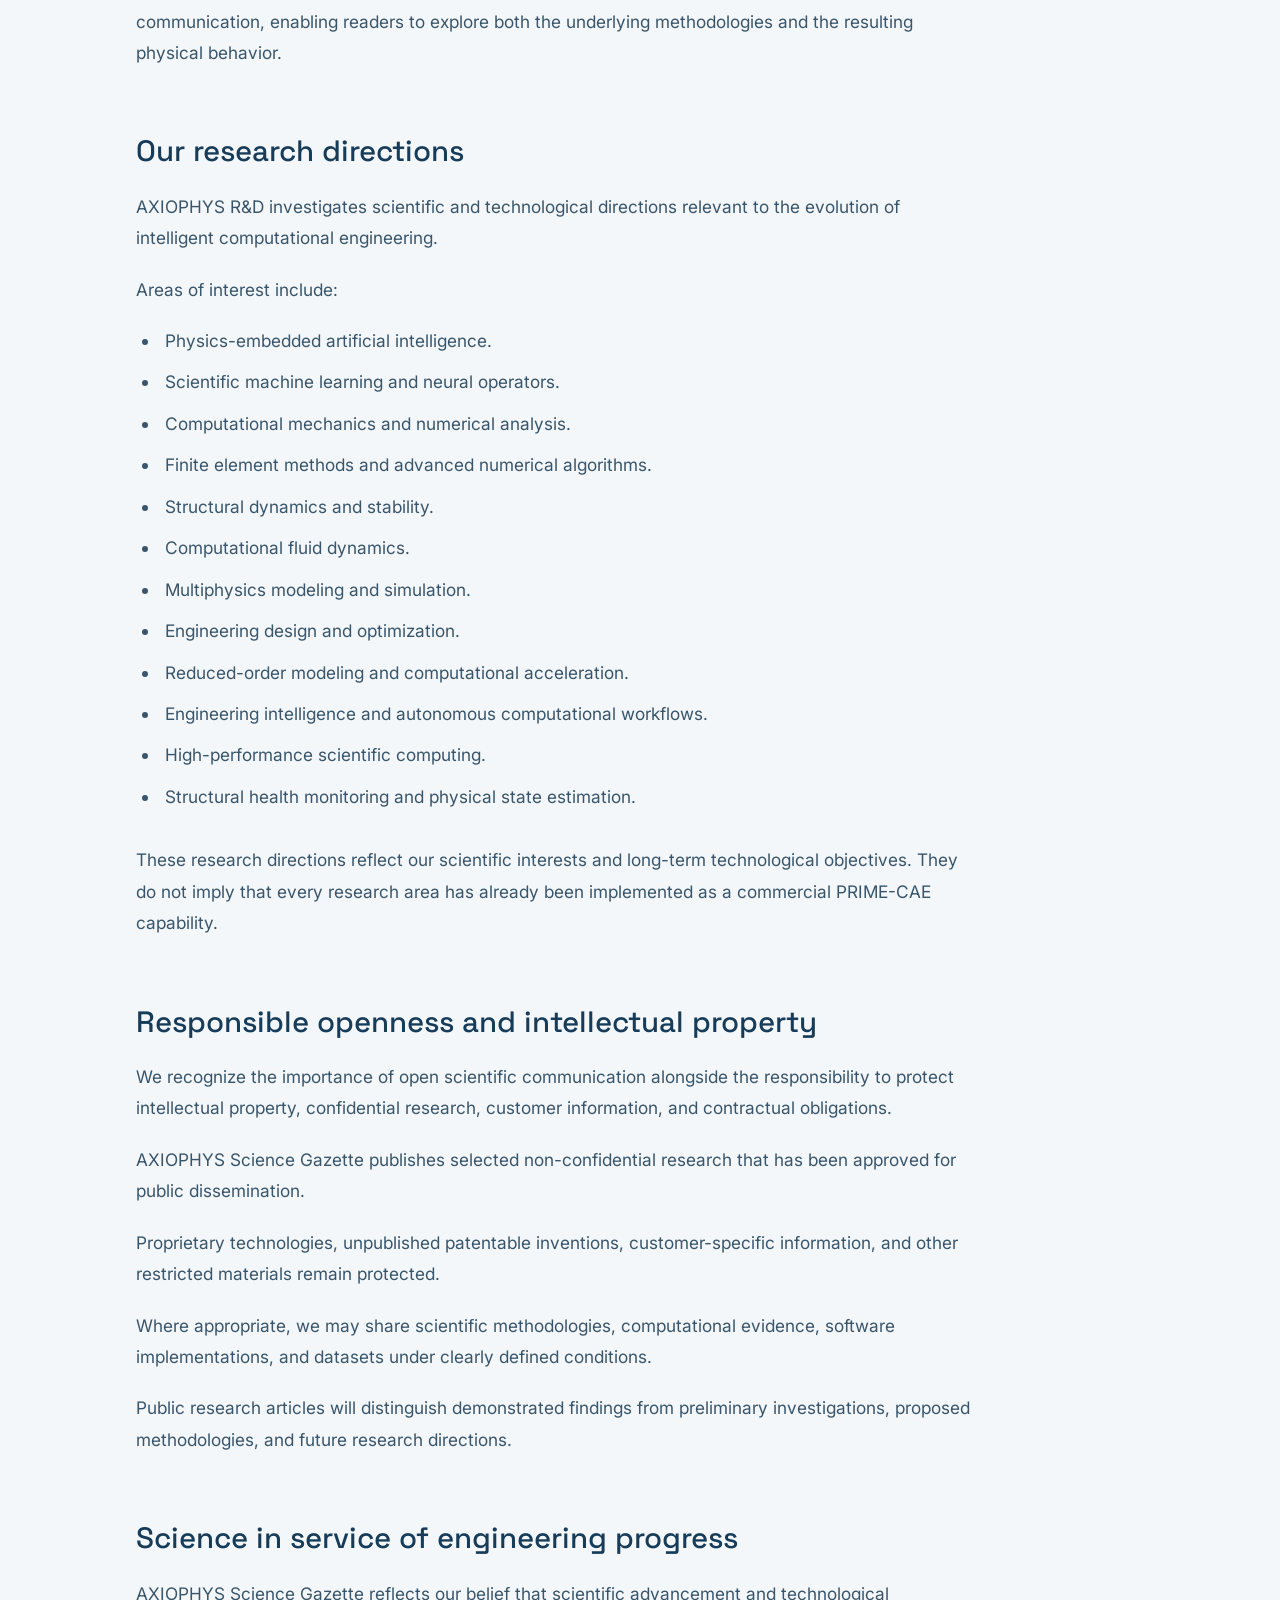
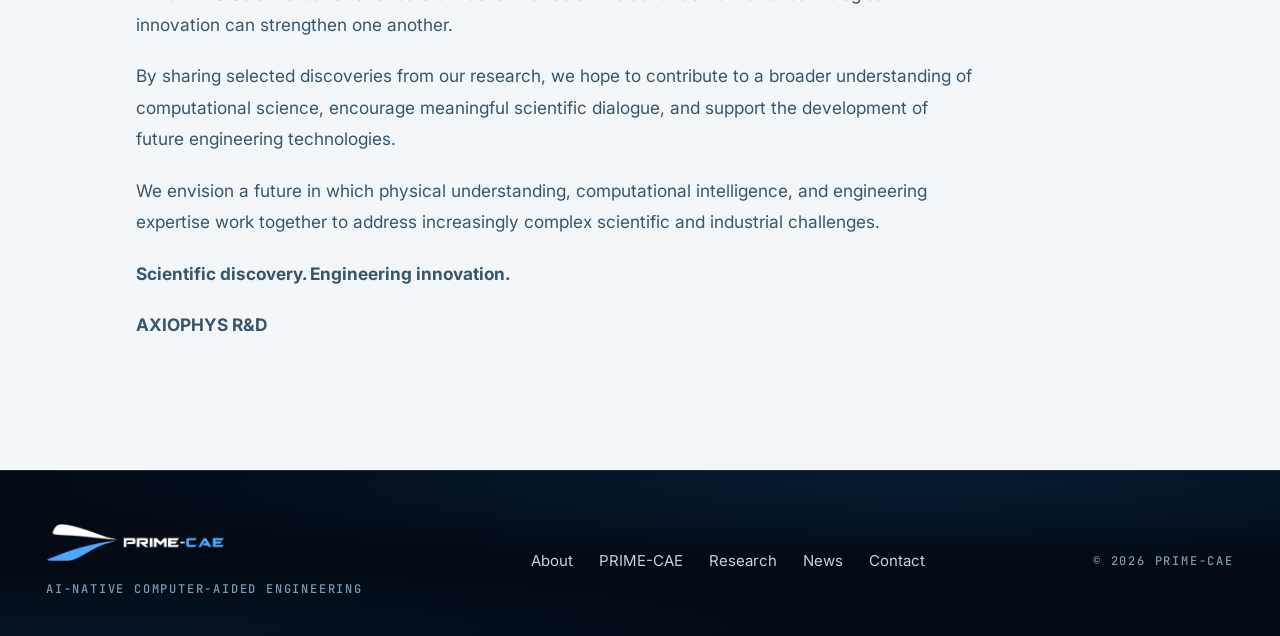
==== commit 6a5b7ff3: "Match secondary page headers to home navigation" ====
--- a/about-science-gazette.html
+++ b/about-science-gazette.html
@@ -1,4 +1,4 @@
-<!doctype html><html lang="en"><head><meta charset="utf-8"><meta name="viewport" content="width=device-width,initial-scale=1"><link rel="icon" type="image/png" sizes="16x16" href="assets/favicon-16.png?v=2"><link rel="icon" type="image/png" sizes="32x32" href="assets/favicon-32.png?v=2"><link rel="icon" type="image/png" sizes="48x48" href="assets/favicon-48.png?v=2"><link rel="icon" type="image/png" sizes="192x192" href="assets/favicon-192.png?v=2"><link rel="apple-touch-icon" sizes="180x180" href="assets/favicon-180.png?v=2"><title>About AXIOPHYS Science Gazette | AXIOPHYS R&amp;D</title><meta name="description" content="The research philosophy behind AXIOPHYS Science Gazette and its connection between scientific discovery and engineering innovation."><link rel="canonical" href="https://www.prime-cae.com/about-science-gazette.html"><meta name="theme-color" content="#030a14"><meta property="og:title" content="About AXIOPHYS Science Gazette | AXIOPHYS R&amp;D"><meta property="og:description" content="The research philosophy behind AXIOPHYS Science Gazette and its connection between scientific discovery and engineering innovation."><meta property="og:url" content="https://www.prime-cae.com/about-science-gazette.html"><meta property="og:type" content="website"><meta property="og:image" content="https://www.prime-cae.com/media/gazette/science-gazette-poster.jpg"><link href="https://fonts.googleapis.com/css2?family=Space+Grotesk:wght@400;500;600&family=Inter:wght@400;500;600&family=JetBrains+Mono:wght@400;500&display=swap" rel="stylesheet"><link rel="stylesheet" href="css/tokens.css"><link rel="stylesheet" href="css/base.css"><link rel="stylesheet" href="css/layout.css"><link rel="stylesheet" href="css/components.css"><link rel="stylesheet" href="css/hero.css"><link rel="stylesheet" href="css/sections.css"><link rel="stylesheet" href="css/mobile.css"><link rel="stylesheet" href="css/research.css?v=2"></head><body class="gazette-page"><header class="nav" id="nav" data-env="navy">
+<!doctype html><html lang="en"><head><meta charset="utf-8"><meta name="viewport" content="width=device-width,initial-scale=1"><link rel="icon" type="image/png" sizes="16x16" href="assets/favicon-16.png?v=2"><link rel="icon" type="image/png" sizes="32x32" href="assets/favicon-32.png?v=2"><link rel="icon" type="image/png" sizes="48x48" href="assets/favicon-48.png?v=2"><link rel="icon" type="image/png" sizes="192x192" href="assets/favicon-192.png?v=2"><link rel="apple-touch-icon" sizes="180x180" href="assets/favicon-180.png?v=2"><title>About AXIOPHYS Science Gazette | AXIOPHYS R&amp;D</title><meta name="description" content="The research philosophy behind AXIOPHYS Science Gazette and its connection between scientific discovery and engineering innovation."><link rel="canonical" href="https://www.prime-cae.com/about-science-gazette.html"><meta name="theme-color" content="#030a14"><meta property="og:title" content="About AXIOPHYS Science Gazette | AXIOPHYS R&amp;D"><meta property="og:description" content="The research philosophy behind AXIOPHYS Science Gazette and its connection between scientific discovery and engineering innovation."><meta property="og:url" content="https://www.prime-cae.com/about-science-gazette.html"><meta property="og:type" content="website"><meta property="og:image" content="https://www.prime-cae.com/media/gazette/science-gazette-poster.jpg"><link href="https://fonts.googleapis.com/css2?family=Space+Grotesk:wght@400;500;600&family=Inter:wght@400;500;600&family=JetBrains+Mono:wght@400;500&display=swap" rel="stylesheet"><link rel="stylesheet" href="css/tokens.css"><link rel="stylesheet" href="css/base.css"><link rel="stylesheet" href="css/layout.css"><link rel="stylesheet" href="css/components.css"><link rel="stylesheet" href="css/hero.css?v=hero-rail-1"><link rel="stylesheet" href="css/sections.css"><link rel="stylesheet" href="css/mobile.css?v=mobile-menu-right-1"><link rel="stylesheet" href="css/research.css?v=13"></head><body class="gazette-page"><header class="nav" id="nav" data-env="navy">
   <div class="progress" aria-hidden="true"><i id="progressBar"></i></div>
   <div class="shell nav__in">
     <a class="nav__brand" href="#top" aria-label="PRIME-CAE home">
@@ -17,8 +17,6 @@
 
     <nav class="nav__links" id="navLinks" aria-label="Primary">
       <a class="nav__a" href="https://www.prime-cae.com/">Home</a>
-      <a class="nav__a" href="index.html#about">About</a>
-      <a class="nav__a" href="index.html#layer">PRIME-CAE</a>
       <a class="nav__a" href="research.html" aria-current="page">Research</a>
       <a class="nav__a" href="news.html">News</a>
       <a class="nav__a" href="contact.html">Contact</a>
--- a/css/research.css
+++ b/css/research.css
@@ -1,6 +1,5 @@
 .gazette-page,.news-page{background:#f4f7fa;color:#193249}
 .gazette-page{position:relative}
-.news-page .nav{background:#030a14}
 .gazette-page .nav__a[aria-current="page"],.news-page .nav__a[aria-current="page"]{color:#78cfff}
 .gazette-hero{padding:var(--gazette-nav-h,var(--nav-h)) 0 0;background:#030a14}
 .gazette-hero__frame{position:relative;width:100%;height:50vw;isolation:isolate;overflow:hidden}
@@ -37,4 +36,5 @@
 .news-page .news-hero{padding-top:calc(var(--nav-h) + 46px)}
 .news-content#news-updates{scroll-margin-top:calc(var(--nav-h) + 22px)}
 @media(max-width:700px){.gazette-hero__play{top:auto;bottom:8px;right:8px;font-size:.75rem;background:rgba(3,10,20,.08)}.gazette-categories{top:calc(var(--gazette-nav-h,var(--nav-h)) + 6px);left:var(--gutter);flex-direction:row;align-items:center;gap:clamp(8px,2.5vw,14px);max-width:calc(100vw - var(--gutter) - var(--gutter));overflow-x:auto;scrollbar-width:none}.gazette-categories a{min-height:44px;font-size:.9rem}.gazette-categories--floating{top:calc(var(--gazette-nav-h,var(--nav-h)) + 8px);padding:5px 10px;scrollbar-width:thin}.gazette-categories--floating a{font-size:.875rem}.gazette-intro{padding-block:54px}.gazette-browser{padding-bottom:60px}.gazette-article{padding-top:calc(var(--gazette-nav-h,var(--nav-h)) + 38px)}.gazette-article .gazette-back{margin-bottom:38px}}
+@media(max-width:360px){.gazette-categories{left:14px;gap:6px;max-width:calc(100vw - 28px)}.gazette-categories a{font-size:.82rem}.gazette-categories--floating{left:14px}.gazette-categories--floating a{font-size:.82rem}}
 @media(prefers-reduced-motion:reduce){.gazette-hero video{animation:none}}
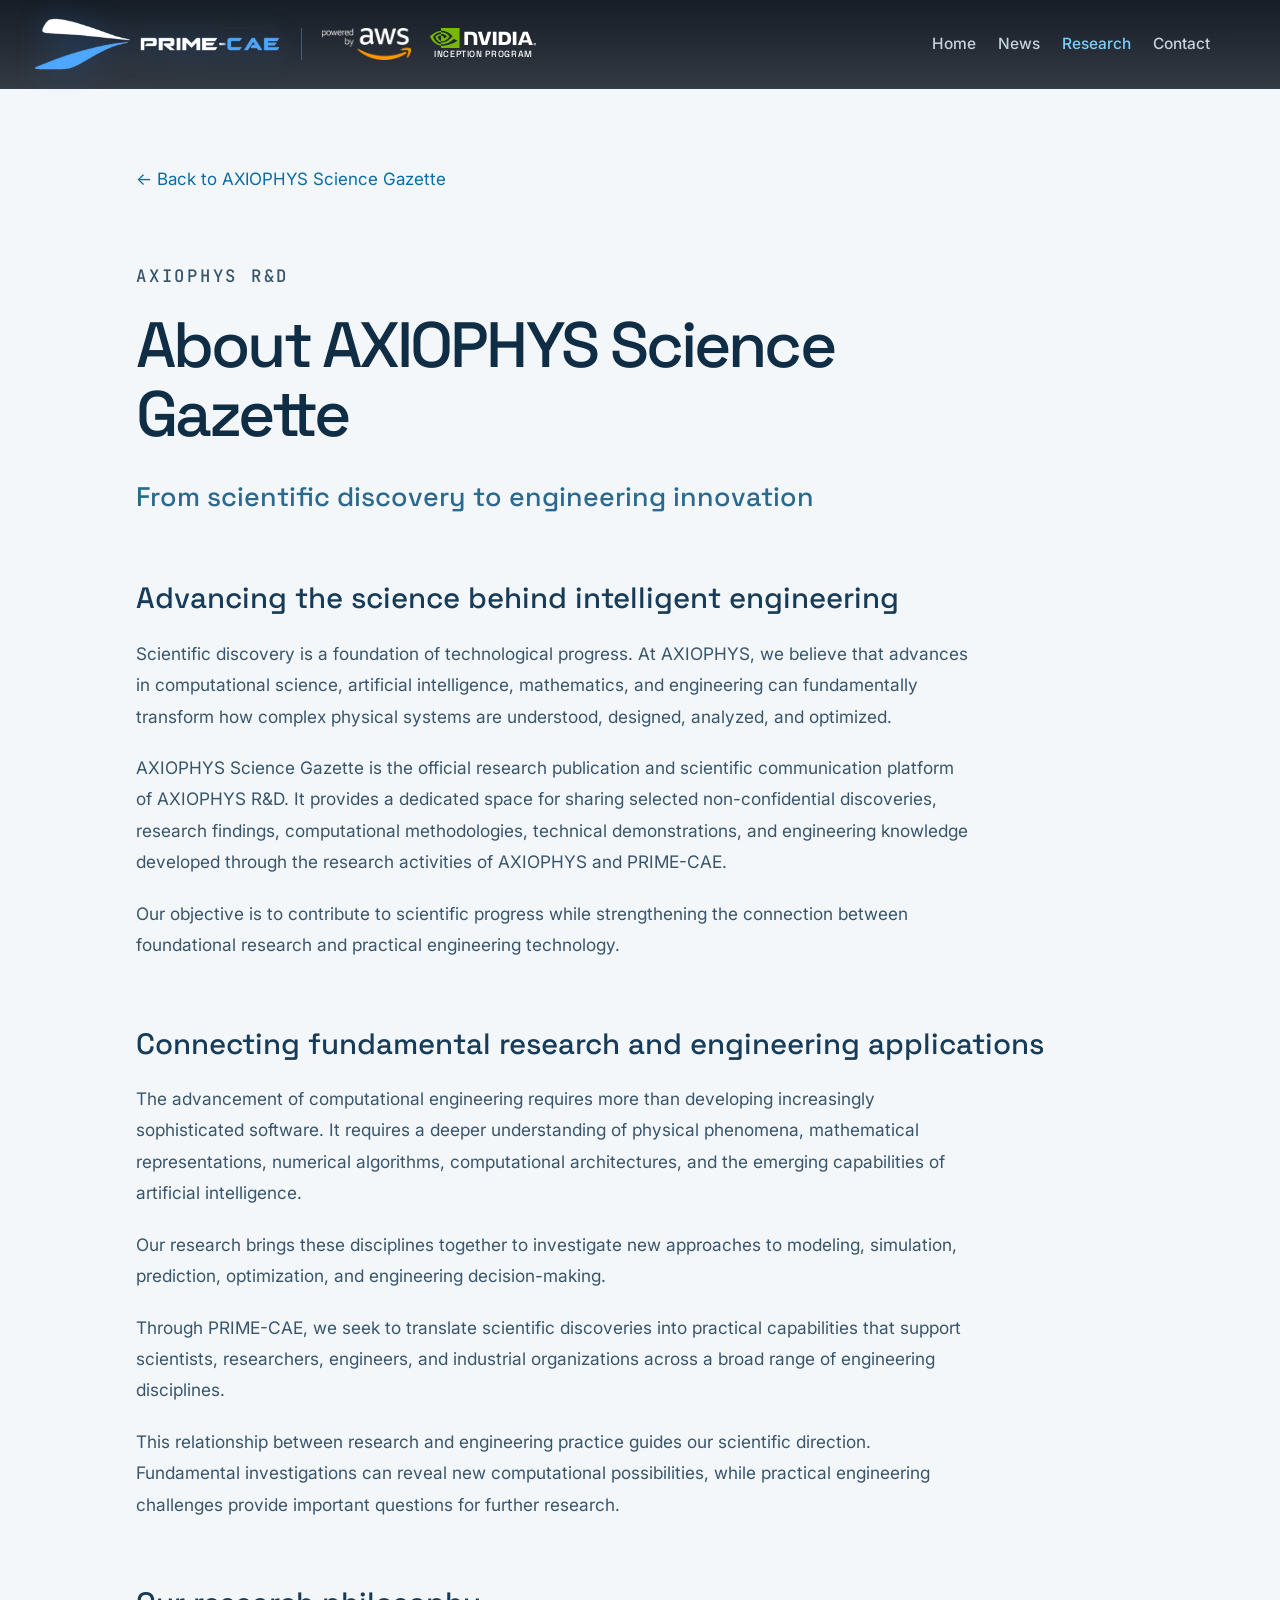
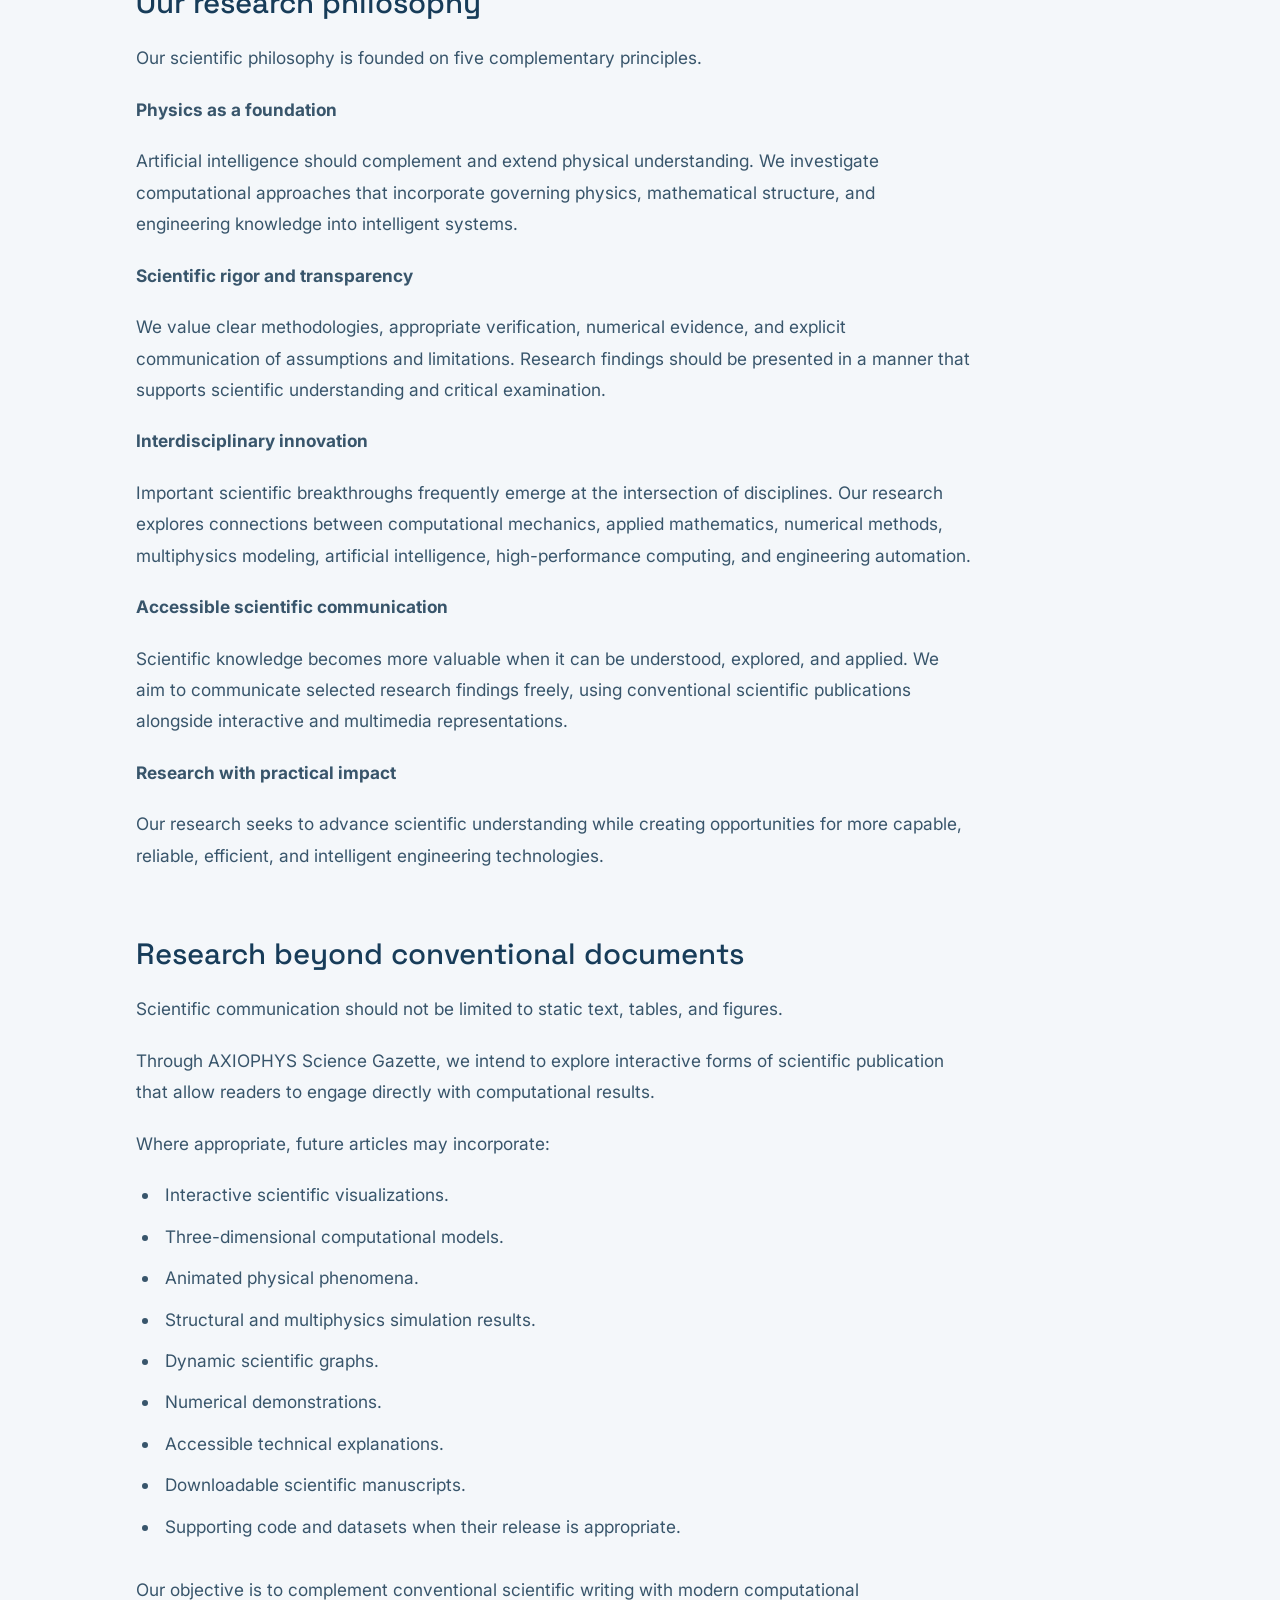
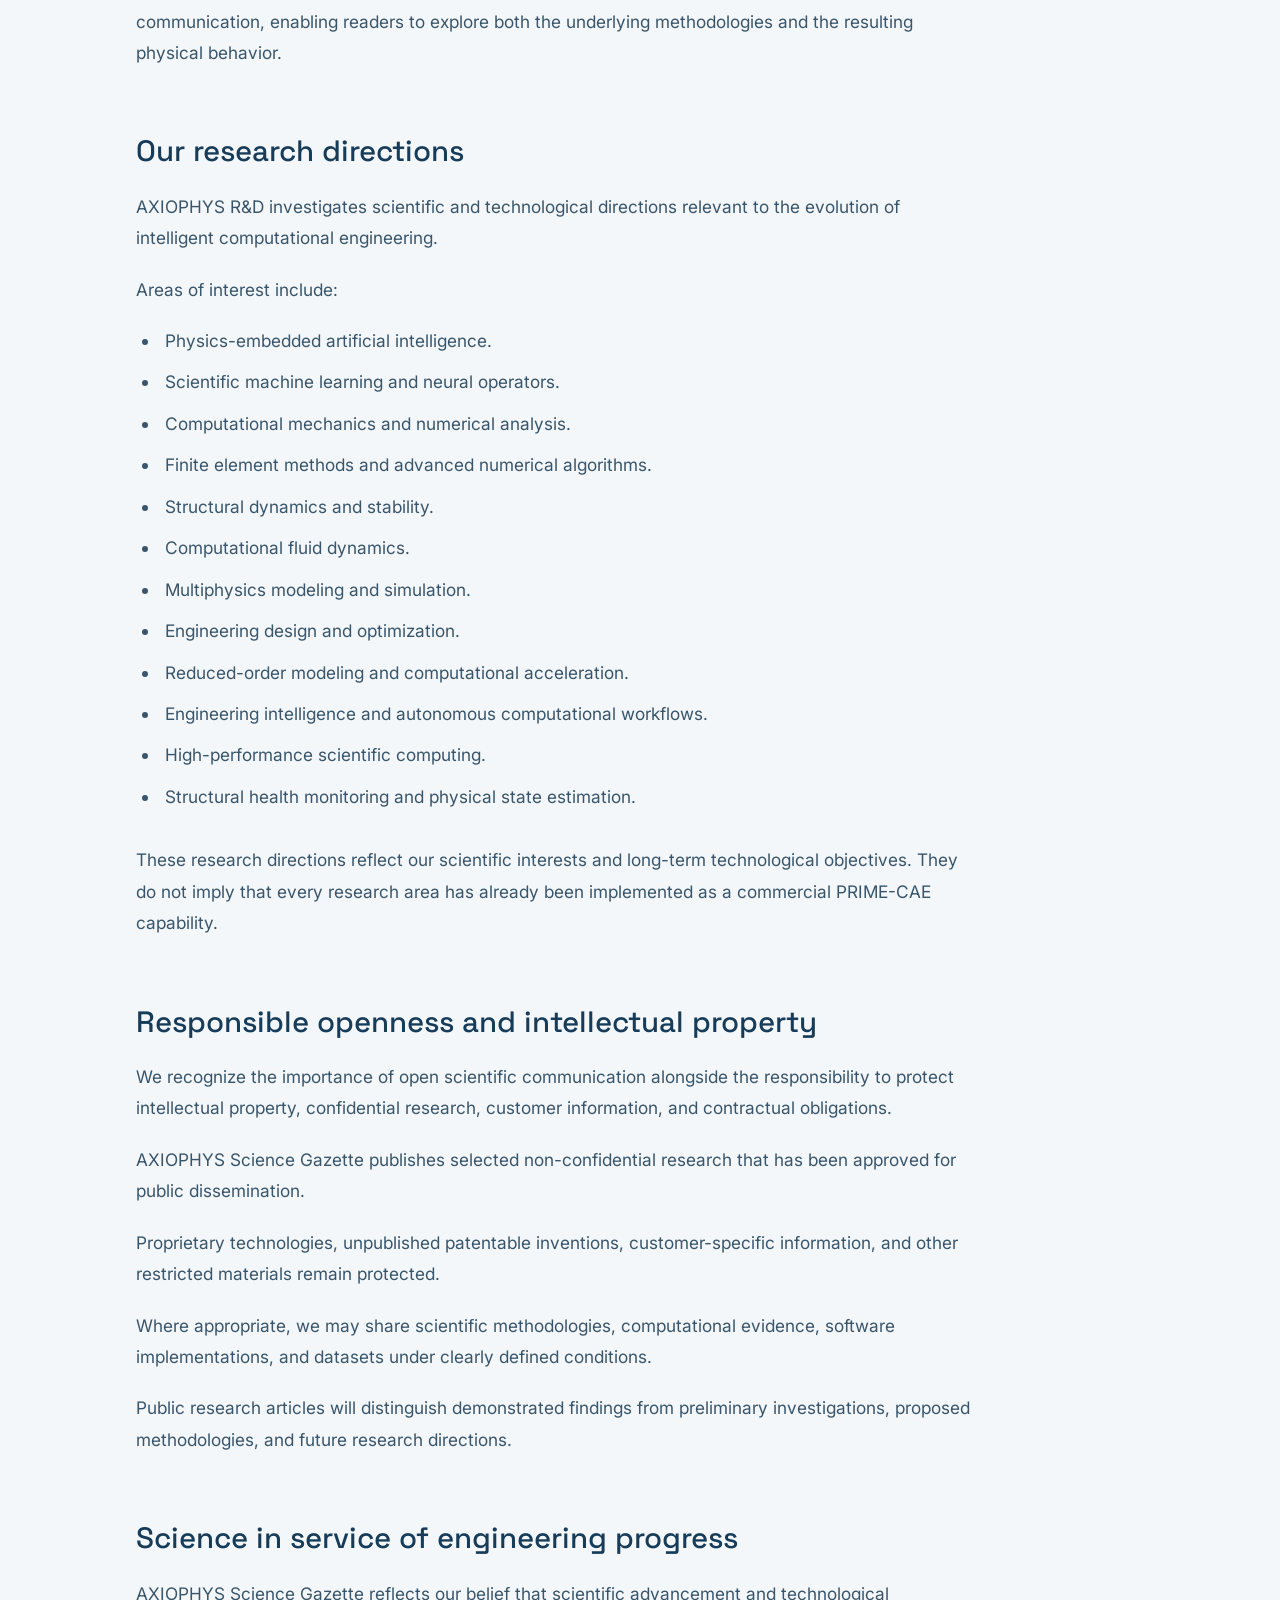
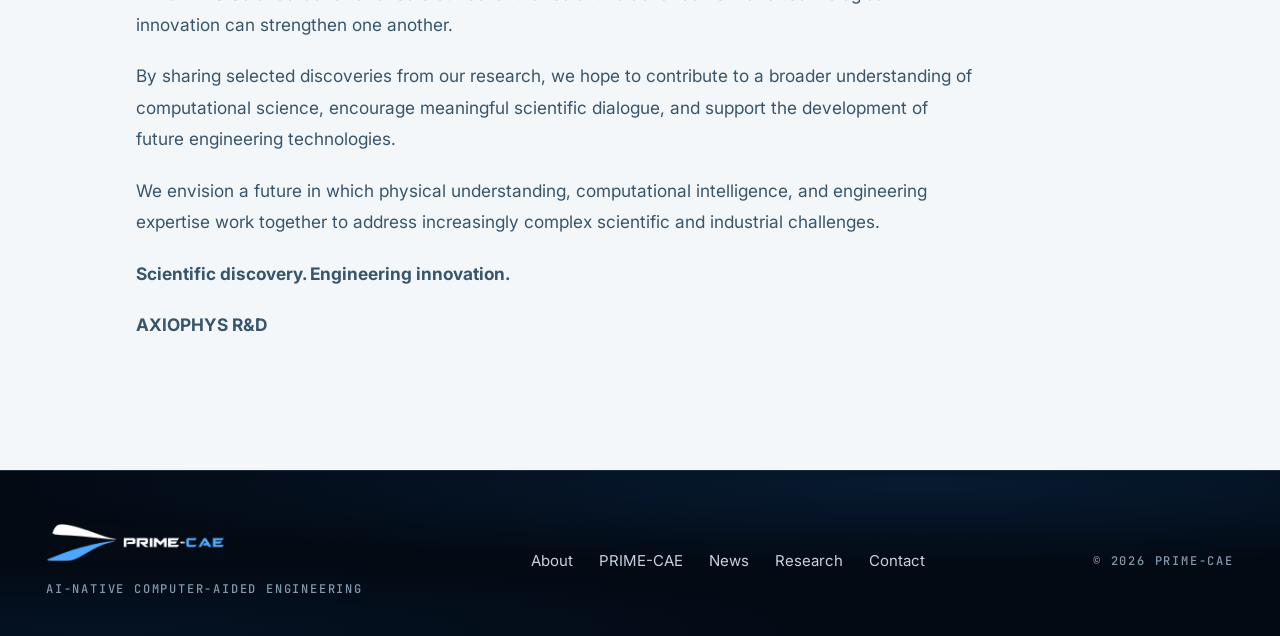
==== commit 126ea94c: "Place News before Research across site navigation" ====
--- a/about-science-gazette.html
+++ b/about-science-gazette.html
@@ -17,8 +17,8 @@
 
     <nav class="nav__links" id="navLinks" aria-label="Primary">
       <a class="nav__a" href="https://www.prime-cae.com/">Home</a>
+      <a class="nav__a" href="news.html">News</a>
       <a class="nav__a" href="research.html" aria-current="page">Research</a>
-      <a class="nav__a" href="news.html">News</a>
       <a class="nav__a" href="contact.html">Contact</a>
       <span class="nav__ind" id="navInd" aria-hidden="true"></span>
     </nav>
@@ -35,8 +35,8 @@
   <a href="https://www.prime-cae.com/">Home</a>
   <a href="index.html#about">About</a>
   <a href="index.html#layer">PRIME-CAE</a>
+  <a href="news.html">News</a>
   <a href="research.html" aria-current="page">Research</a>
-  <a href="news.html">News</a>
   <a href="contact.html">Contact</a>
 </div><main id="top"><article class="gazette-article shell"><a class="gazette-back" href="research.html#about-gazette">← Back to AXIOPHYS Science Gazette</a><p class="gazette-eyebrow">AXIOPHYS R&amp;D</p><h1>About AXIOPHYS Science Gazette</h1><h2>From scientific discovery to engineering innovation</h2>
 <h3>Advancing the science behind intelligent engineering</h3>
@@ -111,7 +111,7 @@
       <img class="foot__logo" src="assets/prime-cae-lockup.png" alt="PRIME-CAE" width="285" height="62">
       <p class="t-micro" style="margin-top:var(--s-4)">AI-Native Computer-Aided Engineering</p>
     </div>
-    <nav class="foot__links" aria-label="Footer"><a href="index.html#about">About</a> <a href="index.html#layer">PRIME-CAE</a> <a href="research.html">Research</a> <a href="news.html">News</a> <a href="contact.html">Contact</a></nav>
+    <nav class="foot__links" aria-label="Footer"><a href="index.html#about">About</a> <a href="index.html#layer">PRIME-CAE</a> <a href="news.html">News</a> <a href="research.html">Research</a> <a href="contact.html">Contact</a></nav>
     <span class="t-micro">© <span id="year">2026</span> PRIME-CAE</span>
   </div>
 </footer><script type="module" src="js/site-page.js"></script></body></html>
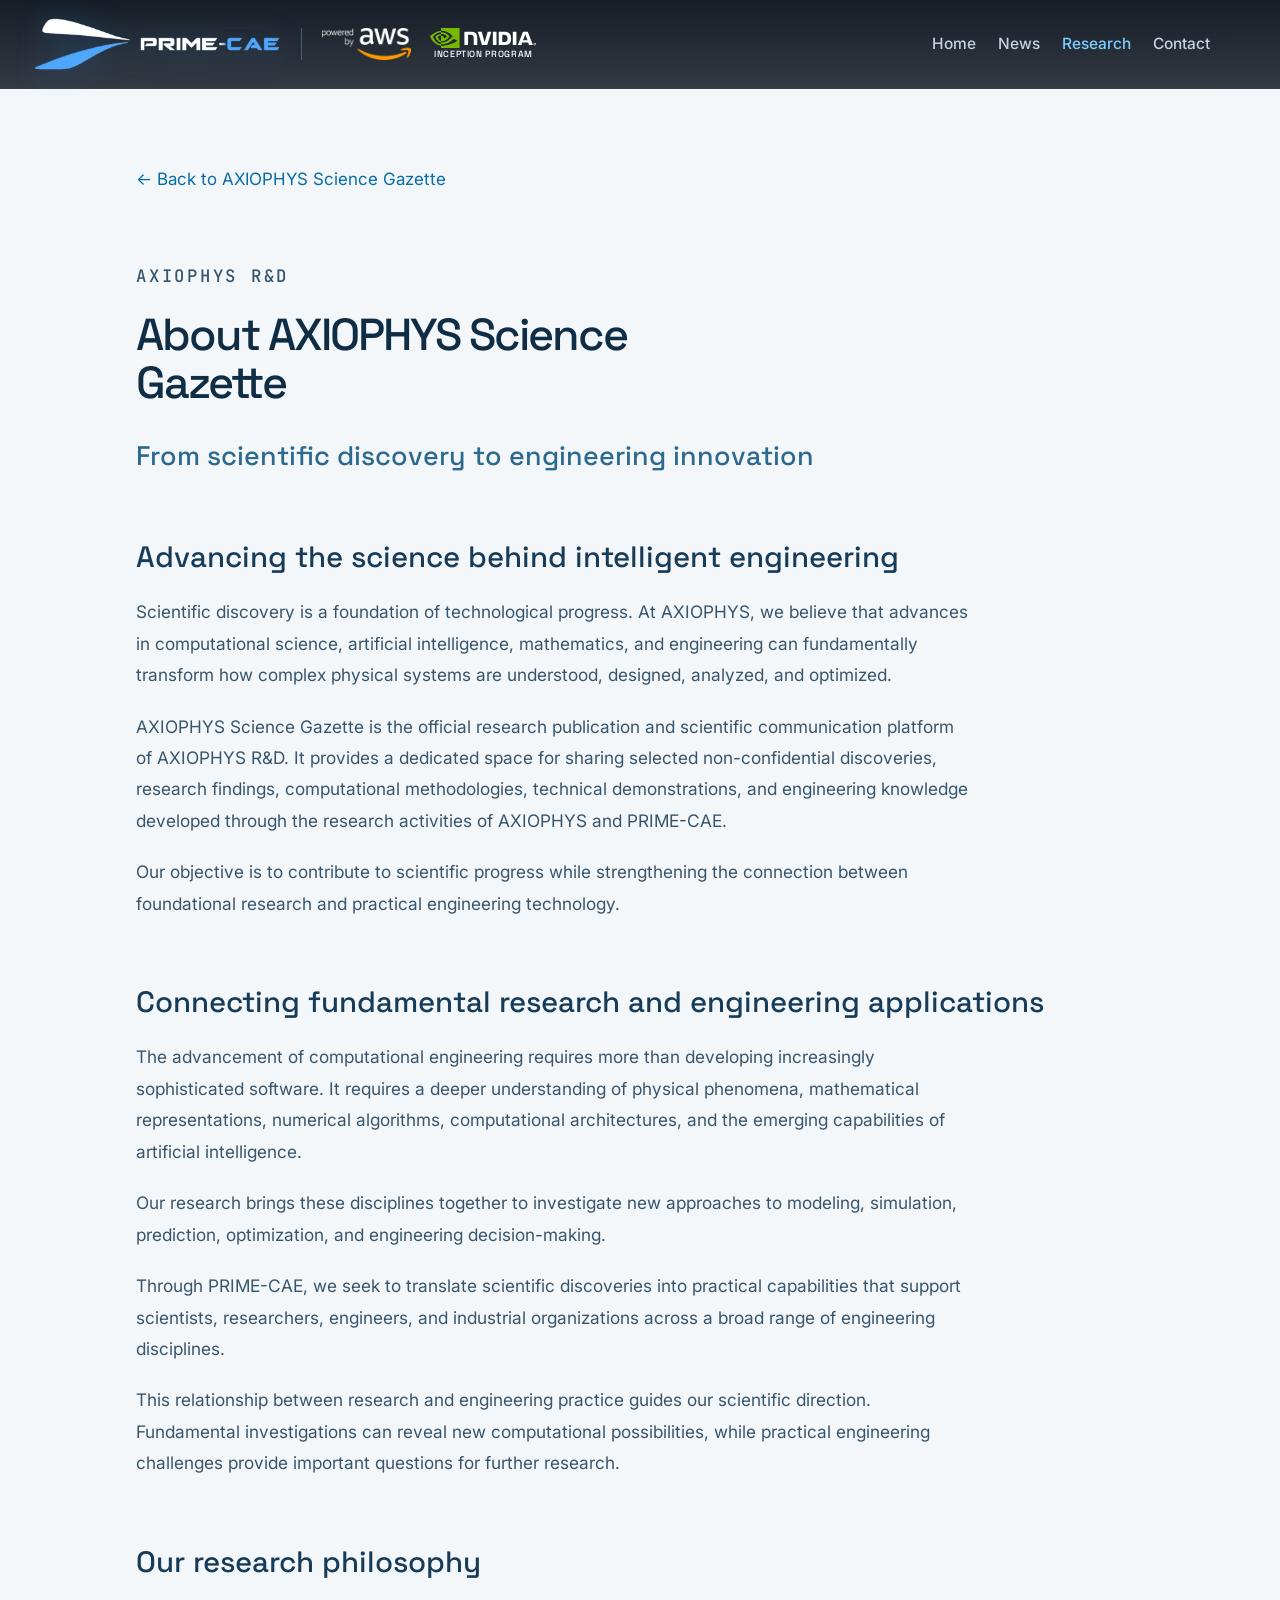
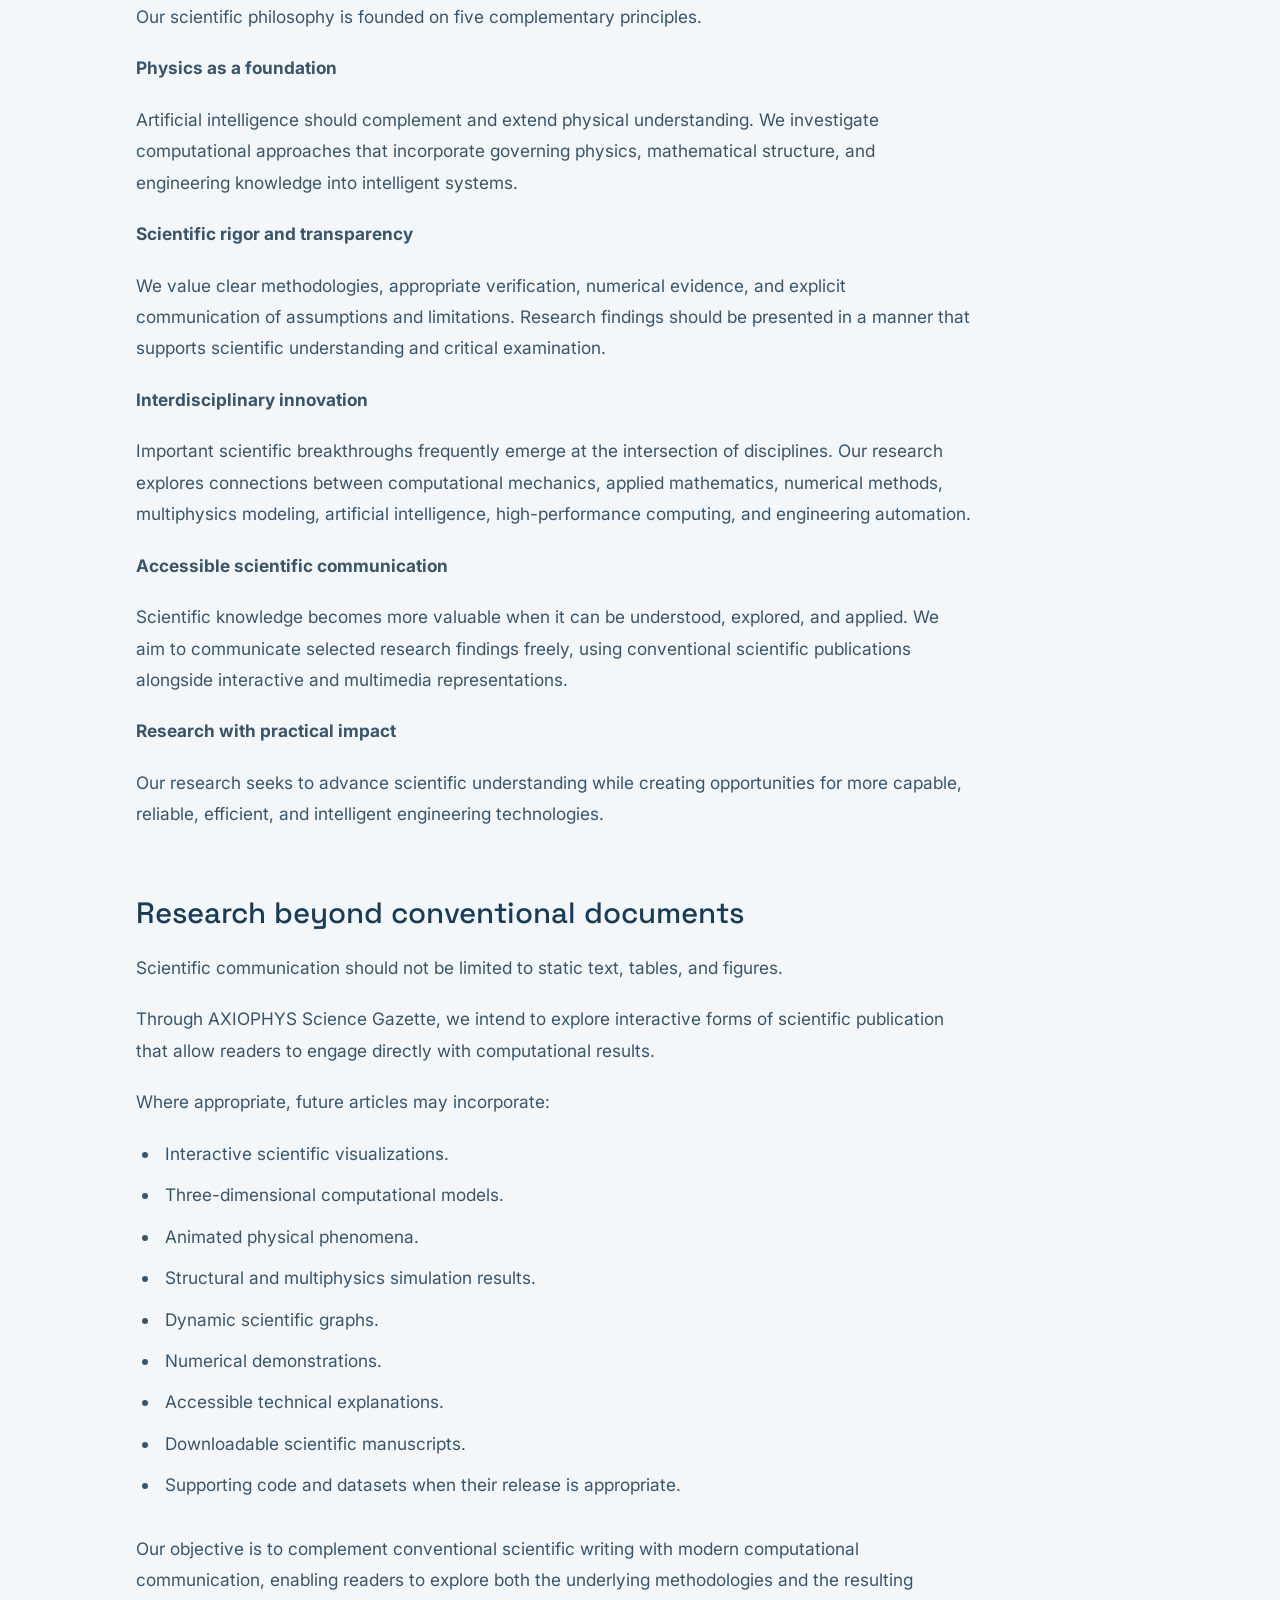
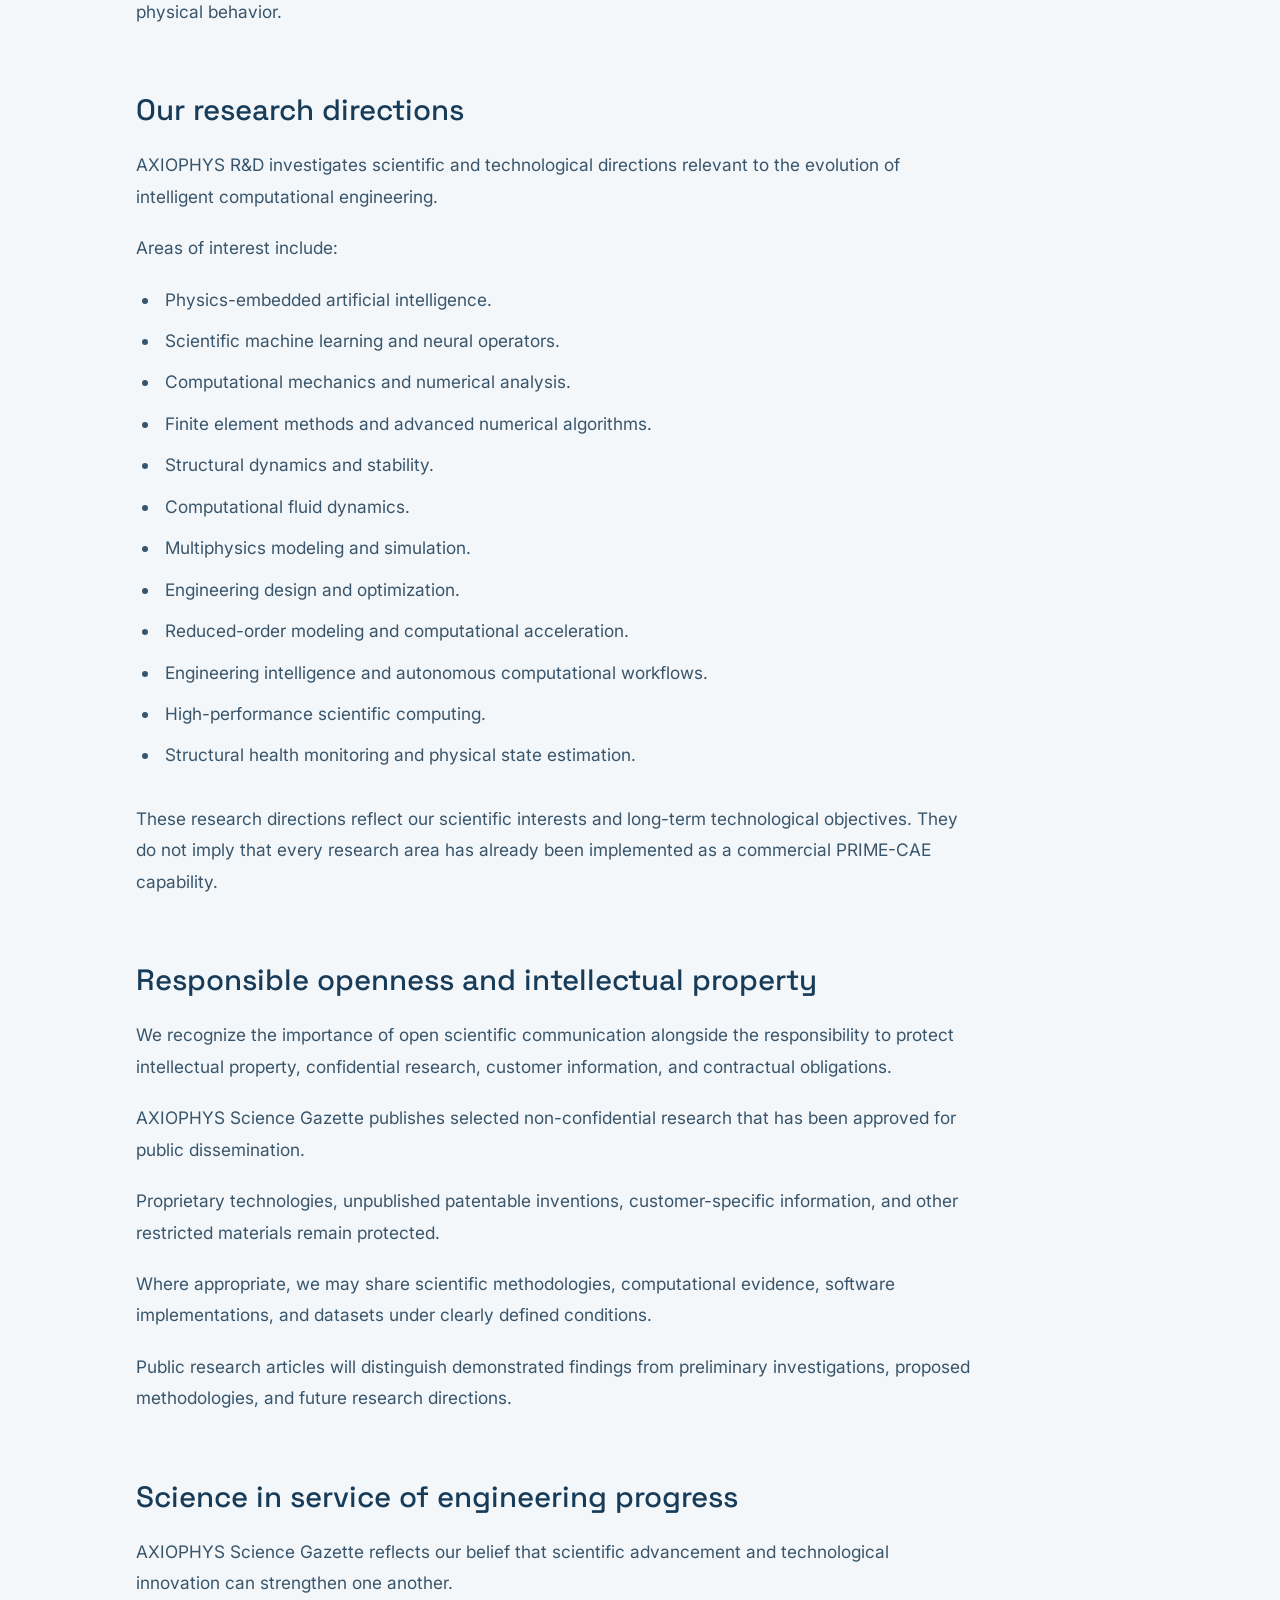
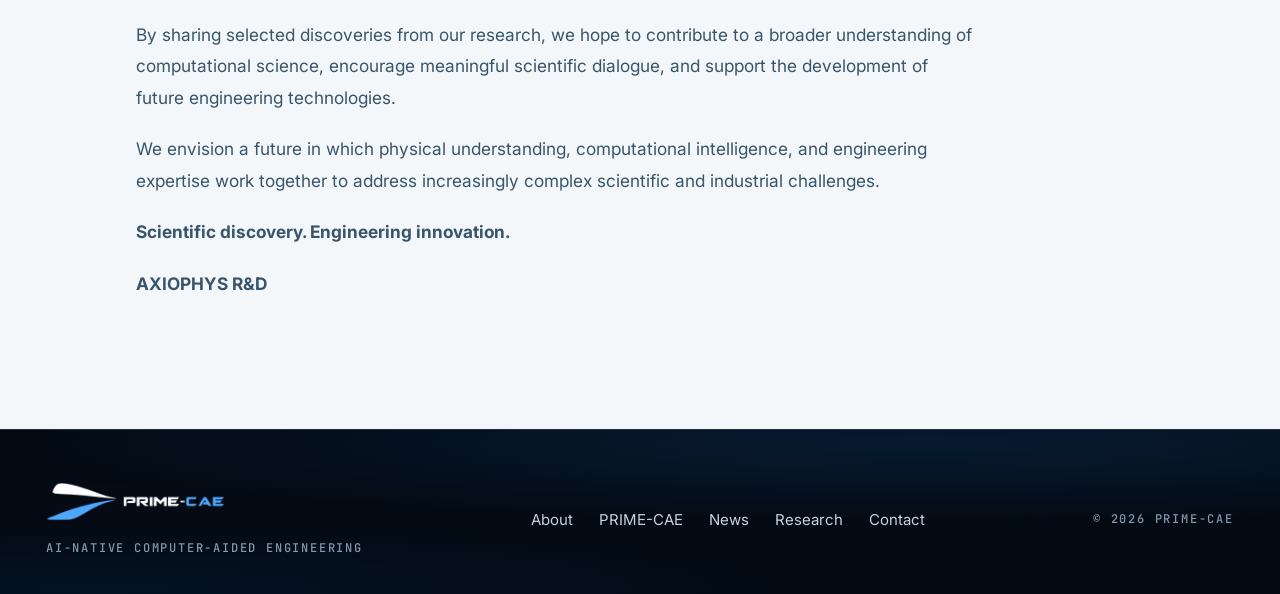
==== commit ee0f1081: "Reduce Science Gazette about heading size" ====
--- a/about-science-gazette.html
+++ b/about-science-gazette.html
@@ -1,4 +1,4 @@
-<!doctype html><html lang="en"><head><meta charset="utf-8"><meta name="viewport" content="width=device-width,initial-scale=1"><link rel="icon" type="image/png" sizes="16x16" href="assets/favicon-16.png?v=2"><link rel="icon" type="image/png" sizes="32x32" href="assets/favicon-32.png?v=2"><link rel="icon" type="image/png" sizes="48x48" href="assets/favicon-48.png?v=2"><link rel="icon" type="image/png" sizes="192x192" href="assets/favicon-192.png?v=2"><link rel="apple-touch-icon" sizes="180x180" href="assets/favicon-180.png?v=2"><title>About AXIOPHYS Science Gazette | AXIOPHYS R&amp;D</title><meta name="description" content="The research philosophy behind AXIOPHYS Science Gazette and its connection between scientific discovery and engineering innovation."><link rel="canonical" href="https://www.prime-cae.com/about-science-gazette.html"><meta name="theme-color" content="#030a14"><meta property="og:title" content="About AXIOPHYS Science Gazette | AXIOPHYS R&amp;D"><meta property="og:description" content="The research philosophy behind AXIOPHYS Science Gazette and its connection between scientific discovery and engineering innovation."><meta property="og:url" content="https://www.prime-cae.com/about-science-gazette.html"><meta property="og:type" content="website"><meta property="og:image" content="https://www.prime-cae.com/media/gazette/science-gazette-poster.jpg"><link href="https://fonts.googleapis.com/css2?family=Space+Grotesk:wght@400;500;600&family=Inter:wght@400;500;600&family=JetBrains+Mono:wght@400;500&display=swap" rel="stylesheet"><link rel="stylesheet" href="css/tokens.css"><link rel="stylesheet" href="css/base.css"><link rel="stylesheet" href="css/layout.css"><link rel="stylesheet" href="css/components.css"><link rel="stylesheet" href="css/hero.css?v=hero-rail-1"><link rel="stylesheet" href="css/sections.css"><link rel="stylesheet" href="css/mobile.css?v=mobile-menu-right-1"><link rel="stylesheet" href="css/research.css?v=13"></head><body class="gazette-page"><header class="nav" id="nav" data-env="navy">
+<!doctype html><html lang="en"><head><meta charset="utf-8"><meta name="viewport" content="width=device-width,initial-scale=1"><link rel="icon" type="image/png" sizes="16x16" href="assets/favicon-16.png?v=2"><link rel="icon" type="image/png" sizes="32x32" href="assets/favicon-32.png?v=2"><link rel="icon" type="image/png" sizes="48x48" href="assets/favicon-48.png?v=2"><link rel="icon" type="image/png" sizes="192x192" href="assets/favicon-192.png?v=2"><link rel="apple-touch-icon" sizes="180x180" href="assets/favicon-180.png?v=2"><title>About AXIOPHYS Science Gazette | AXIOPHYS R&amp;D</title><meta name="description" content="The research philosophy behind AXIOPHYS Science Gazette and its connection between scientific discovery and engineering innovation."><link rel="canonical" href="https://www.prime-cae.com/about-science-gazette.html"><meta name="theme-color" content="#030a14"><meta property="og:title" content="About AXIOPHYS Science Gazette | AXIOPHYS R&amp;D"><meta property="og:description" content="The research philosophy behind AXIOPHYS Science Gazette and its connection between scientific discovery and engineering innovation."><meta property="og:url" content="https://www.prime-cae.com/about-science-gazette.html"><meta property="og:type" content="website"><meta property="og:image" content="https://www.prime-cae.com/media/gazette/science-gazette-poster.jpg"><link href="https://fonts.googleapis.com/css2?family=Space+Grotesk:wght@400;500;600&family=Inter:wght@400;500;600&family=JetBrains+Mono:wght@400;500&display=swap" rel="stylesheet"><link rel="stylesheet" href="css/tokens.css"><link rel="stylesheet" href="css/base.css"><link rel="stylesheet" href="css/layout.css"><link rel="stylesheet" href="css/components.css"><link rel="stylesheet" href="css/hero.css?v=hero-rail-1"><link rel="stylesheet" href="css/sections.css"><link rel="stylesheet" href="css/mobile.css?v=mobile-menu-right-1"><link rel="stylesheet" href="css/research.css?v=14"></head><body class="gazette-page"><header class="nav" id="nav" data-env="navy">
   <div class="progress" aria-hidden="true"><i id="progressBar"></i></div>
   <div class="shell nav__in">
     <a class="nav__brand" href="#top" aria-label="PRIME-CAE home">
--- a/css/research.css
+++ b/css/research.css
@@ -19,7 +19,7 @@
 .gazette-categories--floating a[aria-current="true"]{color:#086ca8}
 .gazette-intro{padding-block:clamp(64px,8vw,120px);scroll-margin-top:calc(var(--gazette-nav-h,var(--nav-h)) + 70px);border-bottom:1px solid #cad9e3}
 .gazette-intro>*{max-width:78ch}.gazette-eyebrow{font:500 .78rem/1.5 var(--font-mono);letter-spacing:.16em;text-transform:uppercase;color:#0875a9;margin-bottom:18px}
-.gazette-intro h1,.gazette-article h1{font:500 clamp(2.2rem,5vw,4.6rem)/1.08 var(--font-sans);letter-spacing:-.045em;color:#102d46;margin:0 0 14px;max-width:18ch}
+.gazette-intro h1,.gazette-article h1{font:500 clamp(1.9rem,3.5vw,3.4rem)/1.08 var(--font-sans);letter-spacing:-.045em;color:#102d46;margin:0 0 14px;max-width:18ch}
 .gazette-intro h2{font:500 clamp(1.3rem,2vw,1.85rem)/1.3 var(--font-sans);color:#46708d;margin-bottom:32px}
 .gazette-intro p:not(.gazette-eyebrow){font-size:clamp(1rem,1.35vw,1.14rem);line-height:1.8;color:#36546b;margin:0 0 20px}
 .gazette-link{display:inline-flex;align-items:center;gap:10px;color:#075e96;font:600 1rem/1.5 var(--font-sans);padding:12px 0;border-bottom:1px solid currentColor;margin-top:16px}
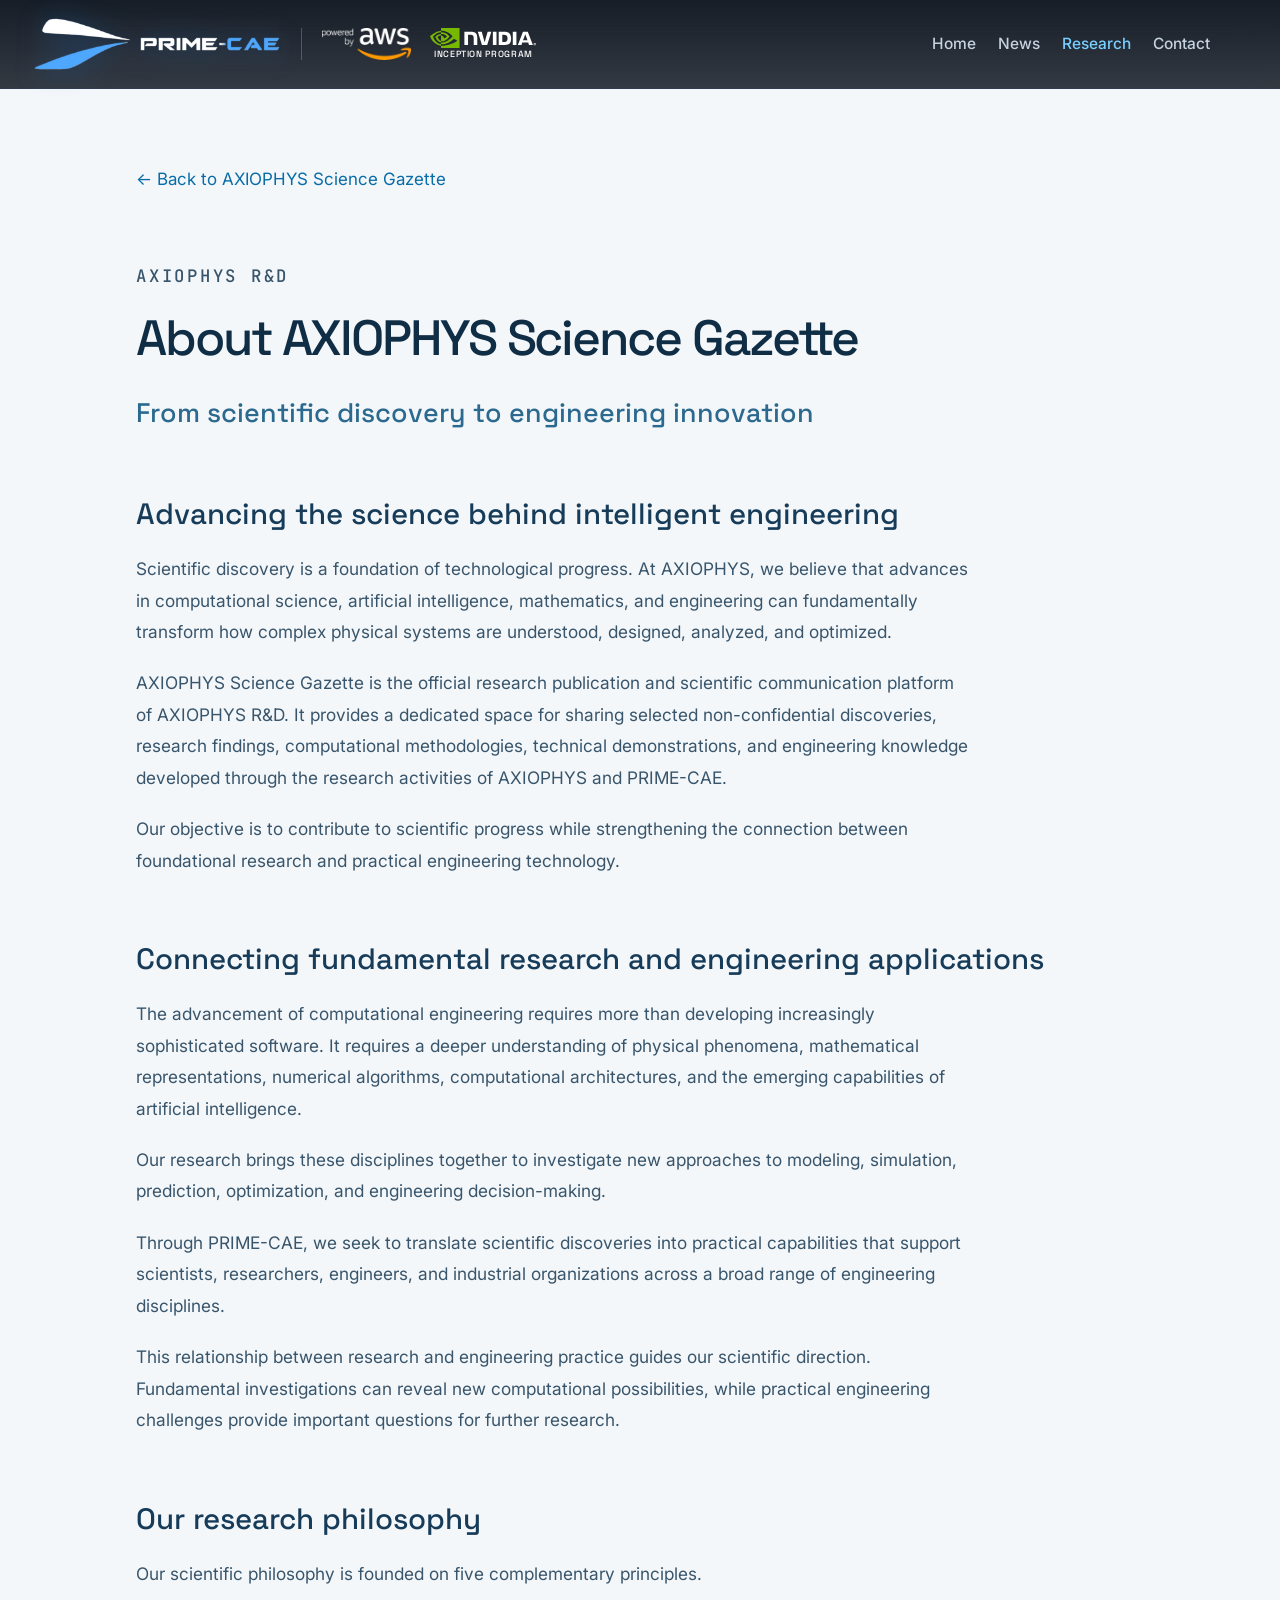
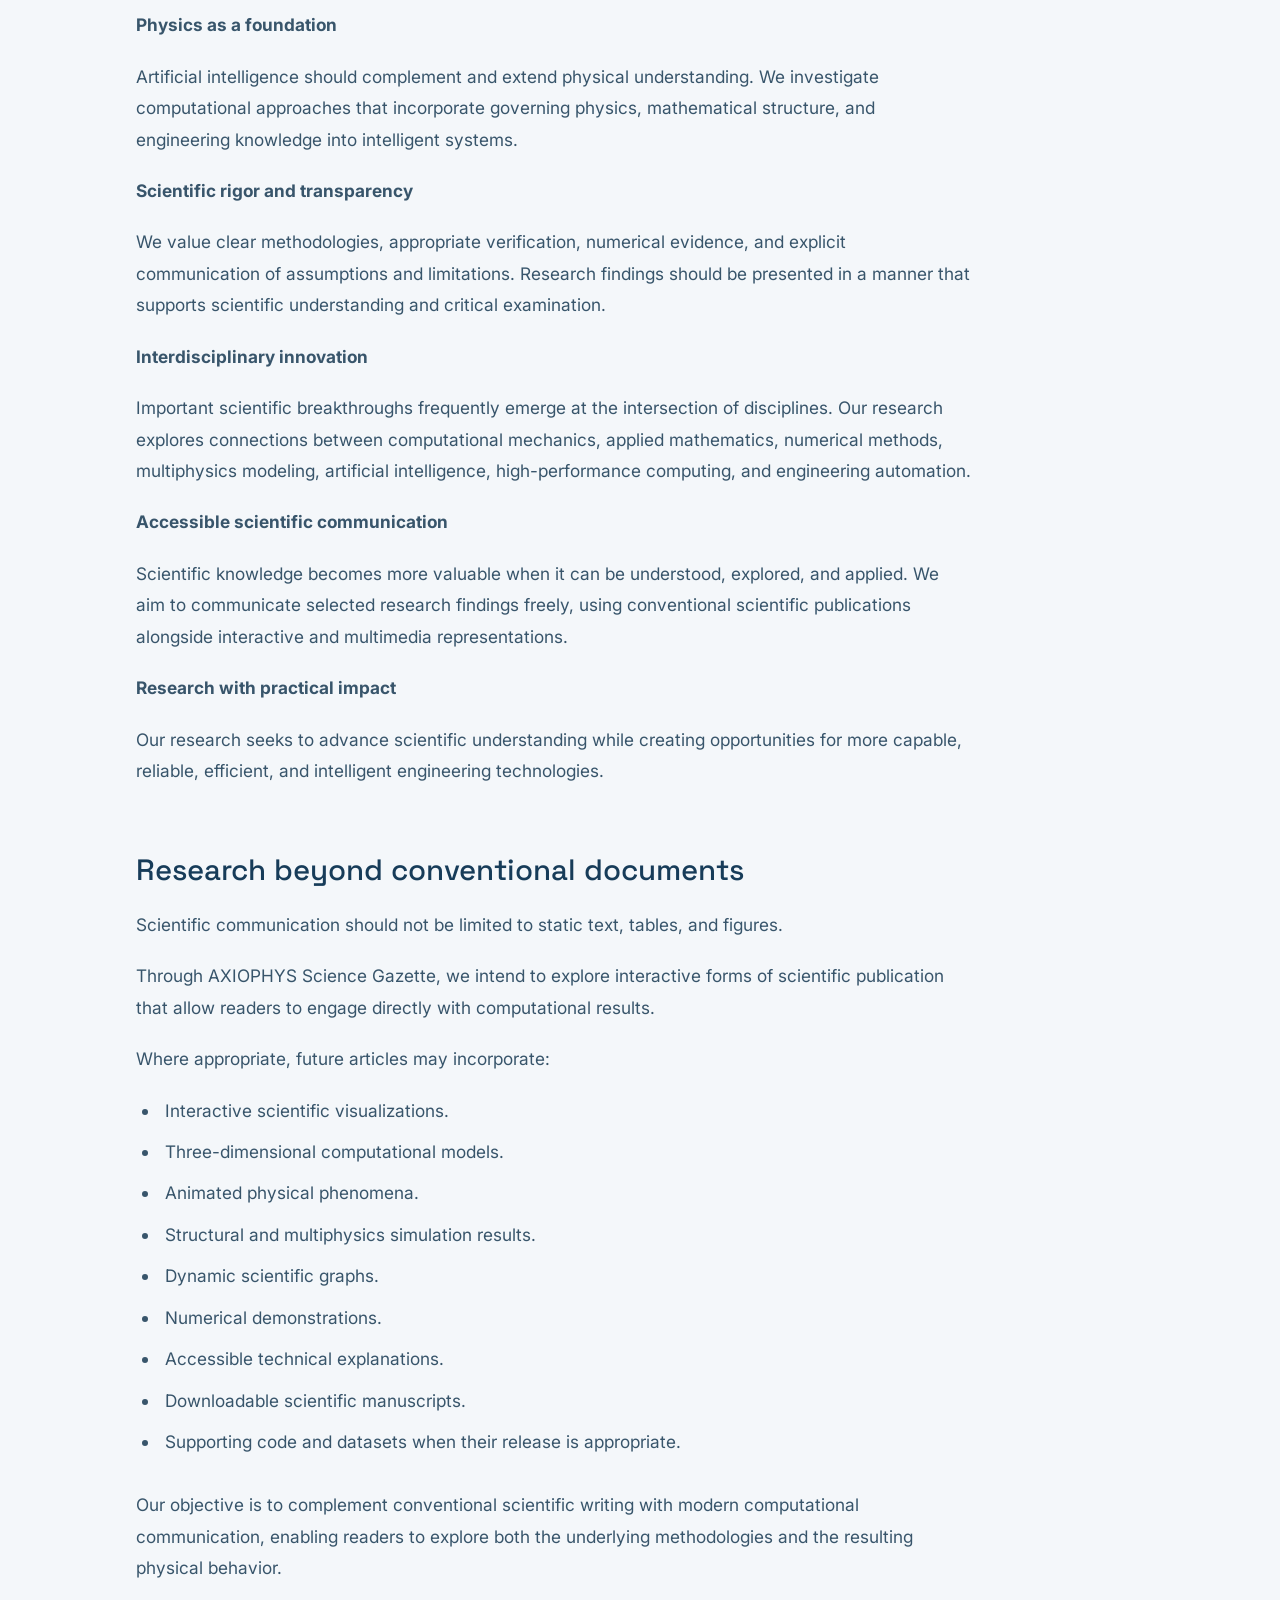
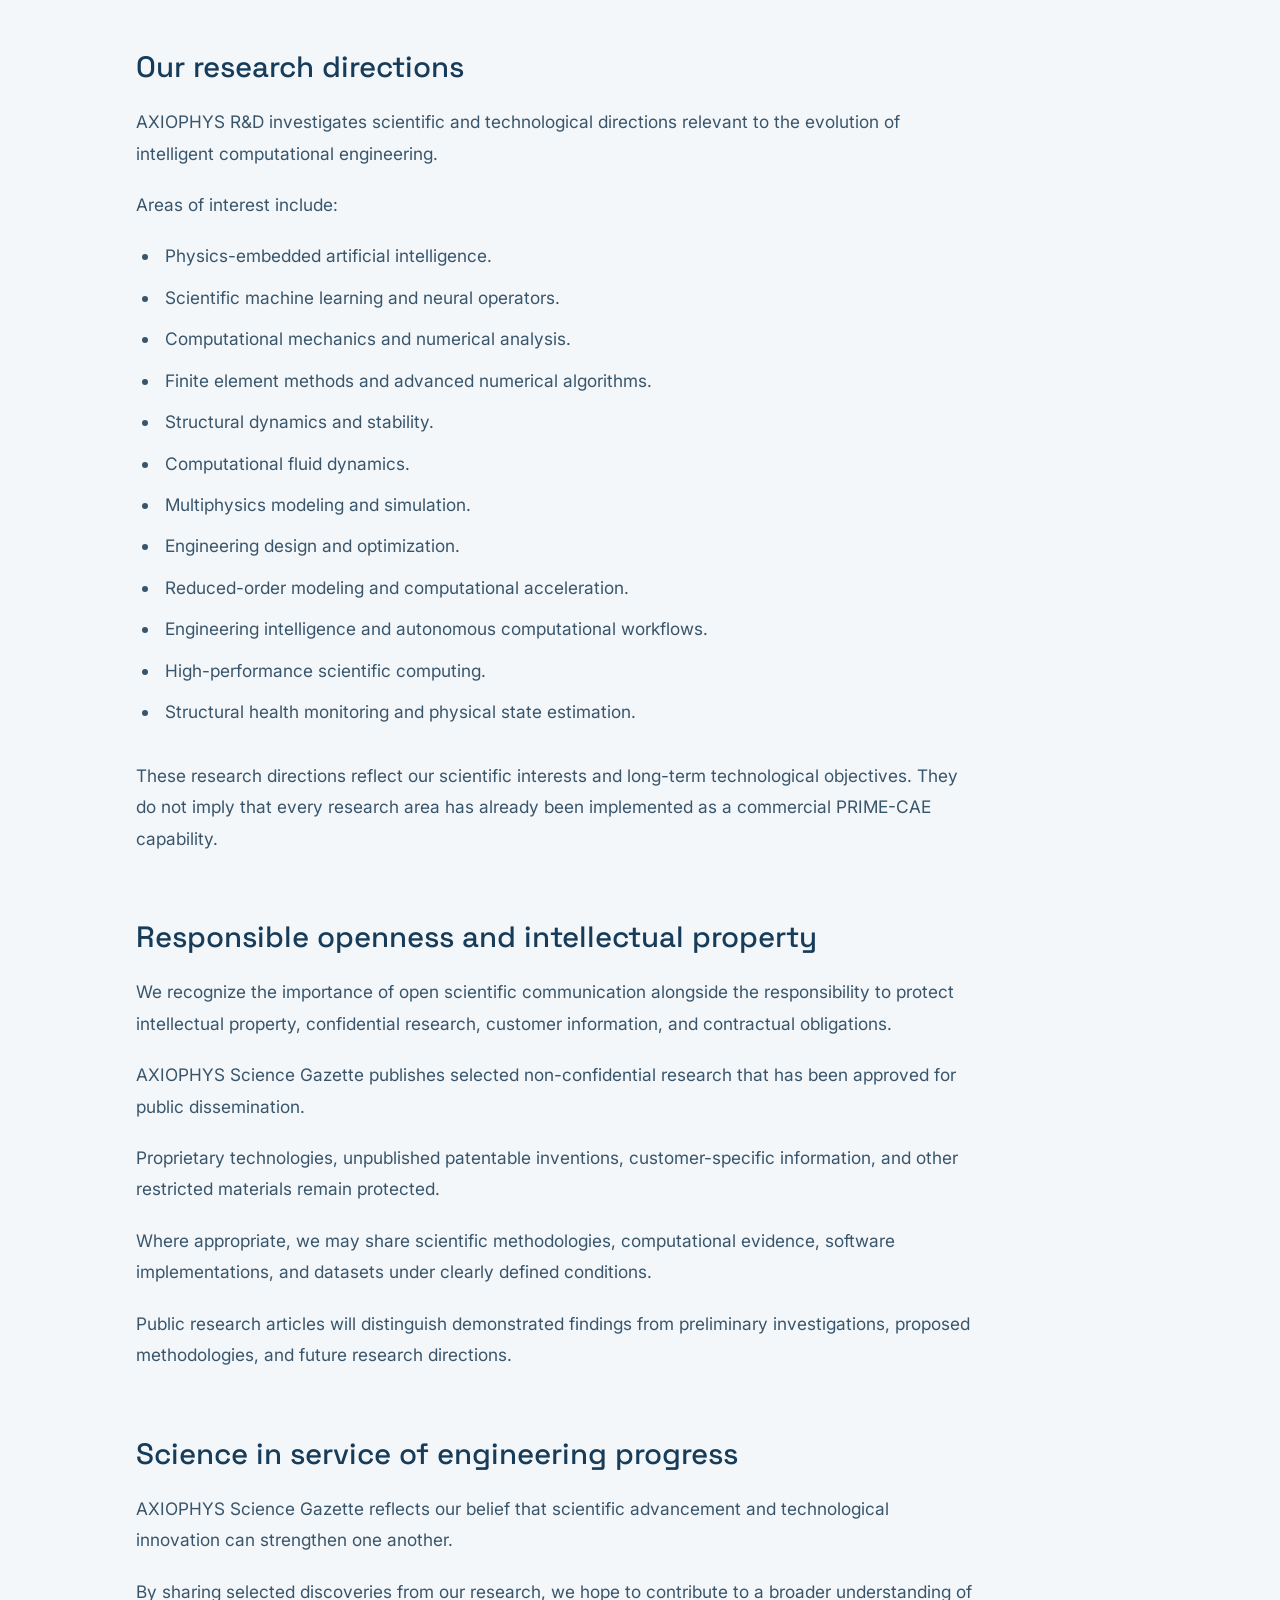
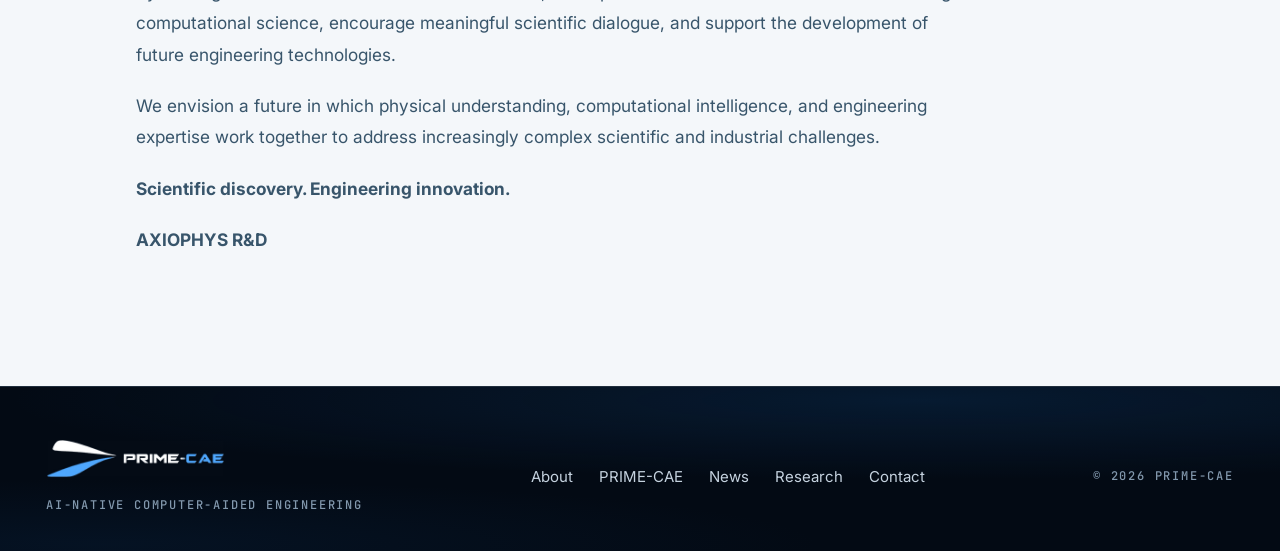
==== commit 3a35d2a0: "Keep Gazette about heading on one line" ====
--- a/about-science-gazette.html
+++ b/about-science-gazette.html
@@ -1,4 +1,4 @@
-<!doctype html><html lang="en"><head><meta charset="utf-8"><meta name="viewport" content="width=device-width,initial-scale=1"><link rel="icon" type="image/png" sizes="16x16" href="assets/favicon-16.png?v=2"><link rel="icon" type="image/png" sizes="32x32" href="assets/favicon-32.png?v=2"><link rel="icon" type="image/png" sizes="48x48" href="assets/favicon-48.png?v=2"><link rel="icon" type="image/png" sizes="192x192" href="assets/favicon-192.png?v=2"><link rel="apple-touch-icon" sizes="180x180" href="assets/favicon-180.png?v=2"><title>About AXIOPHYS Science Gazette | AXIOPHYS R&amp;D</title><meta name="description" content="The research philosophy behind AXIOPHYS Science Gazette and its connection between scientific discovery and engineering innovation."><link rel="canonical" href="https://www.prime-cae.com/about-science-gazette.html"><meta name="theme-color" content="#030a14"><meta property="og:title" content="About AXIOPHYS Science Gazette | AXIOPHYS R&amp;D"><meta property="og:description" content="The research philosophy behind AXIOPHYS Science Gazette and its connection between scientific discovery and engineering innovation."><meta property="og:url" content="https://www.prime-cae.com/about-science-gazette.html"><meta property="og:type" content="website"><meta property="og:image" content="https://www.prime-cae.com/media/gazette/science-gazette-poster.jpg"><link href="https://fonts.googleapis.com/css2?family=Space+Grotesk:wght@400;500;600&family=Inter:wght@400;500;600&family=JetBrains+Mono:wght@400;500&display=swap" rel="stylesheet"><link rel="stylesheet" href="css/tokens.css"><link rel="stylesheet" href="css/base.css"><link rel="stylesheet" href="css/layout.css"><link rel="stylesheet" href="css/components.css"><link rel="stylesheet" href="css/hero.css?v=hero-rail-1"><link rel="stylesheet" href="css/sections.css"><link rel="stylesheet" href="css/mobile.css?v=mobile-menu-right-1"><link rel="stylesheet" href="css/research.css?v=14"></head><body class="gazette-page"><header class="nav" id="nav" data-env="navy">
+<!doctype html><html lang="en"><head><meta charset="utf-8"><meta name="viewport" content="width=device-width,initial-scale=1"><link rel="icon" type="image/png" sizes="16x16" href="assets/favicon-16.png?v=2"><link rel="icon" type="image/png" sizes="32x32" href="assets/favicon-32.png?v=2"><link rel="icon" type="image/png" sizes="48x48" href="assets/favicon-48.png?v=2"><link rel="icon" type="image/png" sizes="192x192" href="assets/favicon-192.png?v=2"><link rel="apple-touch-icon" sizes="180x180" href="assets/favicon-180.png?v=2"><title>About AXIOPHYS Science Gazette | AXIOPHYS R&amp;D</title><meta name="description" content="The research philosophy behind AXIOPHYS Science Gazette and its connection between scientific discovery and engineering innovation."><link rel="canonical" href="https://www.prime-cae.com/about-science-gazette.html"><meta name="theme-color" content="#030a14"><meta property="og:title" content="About AXIOPHYS Science Gazette | AXIOPHYS R&amp;D"><meta property="og:description" content="The research philosophy behind AXIOPHYS Science Gazette and its connection between scientific discovery and engineering innovation."><meta property="og:url" content="https://www.prime-cae.com/about-science-gazette.html"><meta property="og:type" content="website"><meta property="og:image" content="https://www.prime-cae.com/media/gazette/science-gazette-poster.jpg"><link href="https://fonts.googleapis.com/css2?family=Space+Grotesk:wght@400;500;600&family=Inter:wght@400;500;600&family=JetBrains+Mono:wght@400;500&display=swap" rel="stylesheet"><link rel="stylesheet" href="css/tokens.css"><link rel="stylesheet" href="css/base.css"><link rel="stylesheet" href="css/layout.css"><link rel="stylesheet" href="css/components.css"><link rel="stylesheet" href="css/hero.css?v=hero-rail-1"><link rel="stylesheet" href="css/sections.css"><link rel="stylesheet" href="css/mobile.css?v=mobile-menu-right-1"><link rel="stylesheet" href="css/research.css?v=16"></head><body class="gazette-page"><header class="nav" id="nav" data-env="navy">
   <div class="progress" aria-hidden="true"><i id="progressBar"></i></div>
   <div class="shell nav__in">
     <a class="nav__brand" href="#top" aria-label="PRIME-CAE home">
--- a/css/research.css
+++ b/css/research.css
@@ -19,7 +19,7 @@
 .gazette-categories--floating a[aria-current="true"]{color:#086ca8}
 .gazette-intro{padding-block:clamp(64px,8vw,120px);scroll-margin-top:calc(var(--gazette-nav-h,var(--nav-h)) + 70px);border-bottom:1px solid #cad9e3}
 .gazette-intro>*{max-width:78ch}.gazette-eyebrow{font:500 .78rem/1.5 var(--font-mono);letter-spacing:.16em;text-transform:uppercase;color:#0875a9;margin-bottom:18px}
-.gazette-intro h1,.gazette-article h1{font:500 clamp(1.9rem,3.5vw,3.4rem)/1.08 var(--font-sans);letter-spacing:-.045em;color:#102d46;margin:0 0 14px;max-width:18ch}
+.gazette-intro h1,.gazette-article h1{font:500 clamp(1.1rem,5.6vw,3.1rem)/1.08 var(--font-sans);letter-spacing:-.045em;color:#102d46;margin:0 0 14px;max-width:none;white-space:nowrap}
 .gazette-intro h2{font:500 clamp(1.3rem,2vw,1.85rem)/1.3 var(--font-sans);color:#46708d;margin-bottom:32px}
 .gazette-intro p:not(.gazette-eyebrow){font-size:clamp(1rem,1.35vw,1.14rem);line-height:1.8;color:#36546b;margin:0 0 20px}
 .gazette-link{display:inline-flex;align-items:center;gap:10px;color:#075e96;font:600 1rem/1.5 var(--font-sans);padding:12px 0;border-bottom:1px solid currentColor;margin-top:16px}
@@ -38,3 +38,4 @@
 @media(max-width:700px){.gazette-hero__play{top:auto;bottom:8px;right:8px;font-size:.75rem;background:rgba(3,10,20,.08)}.gazette-categories{top:calc(var(--gazette-nav-h,var(--nav-h)) + 6px);left:var(--gutter);flex-direction:row;align-items:center;gap:clamp(8px,2.5vw,14px);max-width:calc(100vw - var(--gutter) - var(--gutter));overflow-x:auto;scrollbar-width:none}.gazette-categories a{min-height:44px;font-size:.9rem}.gazette-categories--floating{top:calc(var(--gazette-nav-h,var(--nav-h)) + 8px);padding:5px 10px;scrollbar-width:thin}.gazette-categories--floating a{font-size:.875rem}.gazette-intro{padding-block:54px}.gazette-browser{padding-bottom:60px}.gazette-article{padding-top:calc(var(--gazette-nav-h,var(--nav-h)) + 38px)}.gazette-article .gazette-back{margin-bottom:38px}}
 @media(max-width:360px){.gazette-categories{left:14px;gap:6px;max-width:calc(100vw - 28px)}.gazette-categories a{font-size:.82rem}.gazette-categories--floating{left:14px}.gazette-categories--floating a{font-size:.82rem}}
 @media(prefers-reduced-motion:reduce){.gazette-hero video{animation:none}}
+@media(max-width:420px){.gazette-intro h2,.gazette-article h2{font-size:clamp(1rem,4.4vw,1.2rem)}}
